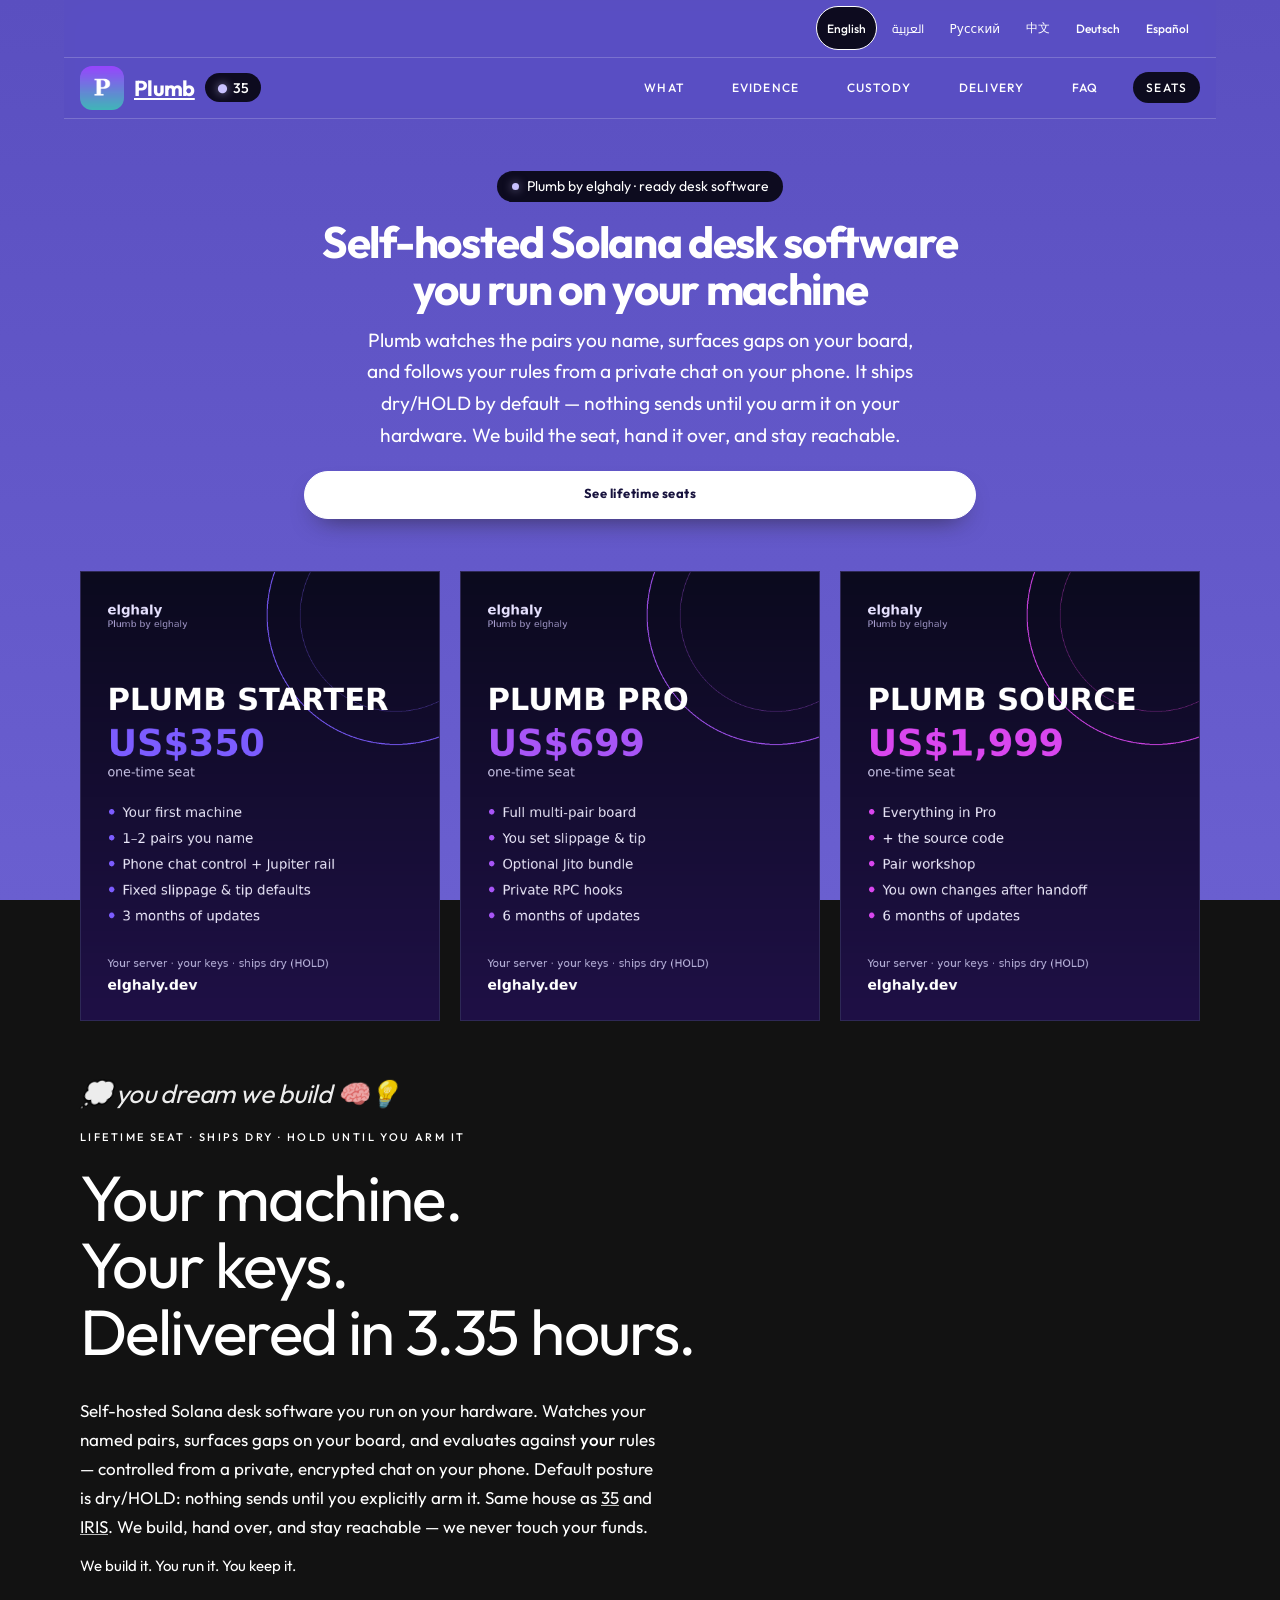
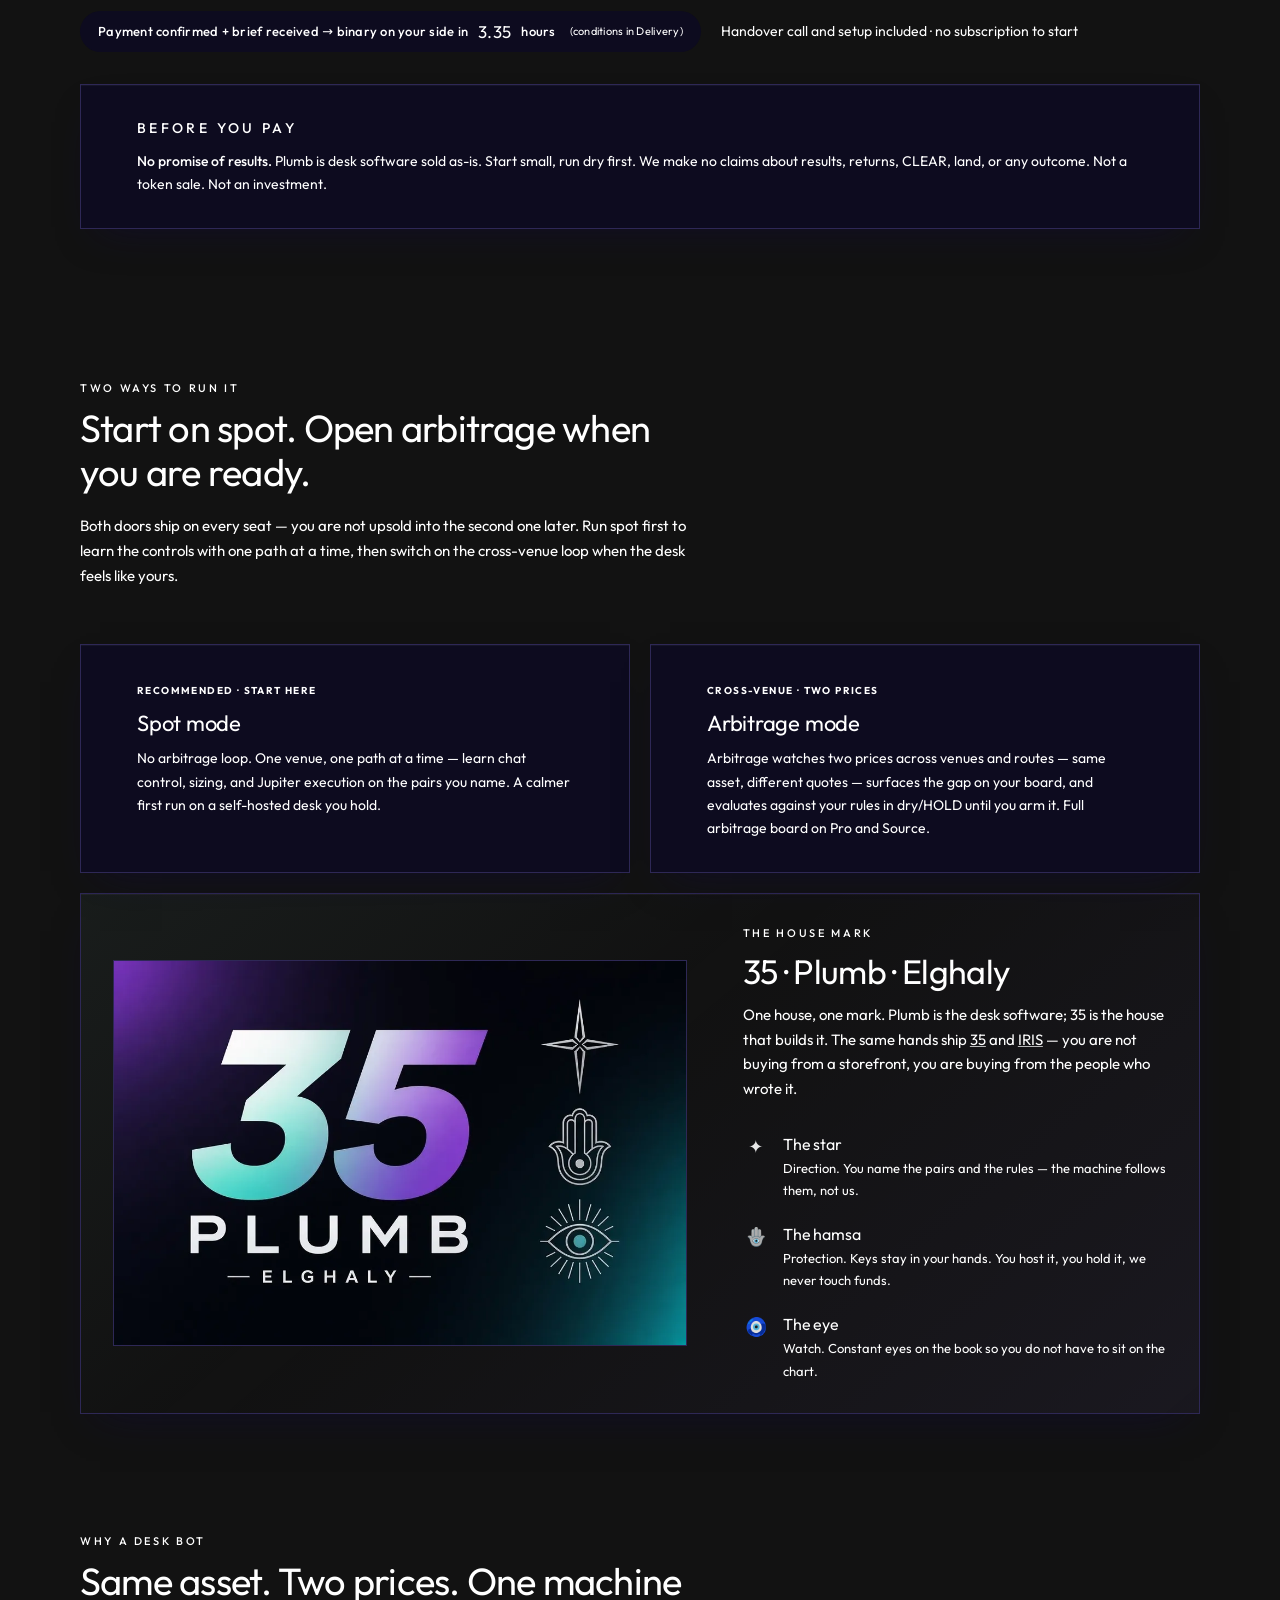
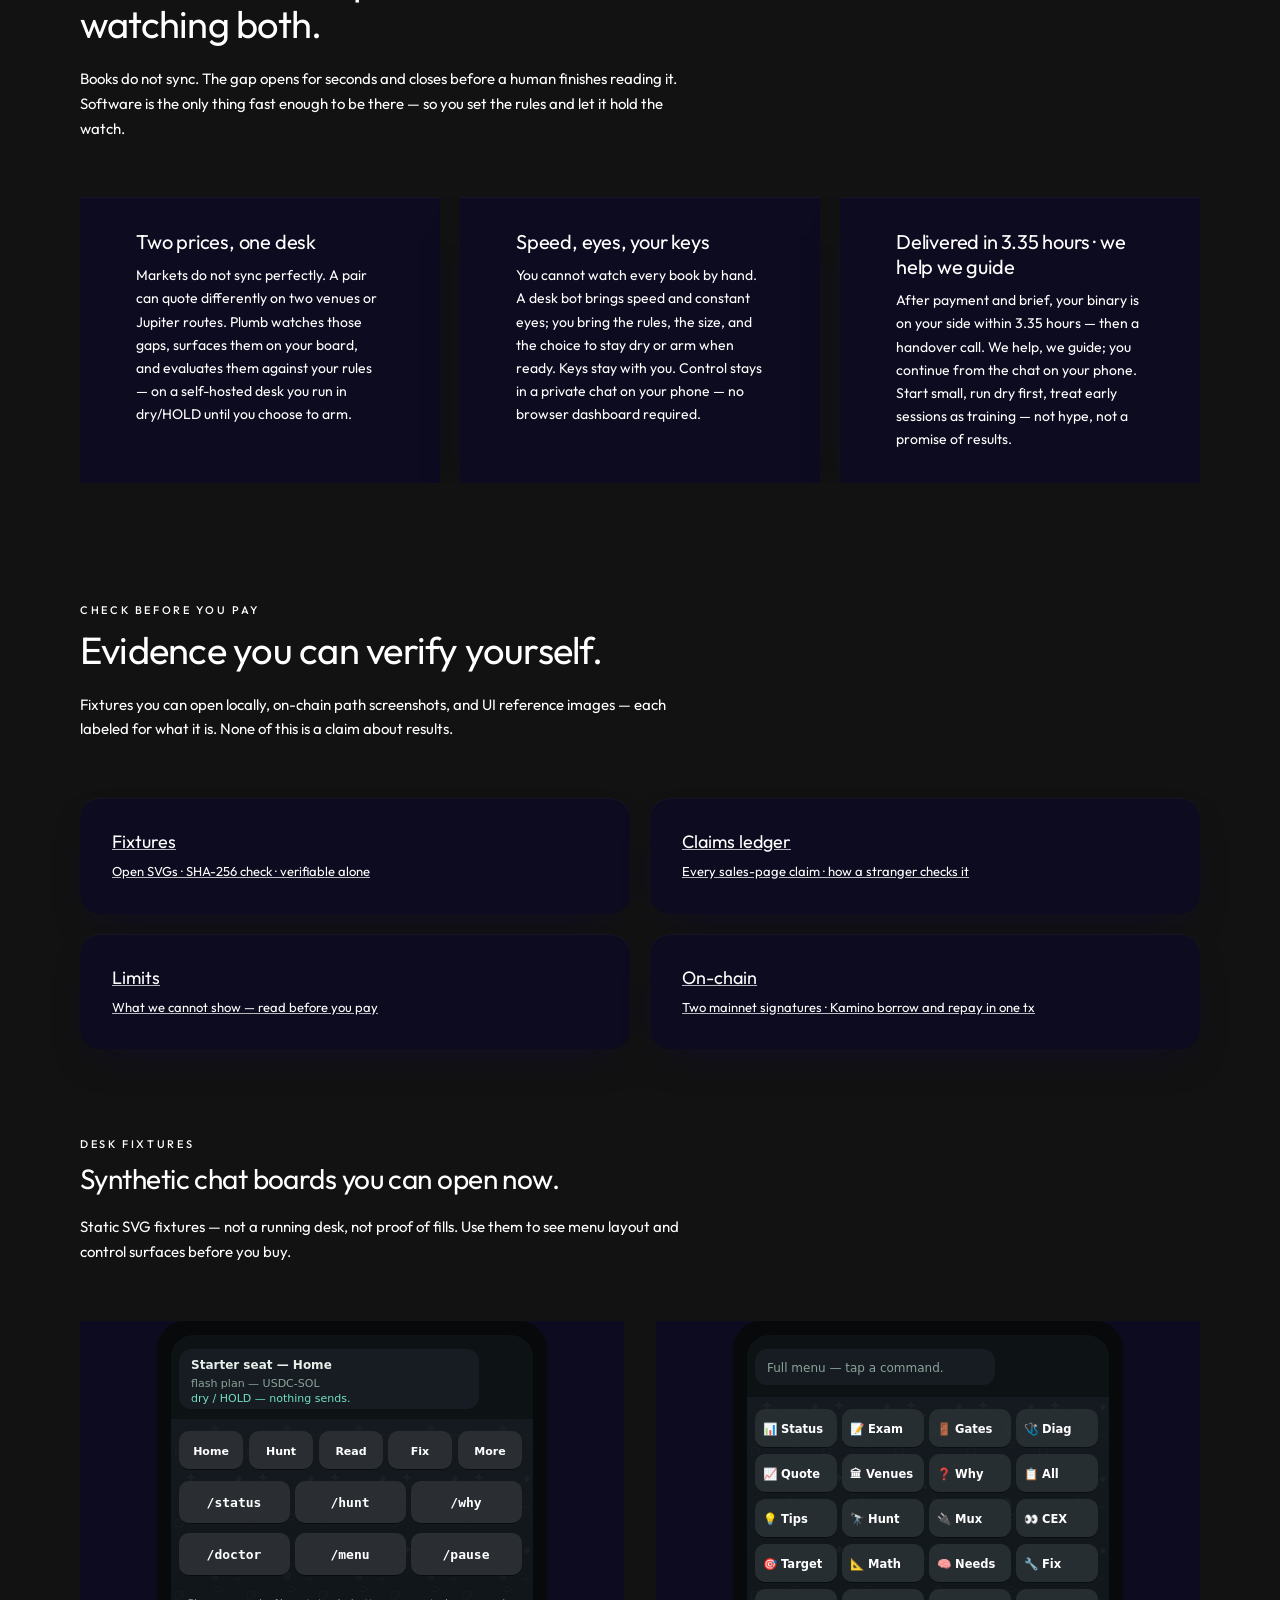
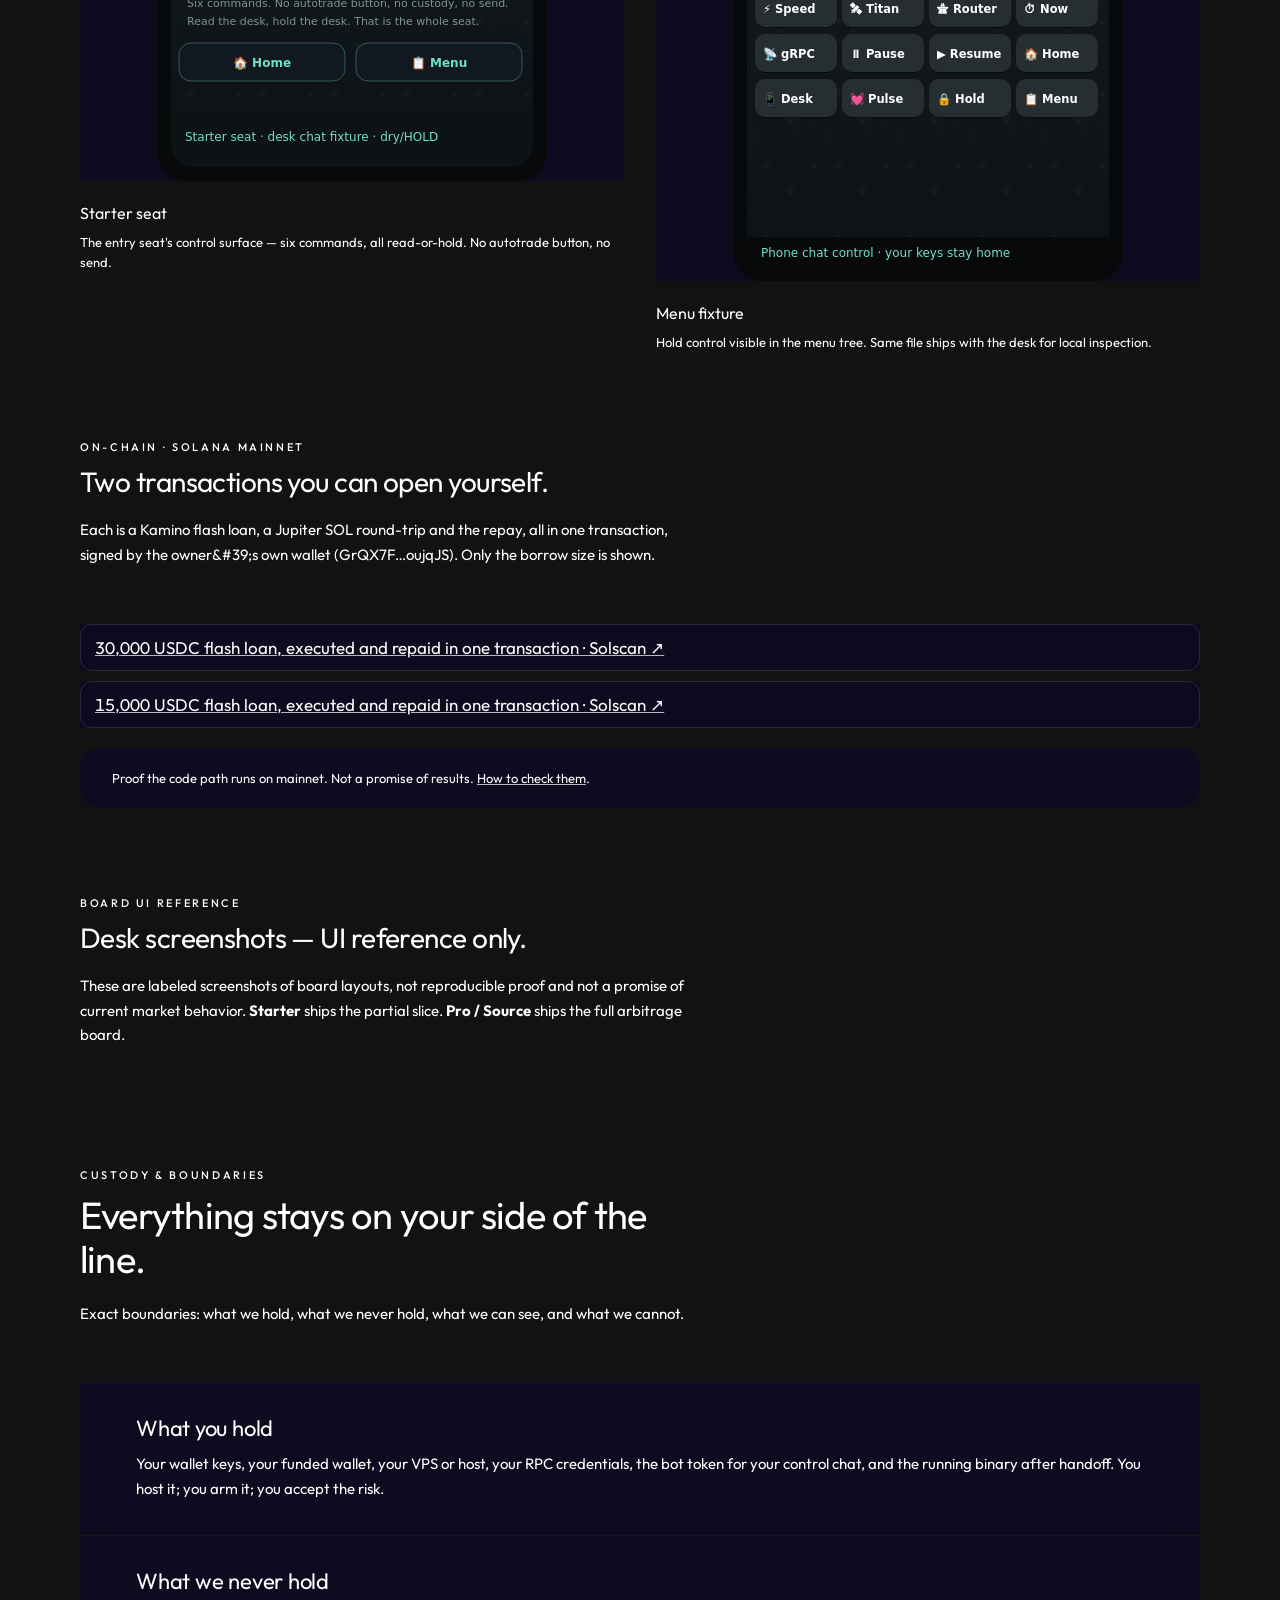
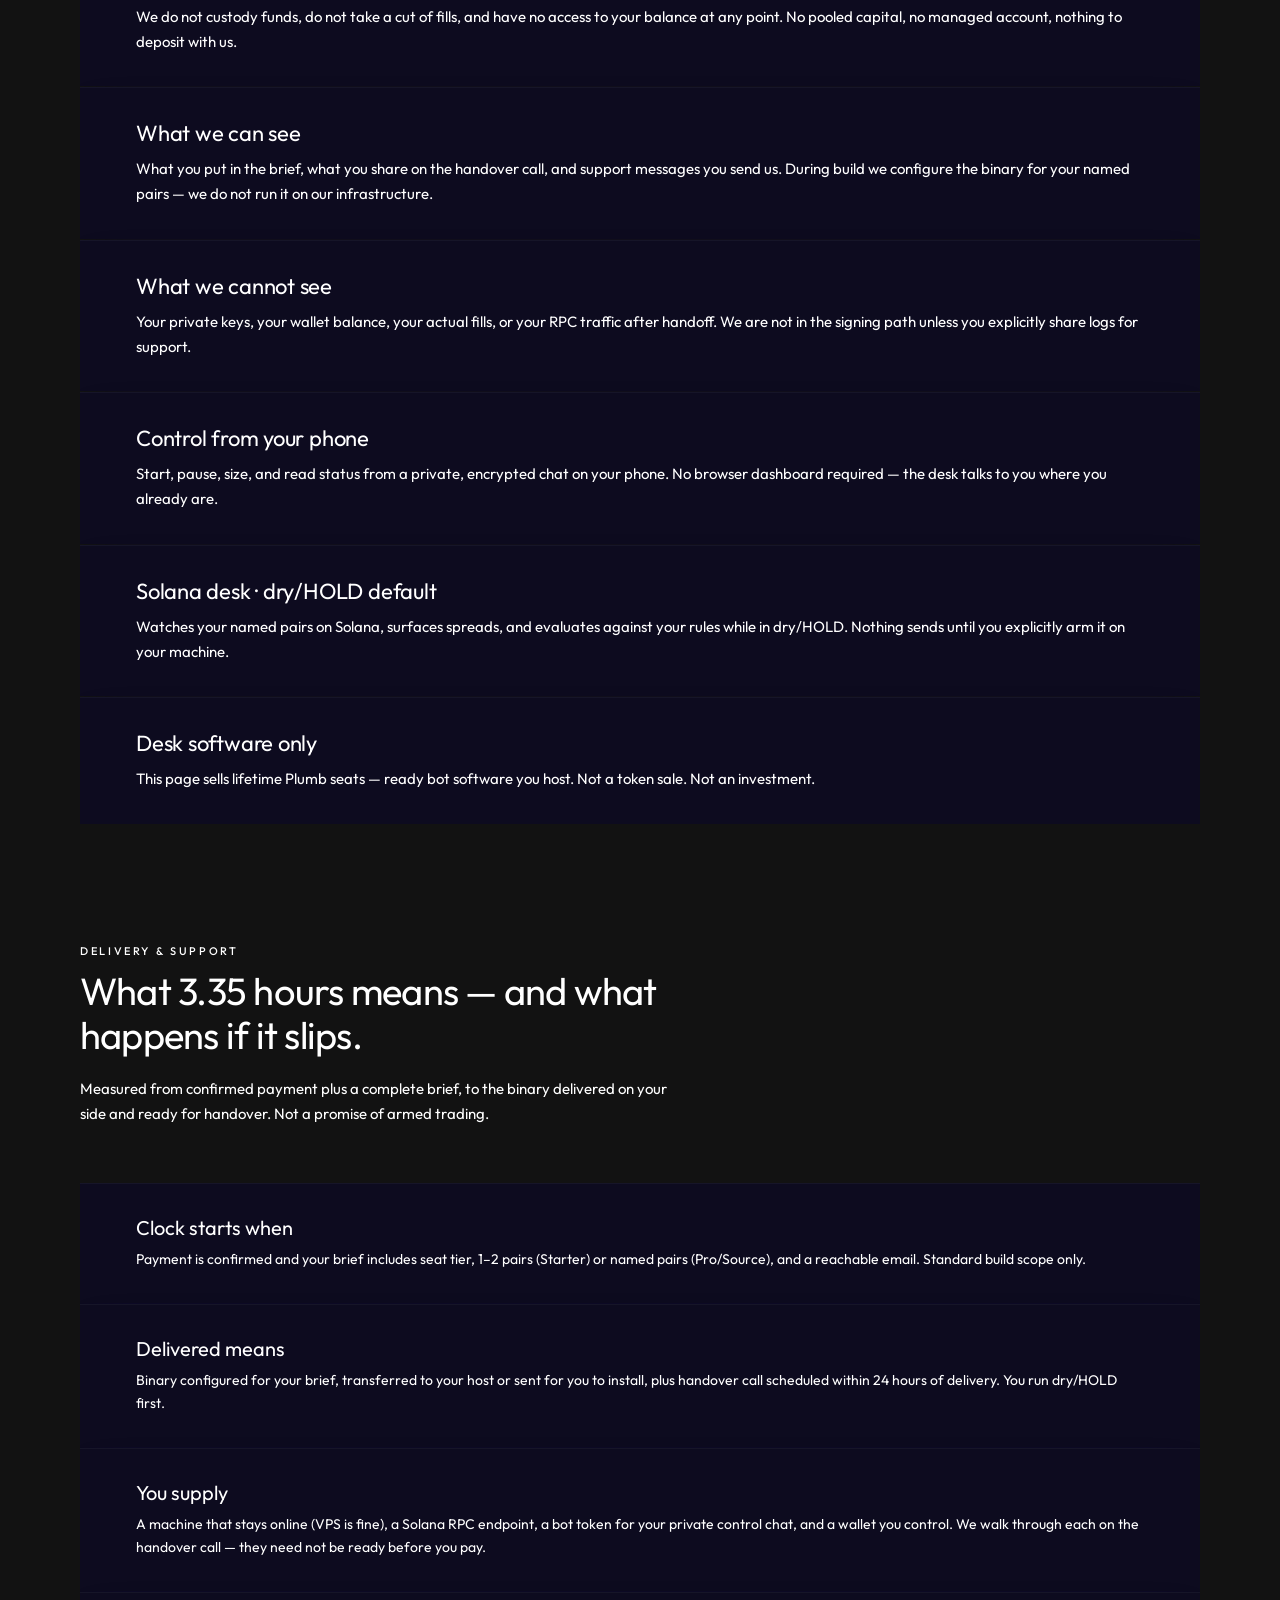
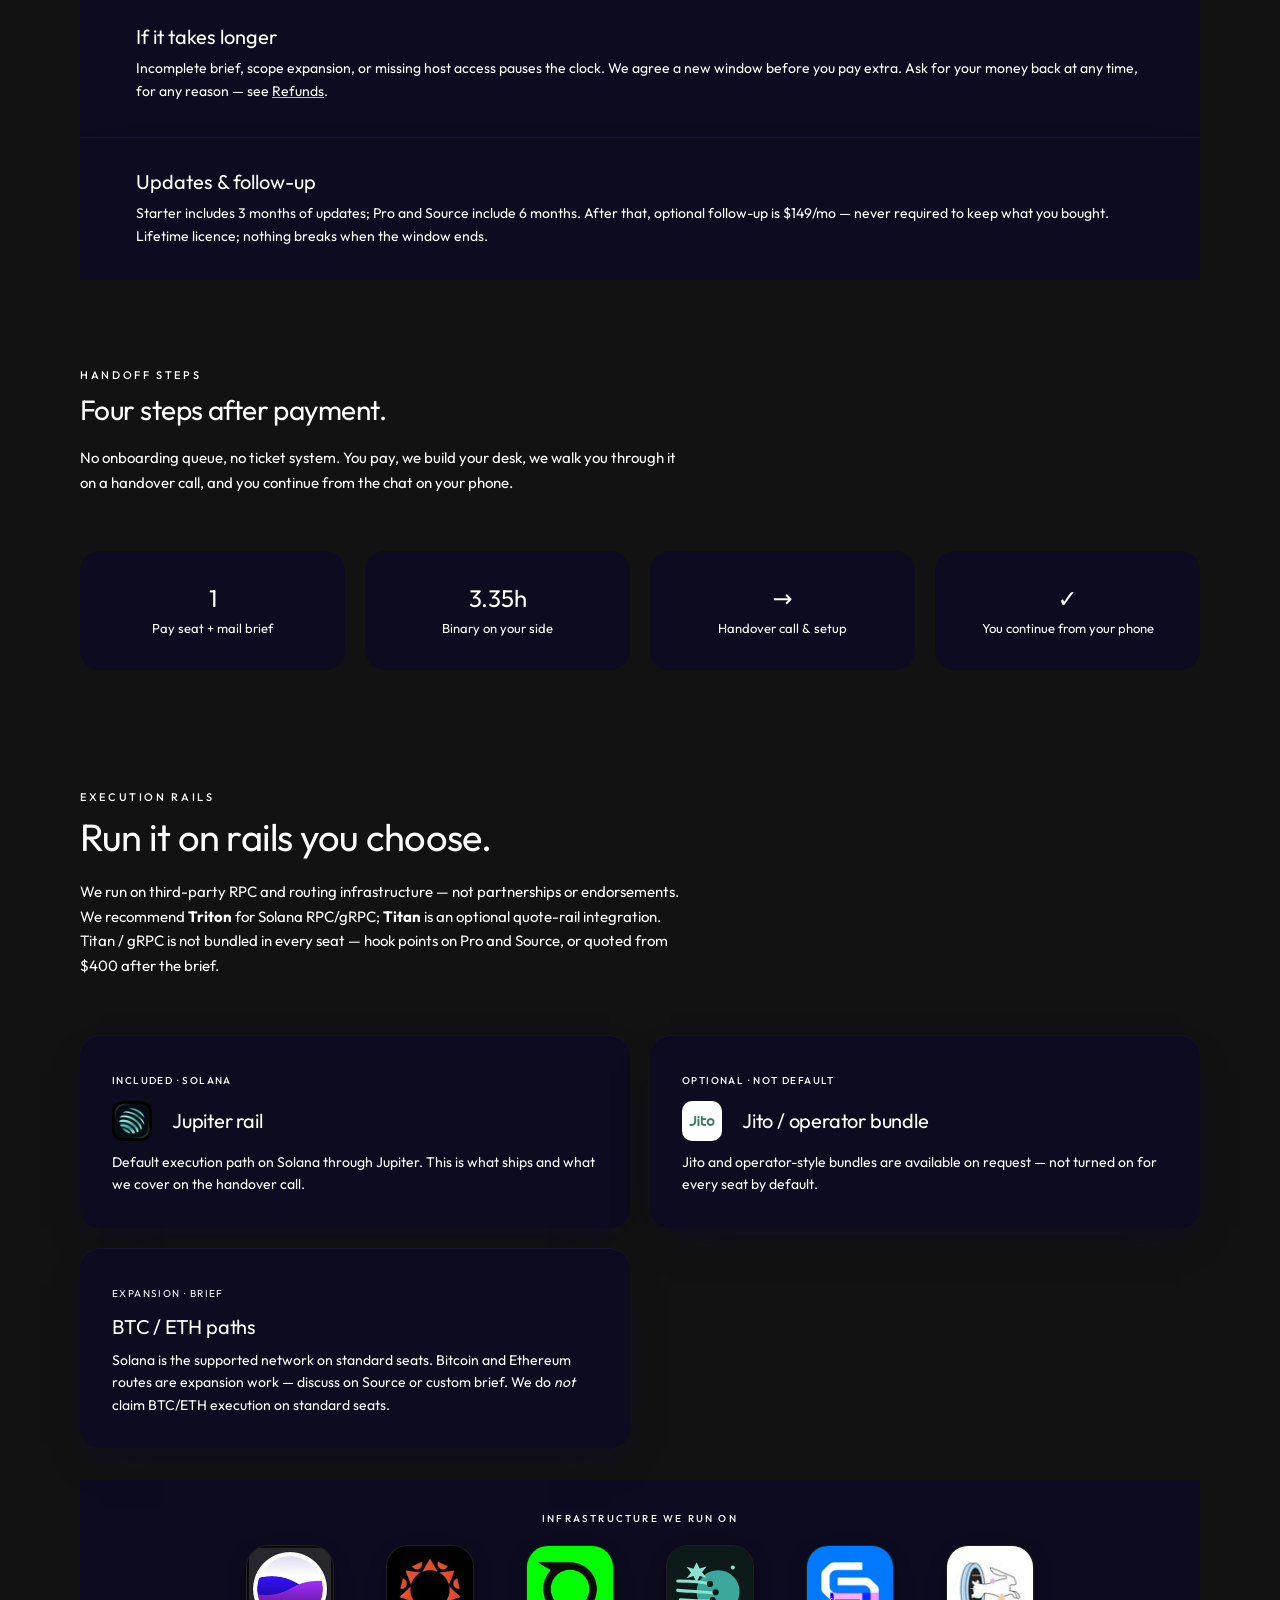
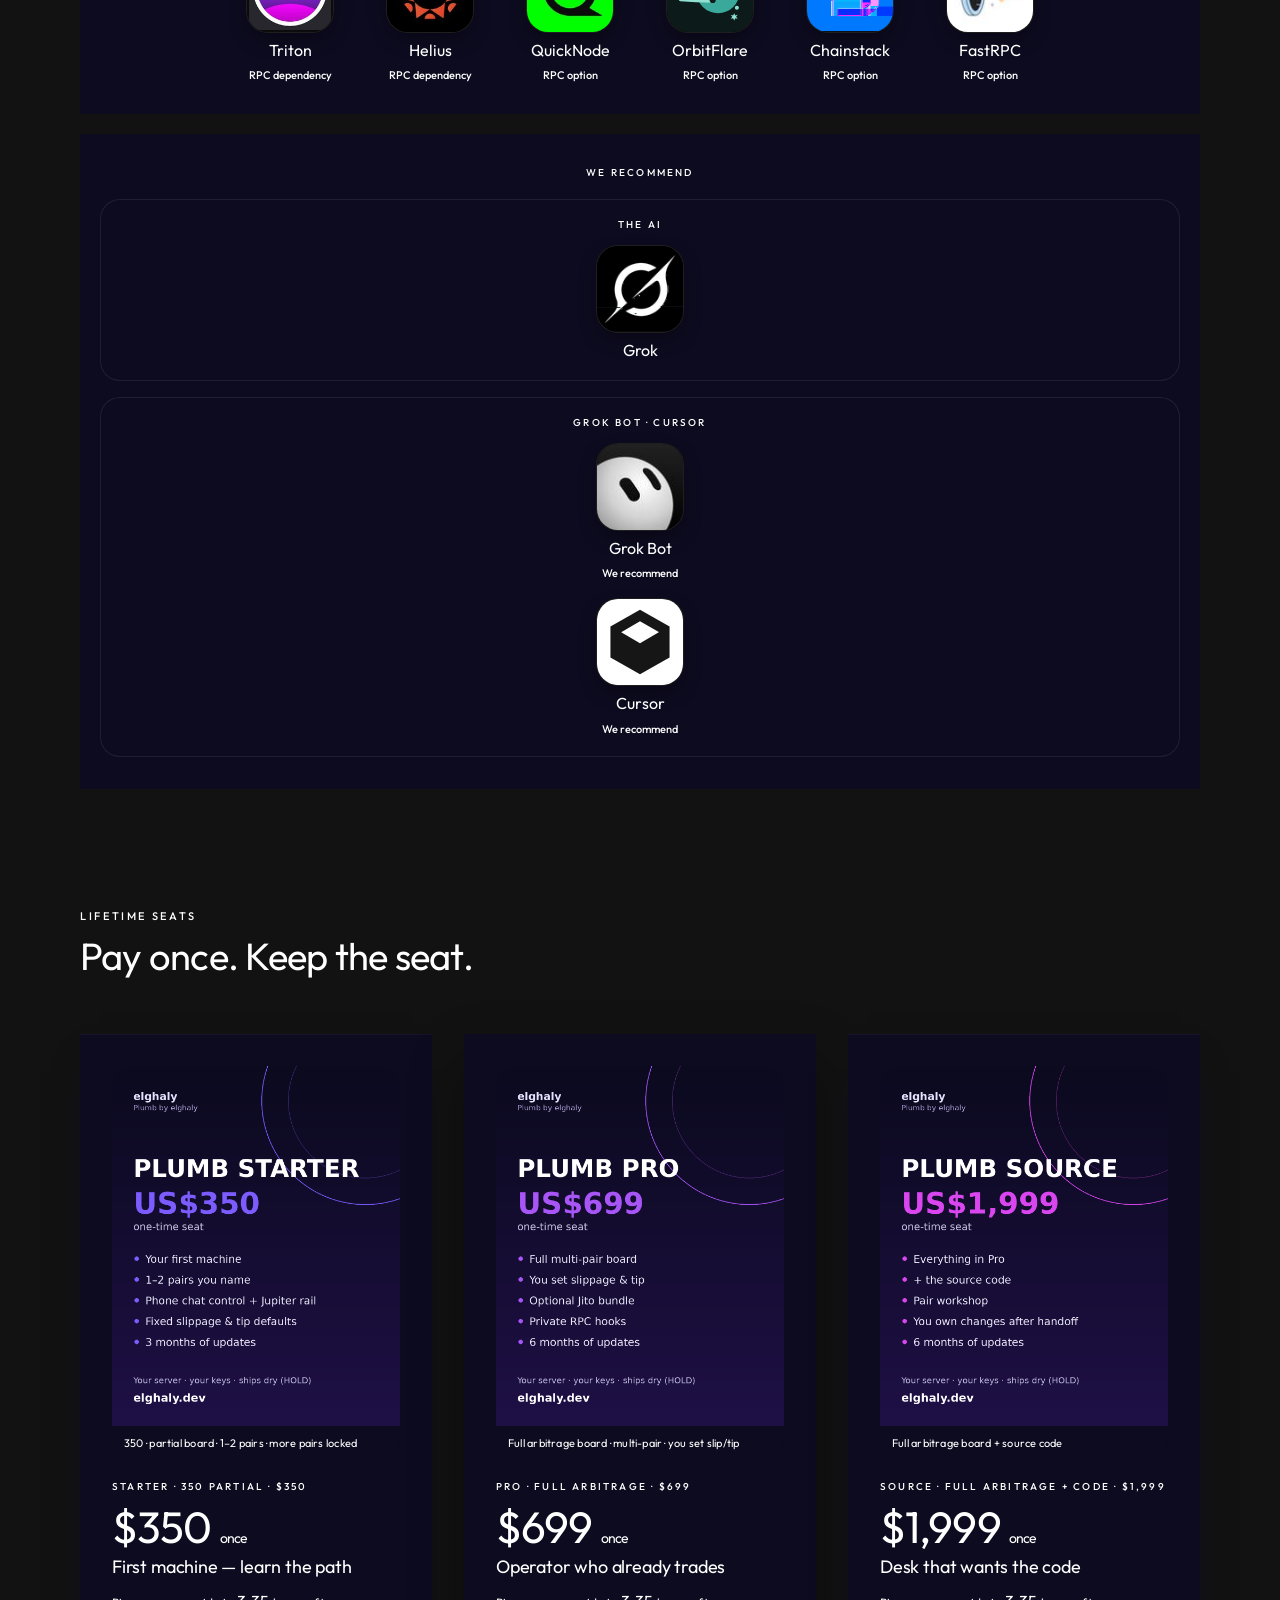
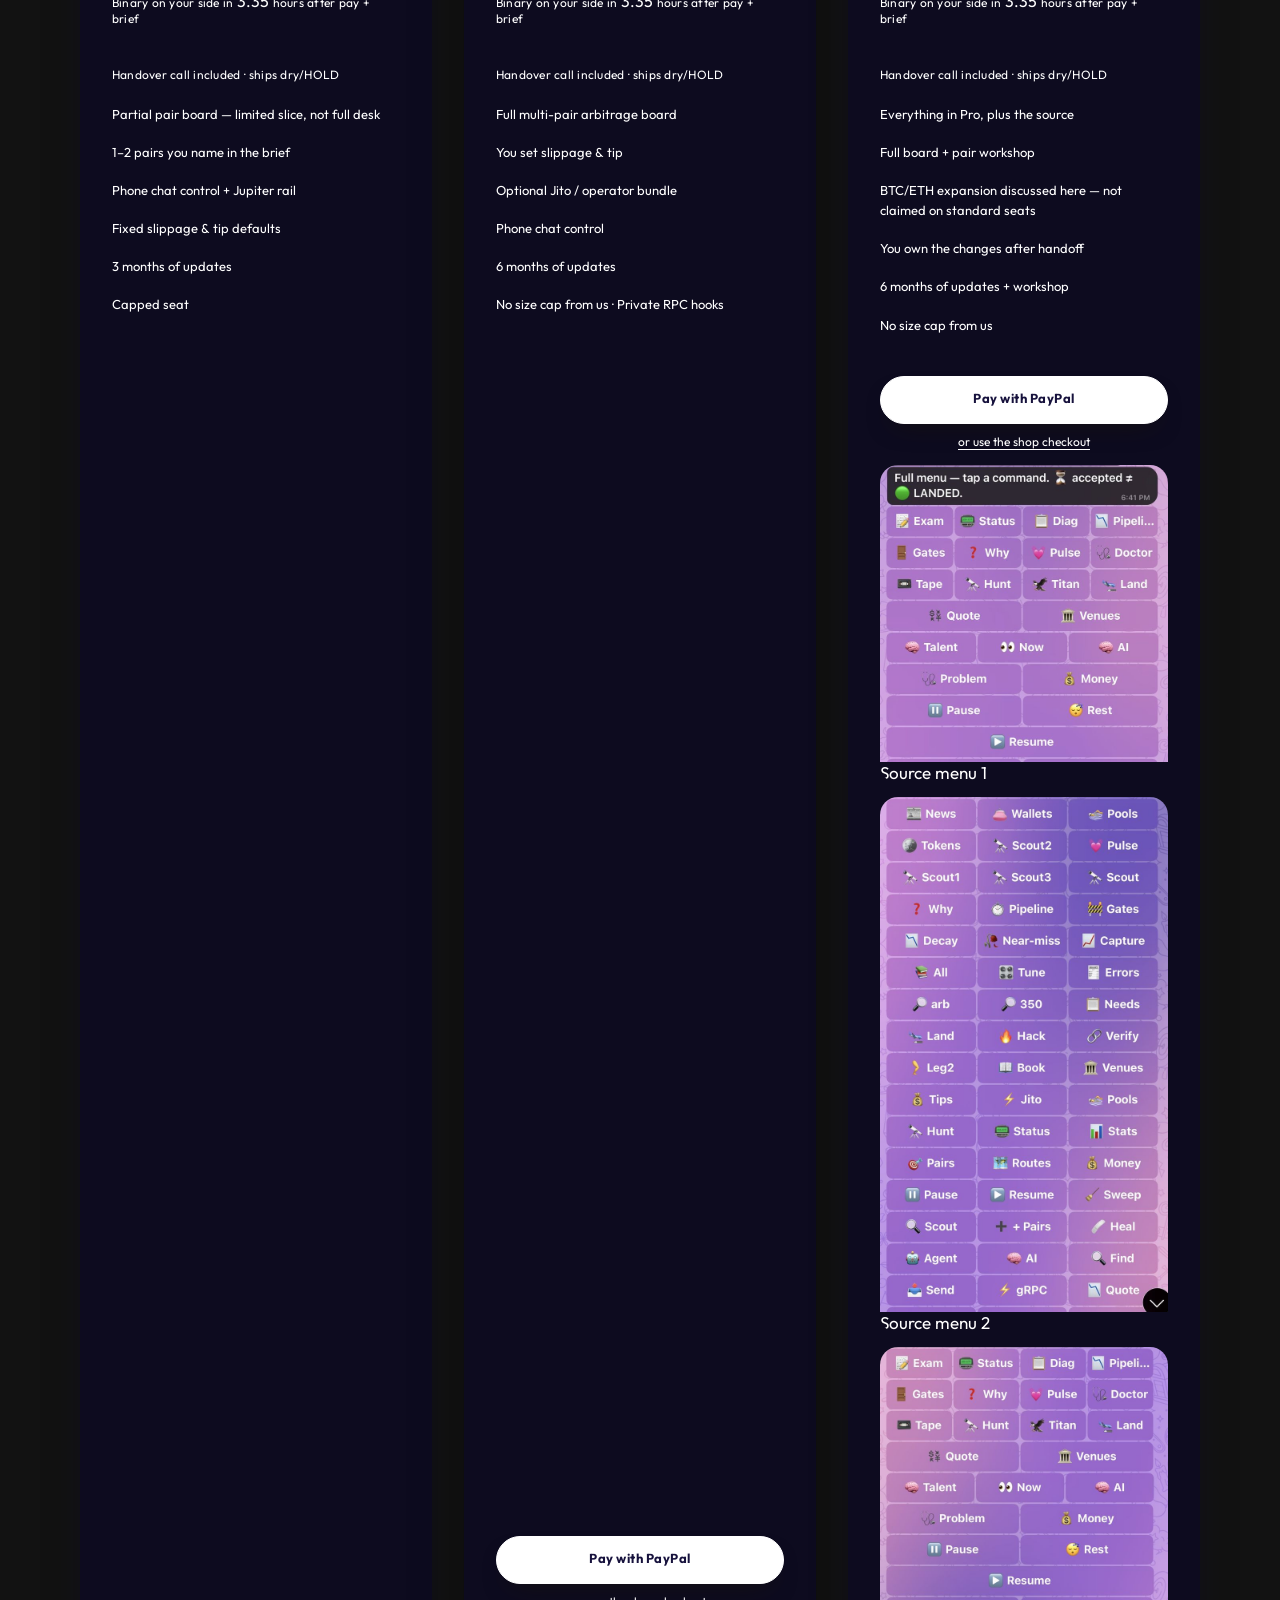
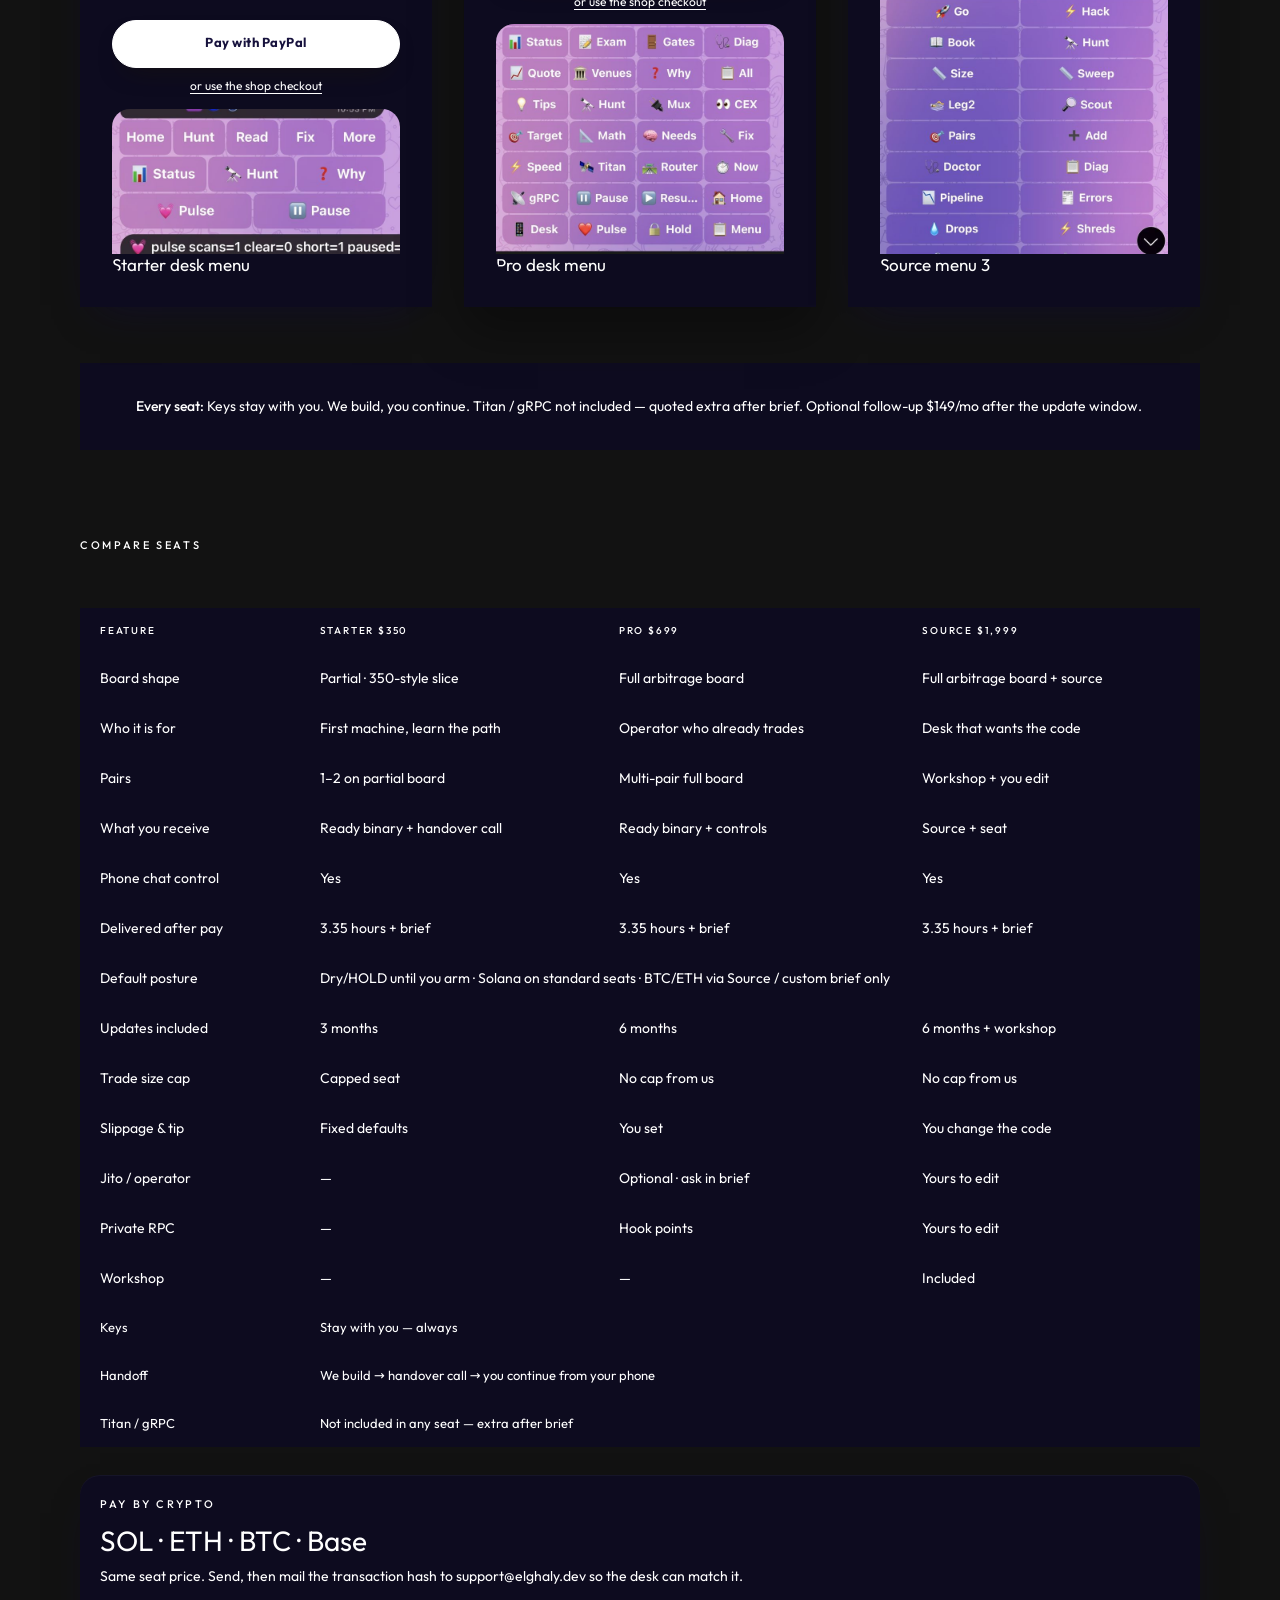
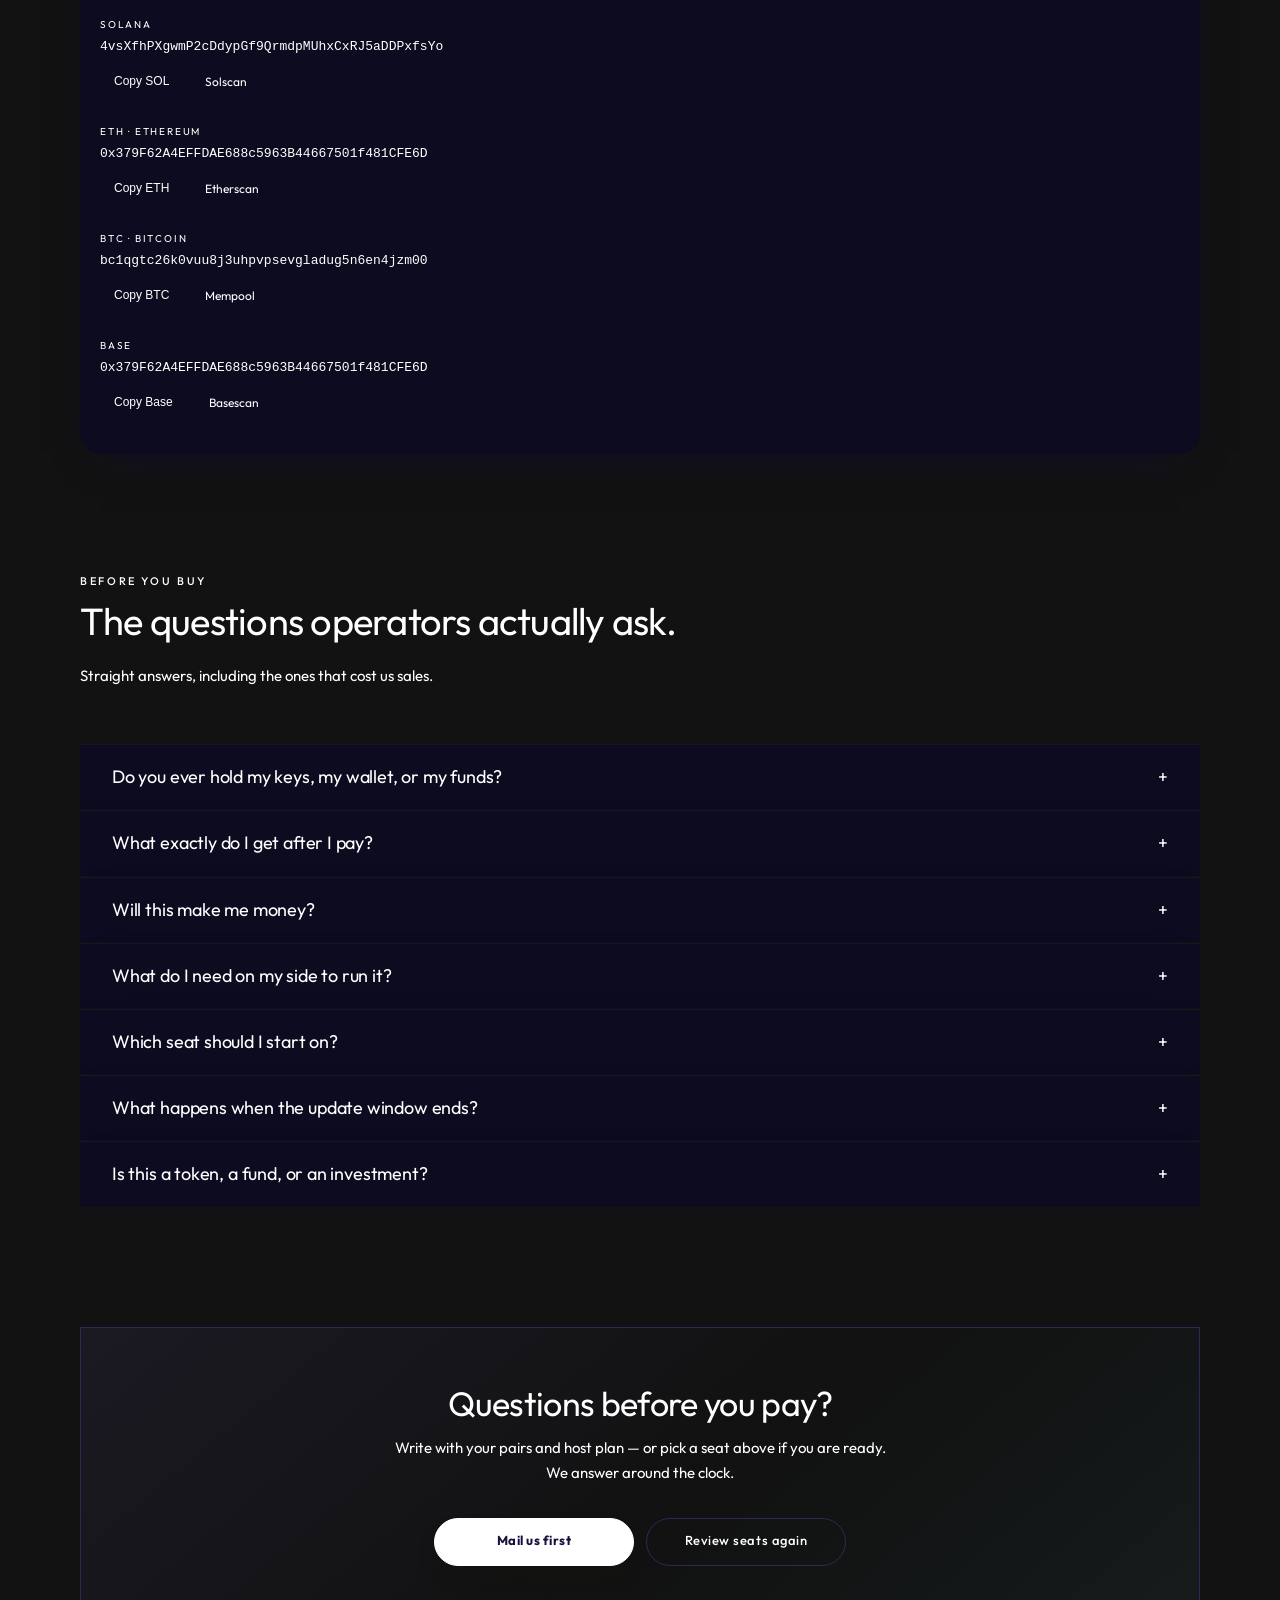
==== index.html @ de475267 "On-chain proof without dates House rule: no dates on the site. The two Kamino flash-loan transaction" ====
<!DOCTYPE html>
<html lang="en">
<head>
<meta charset="utf-8"/>
<meta name="viewport" content="width=device-width,initial-scale=1"/>
<title>Plumb — Ready Desk Software</title>
<meta name="description" content="Self-hosted Solana desk software. Ships dry/HOLD. Controlled from a private chat on your phone, Jupiter routes, partial or full pair board. Delivered in 3.35 hours after payment and brief. Lifetime seats."/>
<meta name="theme-color" content="#352373"/>
<meta name="color-scheme" content="dark"/>
<meta name="robots" content="index,follow,max-image-preview:large,max-snippet:-1"/>
<meta name="author" content="Elghaly"/>
<link rel="canonical" href="https://plumb-35.elghaly.dev/"/>
<meta property="og:site_name" content="Plumb — Elghaly"/>
<meta property="og:title" content="Plumb — Ready Desk Software"/>
<meta property="og:description" content="Self-hosted Solana desk. Ships dry/HOLD. Partial or full pair board. Delivered in 3.35 hours after payment and brief."/>
<meta property="og:url" content="https://plumb-35.elghaly.dev/"/>
<meta property="og:type" content="website"/>
<meta property="og:locale" content="en_US"/>
<meta property="og:image" content="https://plumb-35.elghaly.dev/brand-35-plumb.jpg"/>
<meta property="og:image:width" content="1046"/>
<meta property="og:image:height" content="702"/>
<meta property="og:image:alt" content="35 Plumb Elghaly — house mark"/>
<meta name="twitter:card" content="summary_large_image"/>
<meta name="twitter:title" content="Plumb — Ready Desk Software"/>
<meta name="twitter:description" content="Self-hosted Solana desk. Ships dry/HOLD. Partial or full pair board. Delivered in 3.35 hours after payment and brief."/>
<meta name="twitter:image" content="https://plumb-35.elghaly.dev/brand-35-plumb.jpg"/>
<link rel="icon" href="/favicon.ico" sizes="any"/>
<link rel="icon" href="/favicon.png" type="image/png"/>
<link rel="icon" href="/favicon.svg" type="image/svg+xml"/>
<link rel="apple-touch-icon" href="/apple-touch-icon.png"/>
<link rel="manifest" href="site.webmanifest"/>
<link rel="preload" as="image" href="plumb-starter-1080x1350.png" type="image/png" fetchpriority="high"/>
<link rel="stylesheet" href="/css/house-glass.css"/>
<script>
/* Set the js flag and the saved language direction before first paint, so a
   returning Arabic reader never sees an English LTR frame flip to RTL. */
(function(){var d=document.documentElement;d.className+=' js';
try{var l=localStorage.getItem('plumb-lang');
if(l&&/^(en|ar|ru|zh|de|es)$/.test(l)){d.lang=l;d.dir=l==='ar'?'rtl':'ltr';}
else if(typeof window.PLUMB_PAGE_LANG==='string'&&/^(en|ar|ru|zh)$/.test(window.PLUMB_PAGE_LANG)){d.lang=window.PLUMB_PAGE_LANG;d.dir=window.PLUMB_PAGE_LANG==='ar'?'rtl':'ltr';}}catch(e){}})();
</script>
<script type="application/ld+json">
{
 "@context": "https://schema.org",
 "@graph": [
  {
   "@type": "Organization",
   "@id": "https://plumb-35.elghaly.dev/#org",
   "name": "Elghaly",
   "url": "https://plumb-35.elghaly.dev/",
   "logo": "https://plumb-35.elghaly.dev/brand-35-plumb.jpg",
   "email": "support@elghaly.dev",
   "sameAs": [
    "https://35.elghaly.dev",
    "https://iris-35.elghaly.dev"
   ]
  },
  {
   "@type": "WebSite",
   "@id": "https://plumb-35.elghaly.dev/#site",
   "url": "https://plumb-35.elghaly.dev/",
   "name": "Plumb — Ready Desk Software",
   "publisher": {
    "@id": "https://plumb-35.elghaly.dev/#org"
   },
   "inLanguage": [
    "en",
    "ar",
    "ru",
    "zh",
    "de",
    "es"
   ]
  },
  {
   "@type": "SoftwareApplication",
   "@id": "https://plumb-35.elghaly.dev/#app",
   "name": "Plumb",
   "applicationCategory": "FinanceApplication",
   "operatingSystem": "Linux",
   "description": "Self-hosted Solana desk software. Ships dry/HOLD. Controlled from a private chat on your phone, Jupiter routes, partial or full arbitrage pair board. Delivered within 3.35 hours of confirmed payment and brief. You host it and hold your own keys.",
   "url": "https://plumb-35.elghaly.dev/",
   "image": "https://plumb-35.elghaly.dev/brand-35-plumb.jpg",
   "publisher": {
    "@id": "https://plumb-35.elghaly.dev/#org"
   },
   "offers": [
    {
     "@type": "Offer",
     "name": "Starter seat",
     "price": "350",
     "priceCurrency": "USD",
     "description": "Partial pair board, 1–2 pairs, phone chat control and Jupiter rail, fixed slippage and tip defaults, 3 months of updates.",
     "url": "https://plumb-shop.elghaly.dev/products/plumb-starter",
     "availability": "https://schema.org/InStock"
    },
    {
     "@type": "Offer",
     "name": "Pro seat",
     "price": "699",
     "priceCurrency": "USD",
     "description": "Full multi-pair arbitrage board, you set slippage and tip, optional Jito bundle, private RPC hooks, 6 months of updates.",
     "url": "https://plumb-shop.elghaly.dev/products/plumb-pro",
     "availability": "https://schema.org/InStock"
    },
    {
     "@type": "Offer",
     "name": "Source seat",
     "price": "1999",
     "priceCurrency": "USD",
     "description": "Everything in Pro plus the source code, pair workshop and 6 months of updates.",
     "url": "https://plumb-shop.elghaly.dev/products/plumb-source",
     "availability": "https://schema.org/InStock"
    }
   ]
  },
  {
   "@type": "FAQPage",
   "@id": "https://plumb-35.elghaly.dev/#faq",
   "mainEntity": [
    {
     "@type": "Question",
     "name": "Do you ever hold my keys, my wallet, or my funds?",
     "acceptedAnswer": {
      "@type": "Answer",
      "text": "No. Plumb runs on your machine with your keys and your wallet. We do not custody funds, do not take a cut of fills, and have no access to your balance at any point."
     }
    },
    {
     "@type": "Question",
     "name": "What exactly do I get after I pay?",
     "acceptedAnswer": {
      "@type": "Answer",
      "text": "A ready bot built for the pairs you name in the brief, delivered within 3.35 hours of confirmed payment and brief, plus a handover call to get it running on your host. Starter and Pro ship the running binary; Source ships the source code as well. Every seat is controlled from a private chat on your phone. Ships dry/HOLD by default."
     }
    },
    {
     "@type": "Question",
     "name": "Will this make me money?",
     "acceptedAnswer": {
      "@type": "Answer",
      "text": "We make no promise of results. Plumb is a tool that gives you speed and constant eyes on the book, but the rules, the size and the risk are yours. Markets can move against you and you can lose money."
     }
    },
    {
     "@type": "Question",
     "name": "What do I need on my side to run it?",
     "acceptedAnswer": {
      "@type": "Answer",
      "text": "A machine that stays online such as a small VPS, a Solana RPC endpoint, a bot token for your private control chat, and a funded wallet you control. We walk through each of these on the handover call."
     }
    },
    {
     "@type": "Question",
     "name": "Which seat should I start on?",
     "acceptedAnswer": {
      "@type": "Answer",
      "text": "Starter if this is your first desk bot. Pro if you already trade actively and want the multi-pair arbitrage board with your own slippage and tip settings. Source only if you intend to edit the code yourself."
     }
    },
    {
     "@type": "Question",
     "name": "What happens when the update window ends?",
     "acceptedAnswer": {
      "@type": "Answer",
      "text": "Nothing breaks. The seat is a lifetime licence and the desk keeps running. Updates are included for 3 months on Starter and 6 months on Pro and Source; continued updates afterwards are an optional $149/mo."
     }
    },
    {
     "@type": "Question",
     "name": "Is this a token, a fund, or an investment?",
     "acceptedAnswer": {
      "@type": "Answer",
      "text": "No. You are buying software once and running it yourself. There is no token, no pooled capital, no managed account and nothing to deposit with us."
     }
    }
   ]
  }
 ]
}
</script>

<link rel="alternate" hreflang="en" href="https://plumb-35.elghaly.dev/"/>
<link rel="alternate" hreflang="ar" href="https://plumb-35.elghaly.dev/ar/"/>
<link rel="alternate" hreflang="ru" href="https://plumb-35.elghaly.dev/ru/"/>
<link rel="alternate" hreflang="zh" href="https://plumb-35.elghaly.dev/zh/"/>
<link rel="alternate" hreflang="x-default" href="https://plumb-35.elghaly.dev/"/>
</head>
<body>
<a class="skip-link" href="#main" id="skipLink">Skip to content</a>
<div class="wrap">
  <header class="nav">
    <div class="nav__langbar">
      <div class="nav__langbar-in">
        <nav class="lang-switch" aria-label="Language">
          <a class="lang-btn active" href="/" data-lang="en" hreflang="en" lang="en">English</a>
          <a class="lang-btn" href="/ar/" data-lang="ar" hreflang="ar" lang="ar">العربية</a>
          <a class="lang-btn" href="/ru/" data-lang="ru" hreflang="ru" lang="ru">Русский</a>
          <a class="lang-btn" href="/zh/" data-lang="zh" hreflang="zh" lang="zh">中文</a>
          <button type="button" class="lang-btn" data-lang="de">Deutsch</button>
          <button type="button" class="lang-btn" data-lang="es">Español</button>
        </nav>
      </div>
    </div>
    <div class="nav__in">
      <div class="nav__start">
        <div class="brand">
          <img class="brand-p" src="/logo.png" width="56" height="56" alt="" aria-hidden="true"/>
          <a href="#top" class="brand-logo" aria-label="Plumb 35 — Elghaly, back to top">
            <span class="bl-35" aria-hidden="true">Plumb</span>
          </a>
        </div>
        <span class="house-badge" title="35 house mark"><span class="house-badge__dot" aria-hidden="true">●</span> 35</span>
      </div>
      <nav class="site-nav" aria-label="Sections">
        <a href="#what" id="navWhat">What</a>
        <a href="#evidence" id="navEvidence">Evidence</a>
        <a href="#custody" id="navCustody">Custody</a>
        <a href="#delivery" id="navDelivery">Delivery</a>
        <a href="#faq" id="navFaq">FAQ</a>
        <a href="#seats" class="nav-cta" id="navSeats">Seats</a>
      </nav>
    </div>
  </header>

  <main id="main">
  <p class="locale-notice" id="homeLocaleNote" hidden></p>
  <section class="intro-hero" aria-labelledby="introTitle">
    <p class="intro-hero__eyebrow" id="introEyebrow">Plumb by elghaly · ready desk software</p>
    <h1 class="intro-hero__title" id="introTitle">Self-hosted Solana desk software you run on your machine</h1>
    <p class="intro-hero__lede" id="introLede">Plumb watches the pairs you name, surfaces gaps on your board, and follows your rules from a private chat on your phone. It ships dry/HOLD by default — nothing sends until you arm it on your hardware. We build the seat, hand it over, and stay reachable.</p>
    <p class="intro-hero__cta"><a class="btn btn-primary" id="introCta" href="#seats">See lifetime seats</a></p>
  </section>
  <section class="hero" id="top">
    <div class="hero-products" aria-label="Lifetime seats">
      <a href="#seats"><img src="plumb-starter-1080x1350.png" width="1080" height="1350" alt="Plumb Starter — US$350 one-time seat" fetchpriority="high" decoding="async"/></a>
      <a href="#seats"><img src="plumb-pro-1080x1350.png" width="1080" height="1350" alt="Plumb Pro — US$699 one-time seat" loading="lazy" decoding="async"/></a>
      <a href="#seats"><img src="plumb-source-1080x1350.png" width="1080" height="1350" alt="Plumb Source — US$1,999 one-time seat" loading="lazy" decoding="async"/></a>
    </div>
    <p class="flagship brand-lock">💭 you dream we build 🧠💡</p>
    <div class="hero-copy">
      <p class="eyebrow" id="heroEyebrow">Lifetime seat · ships dry · HOLD until you arm it</p>
      <h1 id="heroH1">Your machine.<br/>Your keys.<br/>Delivered in 3.35 hours.</h1>
      <p class="lede" id="heroLede">Self-hosted Solana desk software you run on your hardware. Watches your named pairs, surfaces gaps on your board, and evaluates against <strong>your</strong> rules — controlled from a private, encrypted chat on your phone. Default posture is dry/HOLD: nothing sends until you explicitly arm it. Same house as <a href="https://35.elghaly.dev">35</a> and <a href="https://iris-35.elghaly.dev">IRIS</a>. We build, hand over, and stay reachable — we never touch your funds.</p>
      <p class="pitch-line" id="heroPitch">We build it. You run it. You keep it.</p>
    </div>
    <div class="hero-meta">
      <p class="delivery" id="heroDelivery">Payment confirmed + brief received → binary on your side in <time>3.35</time> hours <span class="delivery-note" id="heroDeliveryNote">(conditions in Delivery)</span></p>
      <p class="hero-help" id="heroHelp">Handover call and setup included · no subscription to start</p>
    </div>
    <aside class="trust-band reveal" aria-labelledby="trustTitle">
      <p class="section-label" id="trustLabel">Before you pay</p>
      <p id="trustTitle"><strong id="trustStrong">No promise of results.</strong> <span id="trustNote">Plumb is desk software sold as-is. Start small, run dry first. We make no claims about results, returns, CLEAR, land, or any outcome. Not a token sale. Not an investment.</span></p>
    </aside>
  </section>

  <section id="what" class="reveal" aria-labelledby="modesTitle">
    <div class="section-head">
      <p class="section-label" id="modesLabel">Two ways to run it</p>
      <h2 class="section-title" id="modesTitle">Start on spot. Open arbitrage when you are ready.</h2>
      <p class="section-note" id="modesNote">Both doors ship on every seat — you are not upsold into the second one later. Run spot first to learn the controls with one path at a time, then switch on the cross-venue loop when the desk feels like yours.</p>
    </div>
    <div class="modes-grid">
      <article class="mode-card">
        <span class="mode-tag" id="m1t">Recommended · start here</span>
        <h3 id="m1h">Spot mode</h3>
        <p id="m1">No arbitrage loop. One venue, one path at a time — learn chat control, sizing, and Jupiter execution on the pairs you name. A calmer first run on a self-hosted desk you hold.</p>
      </article>
      <article class="mode-card">
        <span class="mode-tag" id="m2t">Cross-venue · two prices</span>
        <h3 id="m2h">Arbitrage mode</h3>
        <p id="m2">Arbitrage watches two prices across venues and routes — same asset, different quotes — surfaces the gap on your board, and evaluates against your rules in dry/HOLD until you arm it. Full arbitrage board on Pro and Source.</p>
      </article>
    </div>
  </section>

  <section class="brand-plate reveal" id="brand" aria-labelledby="bpTitle">
    <div class="brand-plate-inner">
      <figure class="brand-plate-figure">
        <picture><source srcset="brand-35-plumb.webp" type="image/webp"/><img src="brand-35-plumb.jpg" width="1046" height="702" loading="lazy" decoding="async"
             alt="35 Plumb Elghaly house mark — the numerals 35 in a teal-to-violet gradient over PLUMB and ELGHALY, beside the star, hamsa and eye marks"/></picture>
      </figure>
      <div class="brand-plate-copy">
        <p class="section-label" id="bpLabel">The house mark</p>
        <h2 class="section-title" id="bpTitle">35 · Plumb · Elghaly</h2>
        <p class="section-note" id="bpNote">One house, one mark. Plumb is the desk software; 35 is the house that builds it. The same hands ship <a href="https://35.elghaly.dev">35</a> and <a href="https://iris-35.elghaly.dev">IRIS</a> — you are not buying from a storefront, you are buying from the people who wrote it.</p>
        <ul class="brand-glyphs">
          <li>
            <span class="glyph" aria-hidden="true">✦</span>
            <div><strong id="bg1h">The star</strong><span class="glyph-note" id="bg1">Direction. You name the pairs and the rules — the machine follows them, not us.</span></div>
          </li>
          <li>
            <span class="glyph" aria-hidden="true">🪬</span>
            <div><strong id="bg2h">The hamsa</strong><span class="glyph-note" id="bg2">Protection. Keys stay in your hands. You host it, you hold it, we never touch funds.</span></div>
          </li>
          <li>
            <span class="glyph" aria-hidden="true">🧿</span>
            <div><strong id="bg3h">The eye</strong><span class="glyph-note" id="bg3">Watch. Constant eyes on the book so you do not have to sit on the chart.</span></div>
          </li>
        </ul>
      </div>
    </div>
  </section>

  <section id="why-arbitrage" class="reveal">
    <div class="section-head">
      <p class="section-label" id="whyLabel">Why a desk bot</p>
      <h2 class="section-title" id="whyTitle">Same asset. Two prices. One machine watching both.</h2>
      <p class="section-note" id="whyNote">Books do not sync. The gap opens for seconds and closes before a human finishes reading it. Software is the only thing fast enough to be there — so you set the rules and let it hold the watch.</p>
    </div>
    <div class="why-grid">
      <article class="why-card">
        <h3 id="why1h">Two prices, one desk</h3>
        <p id="why1">Markets do not sync perfectly. A pair can quote differently on two venues or Jupiter routes. Plumb watches those gaps, surfaces them on your board, and evaluates them against your rules — on a self-hosted desk you run in dry/HOLD until you choose to arm.</p>
      </article>
      <article class="why-card">
        <h3 id="why2h">Speed, eyes, your keys</h3>
        <p id="why2">You cannot watch every book by hand. A desk bot brings speed and constant eyes; you bring the rules, the size, and the choice to stay dry or arm when ready. Keys stay with you. Control stays in a private chat on your phone — no browser dashboard required.</p>
      </article>
      <article class="why-card">
        <h3 id="why3h">Delivered in 3.35 hours · we help we guide</h3>
        <p id="why3">After payment and brief, your binary is on your side within 3.35 hours — then a handover call. We help, we guide; you continue from the chat on your phone. Start small, run dry first, treat early sessions as training — not hype, not a promise of results.</p>
      </article>
    </div>
  </section>

  <section id="evidence" class="reveal" aria-labelledby="evTitle">
    <div class="section-head">
      <p class="section-label" id="evLabel">Check before you pay</p>
      <h2 class="section-title" id="evTitle">Evidence you can verify yourself.</h2>
      <p class="section-note" id="evNote">Fixtures you can open locally, on-chain path screenshots, and UI reference images — each labeled for what it is. None of this is a claim about results.</p>
    </div>
    <nav class="proof-links" aria-label="Proof pages">
      <a class="proof-link" href="proof/fixtures/">
        <strong id="proofFixturesT">Fixtures</strong>
        <span id="proofFixturesD">Open SVGs · SHA-256 check · verifiable alone</span>
      </a>
      <a class="proof-link" href="proof/claims/">
        <strong id="proofClaimsT">Claims ledger</strong>
        <span id="proofClaimsD">Every sales-page claim · how a stranger checks it</span>
      </a>
      <a class="proof-link" href="proof/limits/">
        <strong id="proofLimitsT">Limits</strong>
        <span id="proofLimitsD">What we cannot show — read before you pay</span>
      </a>
      <a class="proof-link" href="proof/onchain/">
        <strong id="proofOnchainT">On-chain</strong>
        <span id="proofOnchainD">Transaction path · signature or illustrations only</span>
      </a>
    </nav>
    <div class="section-head" style="margin-top:var(--space-lg)">
      <p class="section-label" id="glanceLabel">Desk fixtures</p>
      <h3 class="section-title" id="glanceTitle" style="font-size:clamp(22px,3vw,28px)">Synthetic chat boards you can open now.</h3>
      <p class="section-note" id="glanceNote">Static SVG fixtures — not a running desk, not proof of fills. Use them to see menu layout and control surfaces before you buy.</p>
    </div>
    <div class="fixture-grid">
      <figure>
        <a href="desk-first-seat.svg" target="_blank" rel="noopener"><img src="desk-first-seat.svg" alt="Starter seat fixture — Home nav and the six commands the entry seat ships with" width="390" height="460" loading="lazy" decoding="async"/></a>
        <figcaption>
          <strong id="gf1h">Starter seat</strong>
          <span id="gf1">The entry seat's control surface — six commands, all read-or-hold. No autotrade button, no send.</span>
        </figcaption>
      </figure>
      <figure>
        <a href="desk-menu.svg" target="_blank" rel="noopener"><img src="desk-menu.svg" alt="Menu fixture — desk chat menu with Hold control" width="390" height="560" loading="lazy" decoding="async"/></a>
        <figcaption>
          <strong id="gf2h">Menu fixture</strong>
          <span id="gf2">Hold control visible in the menu tree. Same file ships with the desk for local inspection.</span>
        </figcaption>
      </figure>
    </div>
    <div class="section-head" style="margin-top:var(--space-xl)">
      <p class="section-label" id="onchainLabel">On-chain · Solana mainnet</p>
      <h3 class="section-title" id="onchainTitle" style="font-size:clamp(22px,3vw,28px)">Two transactions you can open yourself.</h3>
      <p class="section-note" id="onchainNote">Each is a Kamino flash loan, a Jupiter SOL round-trip and the repay, all in one transaction, signed by the owner&#39;s own wallet (GrQX7F…oujqJS). Only the borrow size is shown.</p>
    </div>
    <ul class="onchain-list">
      <li id="onchainRow1"><a href="https://solscan.io/tx/UBDrxUXdSe2hYgaLMLPoVzbczgKexvH4fvvMrFDfZ4aCjQS148dsb5V1CCx2E4Cii4Sk7kngnERQoJT7KiPqUQC" rel="noopener" target="_blank">30,000 USDC flash loan, executed and repaid in one transaction · Solscan ↗</a></li>
      <li id="onchainRow2"><a href="https://solscan.io/tx/4VaChnq4qMnfRL221CAKqDmpC4Jqe3Agte9ga2Ehqdcfcyn21eHZHVTkFBcR7NMjY7e3EaxXmZcN8nv1bMuyxG2U" rel="noopener" target="_blank">15,000 USDC flash loan, executed and repaid in one transaction · Solscan ↗</a></li>
    </ul>
    <p class="proof-flash-note" id="onchainLine">Proof the code path runs on mainnet. Not a promise of results. <a href="proof/onchain/">How to check them</a>.</p>
    <div class="section-head" style="margin-top:var(--space-xl)">
      <p class="section-label" id="galLabel">Board UI reference</p>
      <h3 class="section-title" id="galTitle" style="font-size:clamp(22px,3vw,28px)">Desk screenshots — UI reference only.</h3>
      <p class="section-note" id="galNote">These are labeled screenshots of board layouts, not reproducible proof and not a promise of current market behavior. <strong>Starter</strong> ships the partial slice. <strong>Pro / Source</strong> ships the full arbitrage board.</p>
    </div>
    <div class="gallery">
      <figure>
        <picture><source srcset="board-partial-350.webp" type="image/webp"/><img class="board-shot" src="board-partial-350.png" alt="Starter partial pair board — UI reference, limited pairs" width="800" height="520" loading="lazy" decoding="async"/></picture>
        <figcaption>
          <span class="tag" id="g2t">Starter $350 · UI reference</span>
          <strong id="g2h">350 · partial board</strong>
          <span id="g2">Pair slice — 1–2 pairs, capped, fixed defaults. A limited slice, not the full desk.</span>
        </figcaption>
      </figure>
      <figure>
        <picture><source srcset="board-full-arb.webp" type="image/webp"/><img class="board-shot" src="board-full-arb.png" alt="Pro Source full multi-pair board — UI reference" width="1000" height="560" loading="lazy" decoding="async"/></picture>
        <figcaption>
          <span class="tag" id="g3t">Pro $699 · Source $1,999 · UI reference</span>
          <strong id="g3h">Full arbitrage board</strong>
          <span id="g3">Multi-pair desk layout — you set slip/tip, no size cap from us.</span>
        </figcaption>
      </figure>
    </div>
  </section>

  <section id="custody" class="reveal">
    <div class="section-head">
      <p class="section-label" id="howLabel">Custody &amp; boundaries</p>
      <h2 class="section-title" id="howTitle">Everything stays on your side of the line.</h2>
      <p class="section-note" id="howNote">Exact boundaries: what we hold, what we never hold, what we can see, and what we cannot.</p>
    </div>
    <div class="principles">
      <article class="principle">
        <h3 id="c1h">What you hold</h3>
        <p id="c1">Your wallet keys, your funded wallet, your VPS or host, your RPC credentials, the bot token for your control chat, and the running binary after handoff. You host it; you arm it; you accept the risk.</p>
      </article>
      <article class="principle">
        <h3 id="c2h">What we never hold</h3>
        <p id="c2">We do not custody funds, do not take a cut of fills, and have no access to your balance at any point. No pooled capital, no managed account, nothing to deposit with us.</p>
      </article>
      <article class="principle">
        <h3 id="c3h">What we can see</h3>
        <p id="c3">What you put in the brief, what you share on the handover call, and support messages you send us. During build we configure the binary for your named pairs — we do not run it on our infrastructure.</p>
      </article>
      <article class="principle">
        <h3 id="c4h">What we cannot see</h3>
        <p id="c4">Your private keys, your wallet balance, your actual fills, or your RPC traffic after handoff. We are not in the signing path unless you explicitly share logs for support.</p>
      </article>
      <article class="principle">
        <h3 id="p2h">Control from your phone</h3>
        <p id="p2">Start, pause, size, and read status from a private, encrypted chat on your phone. No browser dashboard required — the desk talks to you where you already are.</p>
      </article>
      <article class="principle">
        <h3 id="p3h">Solana desk · dry/HOLD default</h3>
        <p id="p3">Watches your named pairs on Solana, surfaces spreads, and evaluates against your rules while in dry/HOLD. Nothing sends until you explicitly arm it on your machine.</p>
      </article>
      <article class="principle">
        <h3 id="p7h">Desk software only</h3>
        <p id="p7">This page sells lifetime Plumb seats — ready bot software you host. Not a token sale. Not an investment.</p>
      </article>
    </div>
  </section>

  <section id="delivery" class="reveal">
    <div class="section-head">
      <p class="section-label" id="delLabel">Delivery &amp; support</p>
      <h2 class="section-title" id="delTitle">What 3.35 hours means — and what happens if it slips.</h2>
      <p class="section-note" id="delNote">Measured from confirmed payment plus a complete brief, to the binary delivered on your side and ready for handover. Not a promise of armed trading.</p>
    </div>
    <div class="delivery-terms">
      <article class="delivery-term">
        <h3 id="dt1h">Clock starts when</h3>
        <p id="dt1">Payment is confirmed and your brief includes seat tier, 1–2 pairs (Starter) or named pairs (Pro/Source), and a reachable email. Standard build scope only.</p>
      </article>
      <article class="delivery-term">
        <h3 id="dt2h">Delivered means</h3>
        <p id="dt2">Binary configured for your brief, transferred to your host or sent for you to install, plus handover call scheduled within 24 hours of delivery. You run dry/HOLD first.</p>
      </article>
      <article class="delivery-term">
        <h3 id="dt3h">You supply</h3>
        <p id="dt3">A machine that stays online (VPS is fine), a Solana RPC endpoint, a bot token for your private control chat, and a wallet you control. We walk through each on the handover call — they need not be ready before you pay.</p>
      </article>
      <article class="delivery-term">
        <h3 id="dt4h">If it takes longer</h3>
        <p id="dt4">Incomplete brief, scope expansion, or missing host access pauses the clock. We agree a new window before you pay extra. Ask for your money back at any time, for any reason — see <a href="refunds/">Refunds</a>.</p>
      </article>
      <article class="delivery-term">
        <h3 id="dt5h">Updates &amp; follow-up</h3>
        <p id="dt5">Starter includes 3 months of updates; Pro and Source include 6 months. After that, optional follow-up is $149/mo — never required to keep what you bought. Lifetime licence; nothing breaks when the window ends.</p>
      </article>
    </div>
    <div class="section-head" style="margin-top:var(--space-xl)">
      <p class="section-label" id="tlLabel">Handoff steps</p>
      <h3 class="section-title" id="tlTitle" style="font-size:clamp(22px,3vw,28px)">Four steps after payment.</h3>
      <p class="section-note" id="tlNote">No onboarding queue, no ticket system. You pay, we build your desk, we walk you through it on a handover call, and you continue from the chat on your phone.</p>
    </div>
    <div class="timeline">
      <div class="timeline-step"><div class="num">1</div><p id="tl1">Pay seat + mail brief</p></div>
      <div class="timeline-step"><div class="num">3.35h</div><p id="tl2">Binary on your side</p></div>
      <div class="timeline-step"><div class="num">→</div><p id="tl3">Handover call &amp; setup</p></div>
      <div class="timeline-step"><div class="num">✓</div><p id="tl4">You continue from your phone</p></div>
    </div>
  </section>

  <section id="rails" class="reveal">
    <div class="section-head">
      <p class="section-label" id="railsLabel">Execution rails</p>
      <h2 class="section-title" id="railsTitle">Run it on rails you choose.</h2>
      <p class="section-note" id="railsNote">We run on third-party RPC and routing infrastructure — not partnerships or endorsements. We recommend <strong>Triton</strong> for Solana RPC/gRPC; <strong>Titan</strong> is an optional quote-rail integration. Titan / gRPC is not bundled in every seat — hook points on Pro and Source, or quoted from $400 after the brief.</p>
    </div>
    <div class="rails">
      <article class="rail">
        <span class="rail-tag" id="r1t">Included · Solana</span>
        <h3 id="r1h">Jupiter rail</h3>
        <p id="r1">Default execution path on Solana through Jupiter. This is what ships and what we cover on the handover call.</p>
      </article>
      <article class="rail">
        <span class="rail-tag" id="r2t">Optional · not default</span>
        <h3 id="r2h">Jito / operator bundle</h3>
        <p id="r2">Jito and operator-style bundles are available on request — not turned on for every seat by default.</p>
      </article>
      <article class="rail">
        <span class="rail-tag muted" id="r3t">Quote rail · not default</span>
        <h3 id="r3h">Titan · quote &amp; routing eye</h3>
        <p id="r3">Titan is an optional quote-rail integration — routing visibility and path checks in dry/HOLD before you arm. Not turned on for Starter by default. Pro and Source include hook points; full Titan / gRPC pipe quoted from $400 after the brief.</p>
      </article>
      <article class="rail">
        <span class="rail-tag muted" id="r4t">Expansion · brief</span>
        <h3 id="r4h">BTC / ETH paths</h3>
        <p id="r4">Solana is the supported network on standard seats. Bitcoin and Ethereum routes are expansion work — discuss on Source or custom brief. We do <em>not</em> claim BTC/ETH execution on standard seats.</p>
      </article>
    </div>
    <div class="rail-partners" aria-label="RPC and routing dependencies">
      <p class="rail-partners-label" id="partnersLabel">Infrastructure we run on</p>
      <div class="rail-partners-row">
        <a class="partner partner-rec" href="https://triton.one/" target="_blank" rel="noopener noreferrer" title="Triton One — Solana RPC / gRPC">
          <svg viewBox="0 0 64 64" fill="none" aria-hidden="true"><circle cx="32" cy="32" r="30" stroke="currentColor" stroke-width="1.5" opacity="0.35"/><path d="M32 8c12 0 22 10 22 22 0 4.2-1.2 8.1-3.2 11.4-8.4-5.2-18.6-4.8-26.4 1.2C22.4 16.8 26.6 8 32 8z" fill="currentColor" opacity="0.22"/><path d="M32 14c8.8 0 16 7.2 16 16 0 3.1-.9 6-2.4 8.5-6.1-3.8-13.5-3.5-19.2.9C28.6 22.2 30 14 32 14z" fill="currentColor" opacity="0.38"/><path d="M32 20c5.5 0 10 4.5 10 10 0 1.9-.5 3.7-1.5 5.3-3.8-2.4-8.5-2.2-12.1.6C30.4 27.6 31 20 32 20z" fill="currentColor" opacity="0.55"/><circle cx="32" cy="32" r="27" stroke="currentColor" stroke-width="1" opacity="0.5"/></svg>
          <span class="partner-name">Triton</span>
          <span class="partner-note" id="pTriton">RPC dependency · we run on</span>
        </a>
        <span class="partner partner-quote" title="Titan — fast quote rail for the desk">
          <svg viewBox="0 0 64 64" fill="none" aria-hidden="true"><circle cx="32" cy="32" r="26" stroke="currentColor" stroke-width="1.5" opacity="0.45"/><path d="M32 14v36M20 32h24" stroke="currentColor" stroke-width="1.2" opacity="0.35"/><circle cx="32" cy="32" r="6" fill="currentColor" opacity="0.5"/></svg>
          <span class="partner-name">Titan</span>
          <span class="partner-note" id="pTitan">Optional integration · not bundled</span>
        </span>
        <a class="partner" href="https://www.helius.dev/" target="_blank" rel="noopener noreferrer" title="Helius — Solana RPC / API">
          <svg viewBox="0 0 400 400" fill="none" aria-hidden="true"><path d="M200 40l46 81-92-15 46-66z" fill="currentColor" opacity="0.55"/><path d="M200 360c-20 0-36-16-36-36h72c0 20-16 36-36 36z" fill="currentColor" opacity="0.35"/><path d="M200 80c-72 0-130 58-130 130s58 130 130 130 130-58 130-130-58-130-130-130z" stroke="currentColor" stroke-width="12" opacity="0.25"/></svg>
          <span class="partner-name">Helius</span>
          <span class="partner-note" id="pHelius">RPC dependency · we run on</span>
        </a>
        <span class="partner" title="CoinStuck — routing reference">
          <svg viewBox="0 0 64 64" fill="none" aria-hidden="true"><circle cx="32" cy="22" r="14" stroke="currentColor" stroke-width="1.5" opacity="0.55"/><circle cx="32" cy="32" r="14" stroke="currentColor" stroke-width="1.5" opacity="0.4"/><circle cx="32" cy="42" r="14" stroke="currentColor" stroke-width="1.5" opacity="0.28"/></svg>
          <span class="partner-name">CoinStuck</span>
          <span class="partner-note" id="pCoinStuck">Named reference · no partnership</span>
        </span>
      </div>
    </div>
    <div class="rail-partners recommend-tools" aria-label="Tools we recommend">
      <p class="rail-partners-label" id="toolsRecLabel">We recommend</p>
      <div class="rail-partners-row">
        <a class="partner partner-rec partner-lead" href="https://grok.com/" target="_blank" rel="noopener noreferrer" title="Grok — xAI assistant">
          <img class="partner-logo" src="assets/grok-logomark.svg" width="28" height="28" alt="" loading="lazy" decoding="async"/>
          <span class="partner-name">Grok Bot</span>
          <span class="partner-note" id="pGrok">We recommend</span>
        </a>
        <a class="partner partner-rec" href="https://solana.org/grants-funding" target="_blank" rel="noopener noreferrer" title="Solana Foundation — builder grants">
          <img class="partner-logo" src="assets/grants-logomark.svg" width="28" height="28" alt="" loading="lazy" decoding="async"/>
          <span class="partner-name">Grants</span>
          <span class="partner-note" id="pGrants">Builder grants · we recommend</span>
        </a>
        <a class="partner partner-rec partner-cursor" href="https://cursor.com/" target="_blank" rel="noopener noreferrer" title="Cursor — AI code editor">
          <img class="partner-logo" src="assets/cursor-logomark.svg" width="28" height="28" alt="" loading="lazy" decoding="async"/>
          <span class="partner-name">Cursor</span>
          <span class="partner-note" id="pCursor">We recommend · very hard worker</span>
        </a>
      </div>
    </div>
  </section>

  <section id="seats" class="reveal">
    <div class="section-head">
      <p class="section-label" id="seatsLabel">Lifetime seats</p>
      <h2 class="section-title" id="seatsTitle">Pay once. Keep the seat.</h2>
    </div>
    <div class="seats">
      <article class="seat">
        <figure class="seat-preview">
          <img src="plumb-starter-1080x1350.png" alt="Plumb Starter — US$350 one-time seat" width="1080" height="1350" loading="lazy" decoding="async"/>
          <figcaption id="s1cap">350 · partial board · 1–2 pairs · more pairs locked</figcaption>
        </figure>
        <p class="seat-tier" id="s1tier">Starter · 350 partial · $350</p>
        <p class="seat-price">$350 <span>once</span></p>
        <p class="seat-for" id="s1for">First machine — learn the path</p>
        <p class="seat-delivery" id="s1del">Binary on your side in <time>3.35</time> hours after pay + brief</p>
        <p class="seat-help" id="s1help">Handover call included · ships dry/HOLD</p>
        <ul id="s1f">
          <li>Partial pair board — limited slice, not full desk</li>
          <li>1–2 pairs you name in the brief</li>
          <li>Phone chat control + Jupiter rail</li>
          <li>Fixed slippage &amp; tip defaults</li>
          <li>3 months of updates</li>
          <li>Capped seat</li>
        </ul>
        <a class="btn btn-primary" id="s1btn" href="https://www.paypal.com/ncp/payment/JXKHLJSXT2C54">Pay with PayPal</a>
        <a class="seat-alt" id="s1alt" href="https://plumb-shop.elghaly.dev/products/plumb-starter">or use the shop checkout</a>
      </article>
      <article class="seat featured">
        <figure class="seat-preview">
          <img src="plumb-pro-1080x1350.png" alt="Plumb Pro — US$699 one-time seat" width="1080" height="1350" loading="lazy" decoding="async"/>
          <figcaption id="s2cap">Full arbitrage board · multi-pair · you set slip/tip</figcaption>
        </figure>
        <p class="seat-tier" id="s2tier">Pro · full arbitrage · $699</p>
        <p class="seat-price">$699 <span>once</span></p>
        <p class="seat-for" id="s2for">Operator who already trades</p>
        <p class="seat-delivery" id="s2del">Binary on your side in <time>3.35</time> hours after pay + brief</p>
        <p class="seat-help" id="s2help">Handover call included · ships dry/HOLD</p>
        <ul id="s2f">
          <li>Full multi-pair arbitrage board</li>
          <li>You set slippage &amp; tip</li>
          <li>Optional Jito / operator bundle</li>
          <li>Phone chat control</li>
          <li>6 months of updates</li>
          <li>No size cap from us · Private RPC hooks</li>
        </ul>
        <a class="btn btn-primary" id="s2btn" href="https://www.paypal.com/ncp/payment/JJH7ESJLLNWQW">Pay with PayPal</a>
        <a class="seat-alt" id="s2alt" href="https://plumb-shop.elghaly.dev/products/plumb-pro">or use the shop checkout</a>
      </article>
      <article class="seat">
        <figure class="seat-preview">
          <img src="plumb-source-1080x1350.png" alt="Plumb Source — US$1,999 one-time seat" width="1080" height="1350" loading="lazy" decoding="async"/>
          <figcaption id="s3cap">Full arbitrage board + source code</figcaption>
        </figure>
        <p class="seat-tier" id="s3tier">Source · full arbitrage + code · $1,999</p>
        <p class="seat-price">$1,999 <span>once</span></p>
        <p class="seat-for" id="s3for">Desk that wants the code</p>
        <p class="seat-delivery" id="s3del">Binary on your side in <time>3.35</time> hours after pay + brief</p>
        <p class="seat-help" id="s3help">Handover call included · ships dry/HOLD</p>
        <ul id="s3f">
          <li>Everything in Pro, plus the source</li>
          <li>Full board + pair workshop</li>
          <li>BTC/ETH expansion discussed here — not claimed on standard seats</li>
          <li>You own the changes after handoff</li>
          <li>6 months of updates + workshop</li>
          <li>No size cap from us</li>
        </ul>
        <a class="btn btn-primary" id="s3btn" href="https://www.paypal.com/ncp/payment/LL669USVKY3T6">Pay with PayPal</a>
        <a class="seat-alt" id="s3alt" href="https://plumb-shop.elghaly.dev/products/plumb-source">or use the shop checkout</a>
      </article>
    </div>

    <p class="seat-all" id="seatAll"><strong>Every seat:</strong> Keys stay with you. We build, you continue. Titan / gRPC not included — quoted extra after brief. Optional follow-up $149/mo after the update window.</p>

    <div class="section-head" style="margin-top:var(--space-xl)">
      <p class="section-label" id="cmpLabel">Compare seats</p>
    </div>
    <div class="compare" tabindex="0" role="region" aria-labelledby="cmpLabel">
      <table>
        <thead>
          <tr><th id="cmpFeature">Feature</th><th id="cmpS">Starter $350</th><th id="cmpP">Pro $699</th><th id="cmpSo">Source $1,999</th></tr>
        </thead>
        <tbody id="cmpBody">
          <tr><td>Board shape</td><td class="yes">Partial · 350-style slice</td><td class="yes">Full arbitrage board</td><td class="yes">Full arbitrage board + source</td></tr>
          <tr><td>Who it is for</td><td>First machine, learn the path</td><td>Operator who already trades</td><td>Desk that wants the code</td></tr>
          <tr><td>Pairs</td><td>1–2 on partial board</td><td class="yes">Multi-pair full board</td><td class="yes">Workshop + you edit</td></tr>
          <tr><td>What you receive</td><td>Ready binary + handover call</td><td>Ready binary + controls</td><td class="yes">Source + seat</td></tr>
          <tr><td>Phone chat control</td><td class="yes">Yes</td><td class="yes">Yes</td><td class="yes">Yes</td></tr>
          <tr><td>Delivered after pay</td><td class="yes">3.35 hours + brief</td><td class="yes">3.35 hours + brief</td><td class="yes">3.35 hours + brief</td></tr>
          <tr><td>Default posture</td><td colspan="3">Dry/HOLD until you arm · Solana on standard seats · BTC/ETH via Source / custom brief only</td></tr>
          <tr><td>Updates included</td><td>3 months</td><td class="yes">6 months</td><td class="yes">6 months + workshop</td></tr>
          <tr><td>Trade size cap</td><td>Capped seat</td><td class="yes">No cap from us</td><td class="yes">No cap from us</td></tr>
          <tr><td>Slippage &amp; tip</td><td>Fixed defaults</td><td class="yes">You set</td><td class="yes">You change the code</td></tr>
          <tr><td>Jito / operator</td><td class="no">—</td><td>Optional · ask in brief</td><td class="yes">Yours to edit</td></tr>
          <tr><td>Private RPC</td><td class="no">—</td><td class="yes">Hook points</td><td class="yes">Yours to edit</td></tr>
          <tr><td>Workshop</td><td class="no">—</td><td class="no">—</td><td class="yes">Included</td></tr>
          <tr class="row-all"><td>Keys</td><td colspan="3">Stay with you — always</td></tr>
          <tr class="row-all"><td>Handoff</td><td colspan="3">We build → handover call → you continue from your phone</td></tr>
          <tr class="row-all"><td>Titan / gRPC</td><td colspan="3">Not included in any seat — extra after brief</td></tr>
        </tbody>
      </table>
    </div>
  </section>


  <section id="faq" class="reveal">
    <div class="section-head">
      <p class="section-label" id="faqLabel">Before you buy</p>
      <h2 class="section-title" id="faqTitle">The questions operators actually ask.</h2>
      <p class="section-note" id="faqNote">Straight answers, including the ones that cost us sales.</p>
    </div>
    <div class="faq">
      <details>
        <summary id="q1">Do you ever hold my keys, my wallet, or my funds?</summary>
        <div class="faq-body" id="a1">No — never, on any seat. Plumb runs on your machine with your keys and your wallet. We do not custody funds, we do not take a cut of fills, and we have no access to your balance at any point. If anyone selling desk software asks you to deposit with them, walk away.</div>
      </details>
      <details>
        <summary id="q2">What exactly do I get after I pay?</summary>
        <div class="faq-body" id="a2">A ready bot built for the pairs you name in the brief, delivered within 3.35 hours of confirmed payment and brief, plus a handover call to get it running on your host. Starter and Pro ship the running binary; Source ships the source code as well. Every seat is controlled from a private chat on your phone — no browser dashboard to keep open. Ships dry/HOLD by default.</div>
      </details>
      <details>
        <summary id="q3">Will this make me money?</summary>
        <div class="faq-body" id="a3">We will not promise that, and you should distrust anyone who does. Plumb is a tool: it gives you speed and constant eyes on the book, but the rules, the size, and the risk are yours. Markets can move against you and you can lose money. Start small, run dry first, and treat early sessions as training.</div>
      </details>
      <details>
        <summary id="q4">What do I need on my side to run it?</summary>
        <div class="faq-body" id="a4">A machine that stays online (a small VPS is plenty), a Solana RPC endpoint, a bot token for your private control chat, and a funded wallet you control. We walk through every one of these on the handover call — you do not need to have them ready before you pay.</div>
      </details>
      <details>
        <summary id="q5">Which seat should I start on?</summary>
        <div class="faq-body" id="a5">If this is your first desk bot, take Starter and learn the surfaces on a partial board. If you already trade actively and want the multi-pair arbitrage board with your own slippage and tip settings, take Pro — that is the seat most operators end up on. Take Source only if you intend to edit the code yourself.</div>
      </details>
      <details>
        <summary id="q6">What happens when the update window ends?</summary>
        <div class="faq-body" id="a6">Nothing breaks. Your seat is a lifetime licence and your desk keeps running exactly as it is. Updates are included for 3 months on Starter and 6 months on Pro and Source; after that, continued updates and support are an optional $149/mo. You are never forced onto a subscription to keep what you bought.</div>
      </details>
      <details>
        <summary id="q7">Is this a token, a fund, or an investment?</summary>
        <div class="faq-body" id="a7">None of those. You are buying a piece of software, once, and running it yourself. There is no token, no pooled capital, no managed account, and nothing to deposit with us.</div>
      </details>
    </div>
  </section>

  <section class="cta-band reveal" aria-labelledby="ctaTitle">
    <h2 id="ctaTitle">Questions before you pay?</h2>
    <p id="ctaNote">Write with your pairs and host plan — or pick a seat above if you are ready. We answer around the clock.</p>
    <div class="cta-actions">
      <a class="btn btn-primary" href="mailto:support@elghaly.dev?subject=Plumb%20seat%20%E2%80%94%20brief" id="ctaBtn">Mail us first</a>
      <a class="btn btn-ghost" href="#seats" id="ctaAlt">Review seats again</a>
    </div>
    <div class="cta-brief">
      <p class="cta-brief-label" id="briefLabel">Put this in your brief</p>
      <ul>
        <li id="bi1">Which seat you took</li>
        <li id="bi2">The pairs you want watched</li>
        <li id="bi3">Where it will run: VPS or your own box</li>
        <li id="bi4">Your timezone, for the handover call</li>
      </ul>
    </div>
  </section>

  </main>

  <footer>
    <div class="marks marks-desk" aria-hidden="true">3️⃣🧿5️⃣</div>
    <p id="footContact">Email first: <a href="mailto:support@elghaly.dev">support@elghaly.dev</a>. Calls only by appointment.</p>
    <div class="networks-block" aria-label="Network family">
      <p class="networks-label" id="netLabel">Networks</p>
      <div class="networks-row">
        <span class="net net-live" id="netSolTitle" title="Solana — supported network">
          <svg viewBox="0 0 24 24" fill="none" aria-hidden="true"><path d="M4 16.5l7.5-4.3c.4-.2.8-.2 1.2 0L20 16.5c.6.3.6 1.2 0 1.5l-7.5 4.3c-.4.2-.8.2-1.2 0L4 18c-.6-.3-.6-1.2 0-1.5z" fill="#14f195" opacity=".85"/><path d="M4 12l7.5-4.3c.4-.2.8-.2 1.2 0L20 12c.6.3.6 1.2 0 1.5l-7.5 4.3c-.4.2-.8.2-1.2 0L4 13.5c-.6-.3-.6-1.2 0-1.5z" fill="#9945ff" opacity=".75"/><path d="M4 7.5l7.5-4.3c.4-.2.8-.2 1.2 0L20 7.5c.6.3.6 1.2 0 1.5l-7.5 4.3c-.4.2-.8.2-1.2 0L4 9c-.6-.3-.6-1.2 0-1.5z" fill="#9945ff" opacity=".55"/></svg>
          <span>SOL</span>
        </span>
        <span class="net" id="netEthTitle" title="Ethereum — expansion path">
          <svg viewBox="0 0 24 24" fill="none" aria-hidden="true"><path d="M12 3l-6.5 10.8L12 14l6.5-1.2L12 3z" fill="#627eea" opacity=".55"/><path d="M12 14.5l-6.5 3.5L12 21l6.5-3L12 14.5z" fill="#627eea" opacity=".85"/></svg>
          <span>ETH</span>
        </span>
        <span class="net" id="netBtcTitle" title="Bitcoin — expansion path">
          <svg viewBox="0 0 24 24" fill="none" aria-hidden="true"><circle cx="12" cy="12" r="9" stroke="#f7931a" stroke-width="1.5" opacity=".7"/><path d="M10.5 7.5h2.8c1.4 0 2.4.7 2.4 2 0 .8-.4 1.4-1.1 1.7 1 .3 1.6 1 1.6 2.1 0 1.5-1.2 2.2-2.9 2.2H10.5V7.5zm1.2 3.4h1.3c.7 0 1.1-.3 1.1-.9s-.4-.8-1.1-.8h-1.3v1.7zm0 3.5h1.5c.8 0 1.3-.4 1.3-1.1 0-.7-.5-1-1.3-1h-1.5v2.1z" fill="#f7931a" opacity=".85"/></svg>
          <span>BTC</span>
        </span>
        <span class="net" id="netArbTitle" title="Arbitrum — expansion path">
          <svg viewBox="0 0 24 24" fill="none" aria-hidden="true"><path d="M12 3l8.5 5v8L12 21l-8.5-5V8L12 3z" stroke="#28a0f0" stroke-width="1.4" opacity=".65"/><path d="M12 8.5l4.2 2.5v5L12 18.5l-4.2-2.5v-5L12 8.5z" fill="#28a0f0" opacity=".75"/><path d="M9 12.5l3-1.8 3 1.8-3 1.8-3-1.8z" fill="#28a0f0" opacity=".45"/></svg>
          <span>ARB</span>
        </span>
        <span class="net monad" id="netMonadTitle" title="Monad — expansion path">
          <svg viewBox="0 0 24 24" fill="none" aria-hidden="true"><circle cx="12" cy="12" r="9" stroke="#836ef9" stroke-width="1.4" opacity=".7"/><path d="M8 12h8M12 8v8" stroke="#836ef9" stroke-width="1.2" opacity=".55"/><circle cx="12" cy="12" r="2.5" fill="#836ef9" opacity=".75"/></svg>
          <span>MONAD</span>
        </span>
      </div>
      <p class="networks-note" id="netNote">Solana is the supported network on standard seats · ETH · BTC · ARB · MONAD shown as expansion paths only</p>
    </div>
    <p class="love brand-lock">made by love ❤️</p>
    <p>elghaly, LLC</p>
    <p class="addr" id="footAddr">Email first: <a href="mailto:support@elghaly.dev">support@elghaly.dev</a>. Calls only by appointment.</p>
    <p class="addr legal-links"><a href="https://elghaly.dev/about.html">About</a> · <a href="https://elghaly.dev/contact.html">Contact</a> · <a href="https://chatting.elghaly.dev">Chatting</a> · <a href="/refunds/">Refunds</a> · <a href="https://elghaly.dev/delivery.html">Delivery</a> · <a href="https://elghaly.dev/terms.html">Terms</a> · <a href="https://elghaly.dev/privacy.html">Privacy</a></p>
    <p class="fine" id="fine">Plumb is desk software sold as-is, without warranty. We make no claims about results, returns, CLEAR, land, or any outcome. You host it, you hold the keys, you accept the risk. Not a token sale. Not an investment. <a href="refunds/">Refunds</a>.</p>
  <p class="lic-badges"><a href="https://creativecommons.org/licenses/by/4.0/" rel="license">© elghaly · CC BY 4.0</a> <a href="https://github.com/Alarm2024">Open source</a></p>
  </footer>
</div>

<aside class="mobile-cta" id="mobileCta" aria-labelledby="barTitle" hidden>
  <span><strong id="barTitle">Lifetime seat · from $350</strong><span id="barNote">Delivered in 3.35 hours · dry/HOLD</span></span>
  <a class="btn btn-primary" href="#seats" id="barBtn">See seats</a>
</aside>

<button type="button" class="to-top" id="toTop" aria-label="Back to top">
  <svg viewBox="0 0 24 24" fill="none" aria-hidden="true"><path d="M12 19V5M5 12l7-7 7 7" stroke="currentColor" stroke-width="1.8" stroke-linecap="round" stroke-linejoin="round"/></svg>
</button>

<script src="i18n.js"></script>
<script src="app.js" defer></script>
</body>
</html>
---- css/house-glass.css ----
/* Plumb — elghaly house glass (palette 5b, matches chatting.elghaly.dev) */

@font-face {
  font-family: "Outfit";
  font-style: normal;
  font-weight: 400;
  font-display: swap;
  src: url("/fonts/outfit-latin-400-normal.woff2") format("woff2");
}
@font-face {
  font-family: "Outfit";
  font-style: normal;
  font-weight: 500;
  font-display: swap;
  src: url("/fonts/outfit-latin-500-normal.woff2") format("woff2");
}
@font-face {
  font-family: "Outfit";
  font-style: normal;
  font-weight: 700;
  font-display: swap;
  src: url("/fonts/outfit-latin-700-normal.woff2") format("woff2");
}
@font-face {
  font-family: "Cairo";
  font-style: normal;
  font-weight: 200 1000;
  font-display: swap;
  src: url("/fonts/cairo-arabic-wght.woff2") format("woff2");
  unicode-range: U+0600-06FF, U+0750-077F, U+0870-088E, U+0890-0891, U+0897-08E1,
    U+08E3-08FF, U+200C-200E, U+2010-2011, U+204F, U+2E41, U+FB50-FDFF, U+FE70-FE74,
    U+FE76-FEFC;
}

:root {
  color-scheme: dark;
  /* Design spec tokens (chatting.elghaly.dev) */
  --bg: #5a4fc0;
  --bg-2: #6a5fd0;
  --card: #0d0b1f;
  --card-2: #17142f;
  --line: #1c1838;
  --line-2: #2e2856;
  --text: #ffffff;
  --muted: #eeecff;
  --muted-soft: #ffffff;
  --gold: #c9c2ff;
  --gold-2: #e2deff;
  --gold-ink: #17123d;
  --pos: #7be3b0;
  --radius: 22px;
  --radius-sm: 20px;
  --max: 72rem;
  --gutter: 1rem;
  --font: "Outfit", "Cairo", system-ui, sans-serif;
  --ease: cubic-bezier(0.2, 0.7, 0.2, 1);
  --space-xs: 12px;
  --space-sm: 20px;
  --space-md: 32px;
  --space-lg: 56px;
  --space-xl: 88px;
  --space-2xl: 120px;

  --house-bg: var(--bg);
  --house-bg-2: var(--bg-2);
  --house-card: var(--card);
  --house-card-2: var(--card-2);
  --house-line: var(--line);
  --house-line-2: var(--line-2);
  --house-text: var(--text);
  --house-muted: var(--muted);
  --house-gold: var(--gold);
  --house-gold-2: var(--gold-2);
  --house-gold-ink: var(--gold-ink);
  --house-on-bg-line: rgba(255, 255, 255, 0.2);
  --house-shadow: inset 0 1px 0 rgba(255, 255, 255, 0.04),
    0 18px 40px -20px rgba(16, 10, 58, 0.6);
  --house-radius: var(--radius);
  --house-font: var(--font);
  --house-max: var(--max);
  --house-gutter: var(--gutter);
  --house-pos: var(--pos);
  --house-ease: var(--ease);

  --bg-soft: var(--house-card);
  --surface: var(--house-card);
  --surface-hover: var(--house-card-2);
  --ink: var(--house-text);
  --muted: var(--house-muted);
  --muted-soft: #ffffff;
  --line: var(--house-line);
  --line-strong: var(--house-line-2);
  --accent: var(--house-text);
  --accent-warm: var(--house-gold);
  --accent-warm-soft: rgba(201, 194, 255, 0.12);
  --serif: var(--house-font);
  --sans: var(--house-font);
  --radius: var(--house-radius);
  --radius-sm: 20px;
}

body {
  font-family: var(--house-font);
  font-size: 1.0625rem;
  background: transparent;
  color: var(--house-text);
}

body::before {
  content: "";
  position: fixed;
  inset: 0;
  z-index: -1;
  pointer-events: none;
  background: linear-gradient(180deg, var(--house-bg), var(--house-bg-2));
}

.wrap {
  max-width: var(--house-max);
  padding: 0 var(--house-gutter) var(--space-xl);
}

a {
  color: var(--house-text);
}

a:hover {
  opacity: 0.92;
}

p a:not(.btn):not(.lang-btn) {
  color: var(--house-gold);
  text-decoration-color: color-mix(in srgb, var(--house-gold) 55%, transparent);
}

/* ── Top bar ── */
header.nav {
  position: sticky;
  top: 0;
  z-index: 50;
  margin: 0 calc(-1 * var(--house-gutter)) var(--space-sm);
  padding: 0;
  background: rgba(90, 79, 192, 0.94);
  border-bottom: 1px solid var(--house-on-bg-line);
  backdrop-filter: saturate(160%) blur(16px);
  -webkit-backdrop-filter: saturate(160%) blur(16px);
}

.nav__langbar {
  border-bottom: 1px solid var(--house-on-bg-line);
}

.nav__langbar-in {
  max-width: var(--house-max);
  margin: 0 auto;
  padding: 0.4rem var(--house-gutter);
  display: flex;
  justify-content: flex-end;
  min-width: 0;
}

.nav__langbar .lang-switch {
  margin-inline-start: 0;
  width: 100%;
  justify-content: flex-end;
  flex-wrap: wrap;
  gap: 4px;
}

@media (max-width: 420px) {
  .nav__langbar .lang-switch {
    flex-wrap: nowrap;
    overflow-x: auto;
    justify-content: flex-start;
  }

  .nav__langbar-in {
    justify-content: flex-start;
  }
}

header.nav.is-stuck {
  background: rgba(90, 79, 192, 0.94);
  border-bottom-color: var(--house-on-bg-line);
}

.nav__in {
  max-width: var(--house-max);
  min-height: 60px;
  margin: 0 auto;
  padding: 0.5rem var(--house-gutter);
  display: flex;
  align-items: center;
  gap: 0.75rem;
  flex-wrap: wrap;
}

.nav__start {
  display: flex;
  align-items: center;
  gap: 0.65rem;
  min-width: 0;
}

.house-badge {
  display: inline-flex;
  align-items: center;
  gap: 0.35rem;
  padding: 0.35rem 0.75rem;
  border: 1px solid var(--house-line);
  border-radius: 999px;
  background: var(--house-card);
  color: var(--house-text);
  font-size: 0.875rem;
  font-weight: 500;
  white-space: nowrap;
  flex-shrink: 0;
}

.house-badge__dot {
  color: var(--house-gold);
  text-shadow: 0 0 10px rgba(201, 194, 255, 0.65);
  font-size: 0.75rem;
  line-height: 1;
}

.brand-p {
  height: 40px;
  width: 40px;
  border-radius: 12px;
}

.bl-35 {
  font-family: var(--house-font);
  font-weight: 700;
  font-size: 1.35rem;
  background: none;
  -webkit-text-fill-color: var(--house-text);
  color: var(--house-text);
  letter-spacing: -0.03em;
}

.site-nav {
  display: flex !important;
  align-items: center;
  gap: 0.25rem;
  margin-inline-start: auto;
  flex-wrap: wrap;
}

.site-nav a {
  padding: 0.5rem 0.8rem;
  border-radius: 999px;
  color: var(--house-text);
  font-size: 0.9rem;
  font-weight: 500;
  letter-spacing: 0.02em;
  text-transform: none;
  text-decoration: none;
  transition: background-color 0.2s, color 0.2s;
}

.site-nav a:hover {
  background: var(--house-card);
  opacity: 1;
}

.site-nav a.nav-cta {
  background: var(--house-card);
  border: 1px solid var(--house-line);
}

.header-right {
  display: flex;
  align-items: center;
  gap: 0.5rem;
  flex-wrap: nowrap;
  margin-inline-start: auto;
}

.chat-btn {
  border-color: var(--house-line);
  background: var(--house-card);
  color: var(--house-text);
  font-size: 0.8rem;
  min-height: 36px;
}

.chat-btn:hover {
  border-color: var(--house-line-2);
  background: var(--house-card-2);
  opacity: 1;
}

.lang-switch {
  display: flex;
  gap: 4px;
  max-width: none;
  overflow-x: auto;
  scrollbar-width: none;
}

.lang-switch::-webkit-scrollbar {
  display: none;
}

.lang-btn {
  flex: none;
  min-height: 44px;
  padding: 4px 10px;
  border: 1px solid transparent;
  border-radius: 999px;
  background: transparent;
  color: var(--house-text);
  font: 500 12px var(--house-font);
  cursor: pointer;
  text-decoration: none;
  display: inline-flex;
  align-items: center;
}

.lang-btn:hover,
.lang-btn.active,
.lang-btn[aria-current="page"] {
  border-color: var(--house-line);
  background: var(--house-card);
  opacity: 1;
}

.marks-owner {
  display: none !important;
}

/* ── Intro hero + stats ── */
.intro-hero {
  text-align: center;
  padding: 2rem 0 1.25rem;
  max-width: 42rem;
  margin: 0 auto;
}

.intro-hero__eyebrow {
  display: inline-flex;
  align-items: center;
  gap: 0.5rem;
  margin: 0;
  padding: 0.4rem 0.9rem;
  border: 1px solid var(--house-line);
  border-radius: 999px;
  background: var(--house-card);
  color: var(--house-muted);
  font-size: 0.875rem;
}

.intro-hero__eyebrow::before {
  content: "";
  width: 7px;
  height: 7px;
  border-radius: 50%;
  background: var(--house-gold);
  box-shadow: 0 0 10px rgba(201, 194, 255, 0.6);
}

.intro-hero__title {
  margin: 1rem 0 0.75rem;
  font-size: clamp(1.85rem, 5.5vw, 2.75rem);
  font-weight: 700;
  line-height: 1.08;
  letter-spacing: -0.03em;
  color: var(--house-text);
}

.intro-hero__lede {
  margin: 0 auto;
  max-width: 36rem;
  color: var(--house-text);
  font-size: clamp(1.05rem, 3.2vw, 1.2rem);
  line-height: 1.65;
  font-weight: 400;
}

.intro-hero__cta {
  margin-top: 1.25rem;
}

.stats-strip {
  max-width: var(--house-max);
  margin: 0 auto 1.5rem;
  padding: 1rem 1.1rem;
  border: 1px solid var(--house-line);
  border-radius: var(--house-radius);
  background: var(--house-card);
  box-shadow: var(--house-shadow);
}

.stats-note {
  margin: 0 0 0.85rem;
  font-size: 0.8rem;
  letter-spacing: 0.06em;
  text-transform: uppercase;
  color: var(--house-muted);
  text-align: center;
}

.stats-grid {
  display: grid;
  grid-template-columns: repeat(4, 1fr);
  gap: 0.75rem;
  margin: 0;
}

.stats-grid > div {
  text-align: center;
  padding: 0.65rem 0.4rem;
  border-radius: 14px;
  background: var(--house-card-2);
  border: 1px solid var(--house-line);
}

.stats-grid dt {
  margin: 0;
  font-size: 0.72rem;
  letter-spacing: 0.08em;
  text-transform: uppercase;
  color: var(--house-muted);
  font-weight: 500;
}

.stats-grid dd {
  margin: 0.35rem 0 0;
  font-size: 1.35rem;
  font-weight: 700;
  color: var(--house-muted);
  letter-spacing: 0.02em;
}

/* ── Cards & sections ── */
.section-title,
.hero h1,
.intro-hero__title {
  font-family: var(--house-font);
  font-weight: 700;
}

.hero h1 {
  font-size: clamp(2rem, 5vw, 3rem);
}

.trust-band,
.mode-card,
.why-card,
.seat,
.principle,
.rail,
.proof-link,
.delivery-term,
.faq details,
.brand-plate-inner,
.flash-caption,
#cryptoPay {
  background: var(--house-card);
  border-color: var(--house-line);
  box-shadow: var(--house-shadow);
}

.seat.featured {
  background: linear-gradient(180deg, var(--house-card-2), var(--house-card));
  border-color: var(--house-line-2);
}

.section-label,
.eyebrow {
  color: var(--text);
}

.hero .lede,
.section-note,
.pitch-line {
  color: var(--muted);
}

.hero .lede strong {
  color: var(--house-text);
}

.delivery {
  background: var(--house-card-2);
  border-color: var(--house-line);
  color: var(--house-muted);
}

.delivery time {
  font-family: var(--house-font);
  color: var(--house-text);
}

/* Lavender primary buttons */
.btn {
  display: inline-flex;
  align-items: center;
  justify-content: center;
  gap: 0.5rem;
  min-height: 48px;
  padding: 0 1.4rem;
  border: 1px solid transparent;
  border-radius: 999px;
  font: 600 1rem/1.1 var(--house-font);
  text-decoration: none;
  transition: transform 0.2s ease, background-color 0.2s, box-shadow 0.2s;
}

.btn-primary {
  background: #ffffff;
  border-color: #ffffff;
  color: var(--house-gold-ink);
  box-shadow: 0 12px 26px -14px rgba(26, 20, 5, 0.7),
    inset 0 1px 0 rgba(255, 255, 255, 0.45);
}

.btn-primary:hover {
  background: var(--house-gold-2);
  transform: translateY(-1px);
  opacity: 1;
}

.btn-ghost {
  background: var(--house-card);
  border-color: var(--house-line);
  color: var(--house-text);
}

.btn-ghost:hover {
  background: var(--house-card-2);
  opacity: 1;
}

.skip-link {
  background: var(--house-gold);
  color: var(--house-gold-ink);
}

footer {
  border-top-color: var(--house-on-bg-line);
}

footer .fine,
footer .addr,
footer .networks-note {
  color: var(--house-muted);
}

.mobile-cta {
  background: rgba(13, 11, 31, 0.96);
  border-top: 1px solid var(--house-line);
}

.to-top {
  background: var(--house-card);
  border-color: var(--house-line);
  color: var(--house-text);
}

html[dir="rtl"] .section-head,
html[dir="rtl"] .hero-copy,
html[dir="rtl"] .intro-hero {
  text-align: right;
}

html[dir="rtl"] .intro-hero {
  text-align: center;
}

@media (max-width: 720px) {
  .site-nav {
    order: 3;
    width: 100%;
    margin-inline-start: 0;
    justify-content: flex-start;
    overflow-x: auto;
    flex-wrap: nowrap;
    scrollbar-width: none;
  }

  .stats-grid {
    grid-template-columns: repeat(2, 1fr);
  }

  .header-right {
    margin-inline-start: auto;
  }
}

@media (max-width: 420px) {
  .lang-btn {
    padding: 4px 6px;
    font-size: 11px;
  }
}

/* ── Plumb home page layout (moved from index.html) ── */
*,*::before,*::after{box-sizing:border-box;margin:0;padding:0}
html{scroll-behavior:smooth;-webkit-font-smoothing:antialiased}
section[id]{scroll-margin-top:132px}
/* ── Flagship line ── */
.flagship{
  font-family:var(--serif);
  font-size:clamp(20px,3vw,26px);
  font-weight:400;
  font-style:italic;
  color:var(--accent);
  letter-spacing:-.01em;
  margin-bottom:var(--space-sm);
  opacity:.92;
}

/* ── Hero ── */
.hero{padding:0 0 var(--space-md);margin-top:var(--space-md)}
.hero-products{display:grid;grid-template-columns:repeat(3,1fr);gap:var(--space-sm);margin-bottom:var(--space-lg)}
.hero-products a{display:block;border-radius:var(--radius);overflow:hidden;border:1px solid var(--line-strong);transition:border-color .2s,opacity .2s}
.hero-products a:hover{border-color:var(--accent-warm);opacity:.95}
.hero-products img{display:block;width:100%;height:auto;vertical-align:middle}
.chat-btn{
  display:inline-flex;align-items:center;gap:.35rem;flex-shrink:0;
  min-height:32px;padding:0 .85rem;border:1px solid var(--line-strong);border-radius:999px;
  font-size:11px;font-weight:500;color:var(--ink);letter-spacing:.02em;
  white-space:nowrap;text-decoration:none;transition:border-color .2s,opacity .2s;
}
.chat-btn:hover{opacity:.85;border-color:var(--accent-warm)}
.locale-notice{
  font-size:13px;color:var(--muted);background:var(--accent-warm-soft);
  border:1px solid var(--line);border-radius:var(--radius-sm);
  padding:12px 16px;margin-top:var(--space-sm);line-height:1.55;
}
.locale-notice[hidden]{display:none}
.hero-copy{max-width:38em}
.eyebrow{
  font-size:11px;letter-spacing:.22em;text-transform:uppercase;
  color:var(--muted);font-weight:500;margin-bottom:var(--space-sm);
}
.hero h1{
  font-family:var(--serif);
  font-size:clamp(42px,6.5vw,64px);
  font-weight:400;line-height:1.05;letter-spacing:-.025em;
  margin-bottom:var(--space-md);
}
.hero .lede{
  font-size:17px;color:var(--muted);font-weight:400;
  line-height:1.7;max-width:34em;
}
.hero .lede strong{color:var(--ink);font-weight:500}
.hero-meta{
  display:flex;flex-wrap:wrap;align-items:center;gap:var(--space-sm);
  padding-top:var(--space-md);
  border-top:1px solid var(--line);
}
.delivery{
  display:inline-flex;align-items:center;gap:10px;
  padding:10px 18px;border:1px solid var(--line);border-radius:999px;
  background:var(--surface);font-size:13px;color:var(--muted);
  font-weight:500;letter-spacing:.02em;
}
.delivery time{font-family:var(--serif);font-size:17px;color:var(--ink);font-weight:400}
.delivery-note{font-size:11px;color:var(--muted-soft);font-weight:400;margin-left:4px}
.hero-help{font-size:14px;color:var(--muted-soft);font-weight:400}
.trust-band{
  margin-top:var(--space-md);padding:var(--space-md) var(--space-lg);
  border:1px solid var(--line-strong);border-radius:var(--radius);
  background:var(--surface);
}
.trust-band p{font-size:14px;color:var(--muted);line-height:1.65;margin:0}
.trust-band p+p{margin-top:10px}
.trust-band strong{color:var(--ink);font-weight:500}
.fixture-grid{display:grid;grid-template-columns:repeat(2,1fr);gap:var(--space-md);margin-top:var(--space-sm)}
.fixture-grid figure{margin:0}
.fixture-grid img,.fixture-grid object{
  width:100%;border-radius:var(--radius);border:1px solid var(--line);
  display:block;background:var(--surface);
}
.fixture-grid figcaption{padding-top:var(--space-sm);font-size:13px;color:var(--muted);line-height:1.55}
.fixture-grid figcaption strong{
  display:block;font-family:var(--serif);font-size:16px;color:var(--ink);
  font-weight:400;margin-bottom:6px;
}
.proof-links{
  display:grid;grid-template-columns:repeat(2,1fr);gap:var(--space-sm);
  margin-top:var(--space-md);margin-bottom:var(--space-xl);
}
.proof-link{
  display:block;padding:var(--space-md);border:1px solid var(--line);
  border-radius:var(--radius-sm);background:var(--surface);
  transition:border-color .2s,opacity .2s;
}
.proof-link:hover{border-color:var(--line-strong);opacity:1}
.proof-link strong{
  display:block;font-family:var(--serif);font-size:18px;font-weight:400;
  color:var(--ink);margin-bottom:6px;
}
.proof-link span{font-size:13px;color:var(--muted);line-height:1.5}
.onchain-list{list-style:none;margin:var(--space-md) 0 0;padding:0;display:grid;gap:10px}
.onchain-list a{display:block;padding:12px 14px;border:1px solid var(--line,rgba(255,255,255,.12));border-radius:12px;font-variant-numeric:tabular-nums;overflow-wrap:anywhere}
.proof-flash-note{
  font-size:13px;color:var(--muted);margin-top:var(--space-sm);
  padding:var(--space-sm) var(--space-md);border:1px solid var(--line);
  border-radius:var(--radius-sm);background:var(--bg-soft);line-height:1.55;
}
.delivery-terms{
  display:grid;gap:1px;background:var(--line);
  border:1px solid var(--line);border-radius:var(--radius);overflow:hidden;
  margin-top:var(--space-sm);
}
.delivery-term{background:var(--surface);padding:var(--space-md) var(--space-lg)}
.delivery-term h3{
  font-family:var(--serif);font-size:20px;font-weight:400;
  margin-bottom:8px;color:var(--ink);
}
.delivery-term p{color:var(--muted);font-size:14px;line-height:1.65}
.pitch-line{font-size:15px;color:var(--muted);line-height:1.65;margin-top:var(--space-xs);font-weight:400}

/* ── Why arbitrage ── */
.why-grid{
  display:grid;grid-template-columns:repeat(3,1fr);gap:var(--space-sm);
  border:1px solid var(--line);border-radius:var(--radius);overflow:hidden;
  background:var(--line);
}
.why-card{background:var(--surface);padding:var(--space-md) var(--space-lg)}
.why-card h3{
  font-family:var(--serif);font-size:20px;font-weight:400;
  margin-bottom:10px;color:var(--ink);letter-spacing:-.01em;
}
.why-card p{color:var(--muted);font-size:14px;line-height:1.65}

/* ── Desk modes ── */
.modes-grid{display:grid;grid-template-columns:repeat(2,1fr);gap:var(--space-sm)}
.mode-card{
  background:var(--surface);border:1px solid var(--line-strong);
  border-radius:var(--radius);padding:var(--space-md) var(--space-lg);
  min-height:100%;
}
.mode-tag{
  display:inline-block;font-size:10px;letter-spacing:.14em;text-transform:uppercase;
  color:var(--ink);margin-bottom:12px;font-weight:600;
}
.mode-card h3{
  font-family:var(--serif);font-size:22px;font-weight:400;
  margin-bottom:10px;color:var(--ink);letter-spacing:-.01em;
}
.mode-card p{color:var(--muted);font-size:14px;line-height:1.65}

/* ── Sections ── */
section{margin-top:var(--space-2xl)}
.section-head{margin-bottom:var(--space-lg);max-width:36em}
.section-label{
  font-size:11px;letter-spacing:.24em;text-transform:uppercase;
  color:var(--muted);font-weight:500;margin-bottom:var(--space-xs);
}
.section-title{
  font-family:var(--serif);font-size:clamp(28px,4vw,38px);
  font-weight:400;letter-spacing:-.02em;line-height:1.15;
  margin-bottom:var(--space-sm);
}
.section-note{font-size:15px;color:var(--muted);line-height:1.65;font-weight:400}

/* ── Timeline ── */
.timeline{display:grid;grid-template-columns:repeat(4,1fr);gap:var(--space-sm)}
.timeline-step{
  background:var(--surface);border:1px solid var(--line);
  border-radius:var(--radius-sm);padding:var(--space-md) var(--space-sm);
  text-align:center;
}
.timeline-step .num{
  font-family:var(--serif);font-size:24px;font-weight:400;
  color:var(--ink);margin-bottom:6px;
}
.timeline-step p{font-size:13px;color:var(--muted);line-height:1.45}

/* ── Principles ── */
.principles{
  display:grid;gap:1px;background:var(--line);
  border:1px solid var(--line);border-radius:var(--radius);overflow:hidden;
}
.principle{background:var(--surface);padding:var(--space-md) var(--space-lg)}
.principle h3{
  font-family:var(--serif);font-size:22px;font-weight:400;
  margin-bottom:10px;color:var(--ink);letter-spacing:-.01em;
}
.principle p{color:var(--muted);font-size:15px;line-height:1.65;font-weight:400}
.principle .note{margin-top:12px;font-size:13px;color:var(--muted-soft);font-style:italic}

/* ── Rails ── */
.rails{display:grid;grid-template-columns:repeat(2,1fr);gap:var(--space-sm)}
.rail{
  background:var(--surface);border:1px solid var(--line);
  border-radius:var(--radius-sm);padding:var(--space-md) var(--space-md);
}
.rail-tag{
  display:inline-block;font-size:10px;letter-spacing:.14em;text-transform:uppercase;
  color:var(--muted);margin-bottom:14px;font-weight:500;
}
.rail-tag.muted{font-weight:400} /* was opacity:.7 — that took it under 4.5:1 */
.rail h3{
  font-family:var(--serif);font-size:20px;font-weight:400;
  margin-bottom:10px;color:var(--ink);letter-spacing:-.01em;
}
.rail p{color:var(--muted);font-size:14px;line-height:1.6}
.rail-partners{
  margin-top:var(--space-md);padding:var(--space-md) var(--space-sm);
  border:1px solid var(--line);border-radius:var(--radius);background:var(--surface);
}
.rail-partners-label{
  font-size:10px;letter-spacing:.22em;text-transform:uppercase;
  color:var(--muted-soft);text-align:center;margin-bottom:var(--space-sm);font-weight:500;
}
.rail-partners-row{
  display:flex;flex-wrap:wrap;justify-content:center;align-items:flex-start;gap:var(--space-md);
}
.partner{
  display:flex;flex-direction:column;align-items:center;gap:8px;
  min-width:88px;max-width:120px;text-align:center;color:inherit;
}
.partner svg,.partner .partner-logo{width:28px;height:28px;display:block;color:var(--ink);opacity:.78}
.partner.partner-lead .partner-note{font-weight:600}
.partner.partner-cursor .partner-note{max-width:11em;line-height:1.35}
.recommend-tools{margin-top:var(--space-sm)}
.partner-name{
  font-family:var(--serif);font-size:15px;color:var(--ink);letter-spacing:-.01em;
}
.partner-note{font-size:10px;color:var(--muted);line-height:1.4;letter-spacing:.02em}
.partner.partner-rec .partner-note{color:var(--accent-warm);font-weight:500}
.partner.partner-quote .partner-note{color:var(--muted);font-weight:500}

/* ── Gallery ── */
.gallery{display:grid;grid-template-columns:repeat(2,1fr);gap:var(--space-md)}
picture{display:block;line-height:0}
.gallery figure{margin:0}
.gallery img{
  width:100%;border-radius:var(--radius);border:1px solid var(--line);
  display:block;background:var(--surface);
}
.gallery img.brand-shot{aspect-ratio:4/3;object-fit:cover}
.gallery img.board-shot{aspect-ratio:10/7;object-fit:contain;padding:12px;background:var(--bg-soft)}
.gallery figcaption{padding-top:var(--space-sm);line-height:1.55}
.gallery figcaption strong{
  color:var(--ink);display:block;font-size:16px;
  font-family:var(--serif);font-weight:400;margin-bottom:6px;
  letter-spacing:-.01em;
}
.gallery figcaption{color:var(--muted);font-size:13px}
.gallery .tag{
  display:inline-block;font-size:10px;letter-spacing:.12em;text-transform:uppercase;
  color:var(--muted-soft);margin-bottom:8px;font-weight:500;
}

/* ── Flash gallery ── */
.flash-gallery{display:grid;grid-template-columns:repeat(2,1fr);gap:var(--space-lg)}
.flash-gallery figure{margin:0}
.flash-gallery img{
  width:100%;border-radius:var(--radius);border:1px solid var(--line);
  display:block;background:var(--surface);
  aspect-ratio:9/16;object-fit:cover;object-position:top center;
}
.flash-gallery figcaption{padding-top:var(--space-sm);line-height:1.55}
.flash-gallery figcaption strong{
  color:var(--ink);display:block;font-size:16px;
  font-family:var(--serif);font-weight:400;margin-bottom:6px;
}
.flash-gallery figcaption{color:var(--muted);font-size:13px}
.flash-caption{
  margin-top:var(--space-lg);padding:var(--space-md) var(--space-lg);
  border:1px solid var(--line);border-radius:var(--radius);
  background:var(--surface);text-align:center;
}
.flash-caption em{
  font-family:var(--serif);font-size:20px;font-style:italic;
  color:var(--accent);letter-spacing:-.01em;
}
.flash-caption span{
  color:var(--muted);font-size:13px;display:block;
  margin-top:10px;letter-spacing:.04em;font-weight:400;
}

/* ── Seats ── */
.seats{display:grid;grid-template-columns:repeat(3,1fr);gap:var(--space-md);margin-top:var(--space-sm)}
.seat{
  background:var(--surface);border:1px solid var(--line);
  border-radius:var(--radius);padding:var(--space-md);
  display:flex;flex-direction:column;
  transition:border-color .3s,background .3s;
}
.seat:hover{border-color:var(--line-strong);background:var(--surface-hover)}
.seat.featured{
  border-color:var(--line-strong);
  background:var(--card-2);
  box-shadow:0 24px 48px rgba(0,0,0,.35);
}
.seat-preview{
  margin:0 0 var(--space-sm);border-radius:var(--radius-sm);
  border:1px solid var(--line);overflow:hidden;background:var(--bg-soft);
}
.seat-preview img{display:block;width:100%;height:auto}
.seat-preview figcaption{
  font-size:11px;color:var(--muted);padding:10px 12px;
  border-top:1px solid var(--line);letter-spacing:.02em;font-weight:400;
}
.seat-tier{
  font-size:10px;letter-spacing:.22em;text-transform:uppercase;
  color:var(--muted);margin-bottom:var(--space-xs);font-weight:500;
}
.seat.featured .seat-tier{color:var(--accent-warm)}
.seat-price{
  font-family:var(--serif);font-size:44px;font-weight:400;
  line-height:1;margin-bottom:6px;letter-spacing:-.02em;
}
.seat-price span{font-size:14px;color:var(--muted);font-family:var(--sans);font-weight:400}
.seat-for{
  font-family:var(--serif);font-size:18px;font-weight:400;
  color:var(--ink);margin-bottom:var(--space-xs);line-height:1.3;
  letter-spacing:-.01em;
}
.seat-delivery{
  font-size:12px;color:var(--muted);letter-spacing:.02em;
  margin-bottom:var(--space-sm);padding-bottom:var(--space-sm);
  border-bottom:1px solid var(--line);font-weight:400;
}
.seat-delivery time{font-family:var(--serif);font-size:16px;color:var(--ink)}
.seat-help{
  font-size:12px;color:var(--muted-soft);letter-spacing:.02em;
  margin-bottom:var(--space-sm);line-height:1.5;font-weight:400;
}
.seat ul{list-style:none;color:var(--text);font-size:13px;margin-bottom:var(--space-md);flex:1;line-height:1.55}
.seat li{padding:9px 0;border-top:1px solid var(--line);font-weight:400}
.seat li:first-child{border-top:0;padding-top:0}
.seat-all{
  margin-top:var(--space-lg);padding:var(--space-md) var(--space-lg);
  border:1px solid var(--line);border-radius:var(--radius);
  background:var(--bg-soft);font-size:14px;color:var(--muted);line-height:1.65;
}
.seat-all strong{color:var(--ink);font-weight:500}
.btn{
  display:block;text-align:center;padding:14px 24px;border-radius:999px;
  font-size:13px;font-weight:500;letter-spacing:.04em;
  border:1px solid var(--line-strong);background:var(--gold);color:var(--gold-ink);
  transition:opacity .2s,transform .2s;
}
.btn:hover{opacity:.88;transform:translateY(-1px)}
.seat.featured .btn-primary{background:var(--gold);color:var(--gold-ink)}
.seat-alt{display:block;text-align:center;margin-top:10px;font-size:12px;line-height:1.4;color:var(--muted);text-decoration:underline;text-underline-offset:3px}
.seat-alt:hover,.seat-alt:focus-visible{color:var(--ink)}

/* ── Compare table ── */
.compare{
  margin-top:var(--space-lg);overflow-x:auto;
  border:1px solid var(--line);border-radius:var(--radius);background:var(--surface);
}
table{width:100%;border-collapse:collapse;font-size:14px}
th,td{padding:16px 20px;text-align:left;border-bottom:1px solid var(--line)}
th{
  font-size:10px;letter-spacing:.18em;text-transform:uppercase;
  color:var(--muted);font-weight:500;
}
td{color:var(--muted);font-weight:400}
td:first-child{color:var(--ink)}
tr:last-child td{border-bottom:0}
.yes{color:var(--text)}
.no{color:var(--muted);opacity:1}
.row-all td{background:var(--card-2);font-size:13px}
.row-all td:first-child{color:var(--muted)}

/* ── Footer ── */
footer{
  margin-top:var(--space-2xl);padding-top:var(--space-xl);
  border-top:1px solid var(--line);text-align:center;
}
footer .marks-desk{font-size:20px;line-height:1;margin-bottom:var(--space-sm);opacity:.88}
footer p{font-size:14px;color:var(--muted);margin:8px 0;font-weight:400}
footer .fine{
  margin-top:var(--space-lg);padding-top:var(--space-md);
  border-top:1px solid var(--line);
  font-size:11px;line-height:1.7;color:var(--muted-soft);
  max-width:44em;margin-left:auto;margin-right:auto;font-weight:400;
}
footer .addr{direction:ltr;unicode-bidi:isolate}
footer .networks-block{margin:var(--space-md) 0 var(--space-sm)}
footer .networks-label{
  font-size:10px;letter-spacing:.22em;text-transform:uppercase;
  color:var(--muted-soft);margin-bottom:14px;font-weight:500;
}
footer .networks-row{
  display:flex;flex-wrap:wrap;justify-content:center;align-items:center;gap:18px;
}
footer .net{
  display:inline-flex;flex-direction:column;align-items:center;gap:7px;
  opacity:.82;transition:opacity .2s;
}
footer .net:hover{opacity:1}
footer .net svg{width:22px;height:22px;display:block}
footer .net span{
  font-size:10px;letter-spacing:.12em;text-transform:uppercase;
  color:var(--muted-soft);font-weight:500;
}
footer .net-live span{color:var(--muted)}
footer .networks-note{
  font-size:11px;color:var(--muted-soft);margin-top:14px;
  line-height:1.5;max-width:28em;margin-left:auto;margin-right:auto;
}
footer .love{
  font-family:var(--serif);font-size:15px;font-style:italic;
  color:var(--muted);margin:var(--space-md) 0;opacity:.9;
}


/* ── Accessibility ── */
.skip-link{
  /* Parked above the viewport rather than at a negative inline offset:
     off-screen positioning would create a 10,000px scroll area in RTL. */
  position:absolute;top:0;inset-inline-start:0;z-index:100;
  background:var(--ink);color:var(--bg);padding:12px 20px;border-radius:0 0 12px 12px;
  font-size:13px;font-weight:500;letter-spacing:.04em;
  transform:translateY(-130%);transition:transform .2s;
}
.skip-link:focus{transform:translateY(0);opacity:1}
:focus-visible{outline:2px solid var(--accent-warm);outline-offset:3px;border-radius:4px}
.sr-only{
  position:absolute;width:1px;height:1px;padding:0;margin:-1px;
  overflow:hidden;clip:rect(0,0,0,0);white-space:nowrap;border:0;
}

/* ── Site nav ── */
.site-nav{display:flex;align-items:center;gap:22px}
.site-nav a{
  font-size:12px;letter-spacing:.1em;text-transform:uppercase;
  color:var(--muted);font-weight:500;transition:color .2s;
}
.site-nav a:hover{color:var(--ink);opacity:1}
.nav-cta{
  padding:8px 16px;border:1px solid var(--line-strong);border-radius:999px;
  color:var(--ink)!important;background:rgba(255,255,255,.04);
}
.nav-cta:hover{background:rgba(255,255,255,.1)}

/* ── Brand plate ── */
.brand-plate{margin-top:var(--space-lg);scroll-margin-top:96px}
.brand-plate-inner{
  display:grid;grid-template-columns:1.15fr .85fr;gap:var(--space-lg);
  align-items:center;
  border:1px solid var(--line-strong);border-radius:calc(var(--radius) + 6px);
  background:linear-gradient(140deg,rgba(158,232,212,.05),rgba(5,5,5,0) 42%,rgba(155,125,255,.06));
  padding:var(--space-md);
}
.brand-plate-figure{position:relative;margin:0;border-radius:var(--radius);overflow:hidden}
.brand-plate-figure::before{
  content:"";position:absolute;inset:-18%;z-index:0;pointer-events:none;
  background:
    radial-gradient(42% 52% at 16% 22%,rgba(155,125,255,.34),transparent 70%),
    radial-gradient(46% 48% at 88% 82%,rgba(94,200,216,.28),transparent 70%);
  filter:blur(26px);
}
.brand-plate-figure img{
  position:relative;z-index:1;display:block;width:100%;height:auto;
  border-radius:var(--radius);border:1px solid var(--line-strong);
  box-shadow:0 30px 70px rgba(0,0,0,.55);
}
.brand-plate-copy .section-label{margin-bottom:var(--space-xs)}
.brand-plate-copy .section-title{margin-bottom:var(--space-xs);font-size:clamp(26px,3.2vw,34px)}
.brand-plate-copy .section-note{margin-bottom:var(--space-md)}
.brand-glyphs{list-style:none;display:grid;gap:var(--space-xs)}
.brand-glyphs li{
  display:flex;align-items:flex-start;gap:14px;
  padding-top:var(--space-xs);border-top:1px solid var(--line);
}
.brand-glyphs li:first-child{border-top:0;padding-top:0}
.brand-glyphs .glyph{
  font-size:18px;line-height:1.4;flex-shrink:0;width:26px;text-align:center;opacity:.9;
}
.brand-glyphs strong{
  display:block;font-family:var(--serif);font-size:16px;font-weight:400;
  color:var(--ink);letter-spacing:-.01em;margin-bottom:2px;
}
.brand-glyphs span.glyph-note{font-size:13px;color:var(--muted);line-height:1.55}

/* ── FAQ ── */
.faq{
  display:grid;gap:1px;background:var(--line);
  border:1px solid var(--line);border-radius:var(--radius);overflow:hidden;
}
.faq details{background:var(--surface);transition:background .2s}
.faq details[open]{background:var(--surface-hover)}
.faq summary{
  cursor:pointer;list-style:none;padding:var(--space-sm) var(--space-md);
  display:flex;align-items:center;justify-content:space-between;gap:var(--space-sm);
  font-family:var(--serif);font-size:18px;font-weight:400;color:var(--ink);
  letter-spacing:-.01em;line-height:1.4;
}
.faq summary::-webkit-details-marker{display:none}
.faq summary::after{
  content:"+";font-family:var(--sans);font-size:18px;color:var(--muted);
  flex-shrink:0;transition:transform .25s,color .2s;
}
.faq details[open] summary::after{transform:rotate(45deg);color:var(--ink)}
.faq summary:hover{color:var(--accent)}
.faq .faq-body{
  padding:0 var(--space-md) var(--space-sm);
  color:var(--muted);font-size:14px;line-height:1.7;max-width:56em;
}

/* ── Closing CTA ── */
.cta-band{
  margin-top:var(--space-2xl);padding:var(--space-lg) var(--space-md);
  border:1px solid var(--line-strong);border-radius:calc(var(--radius) + 6px);
  background:linear-gradient(140deg,rgba(155,125,255,.07),rgba(5,5,5,0) 48%,rgba(94,200,216,.07));
  text-align:center;
}
.cta-band h2{
  font-family:var(--serif);font-size:clamp(26px,3.6vw,34px);font-weight:400;
  letter-spacing:-.02em;line-height:1.2;margin-bottom:var(--space-xs);
}
.cta-band p{color:var(--muted);font-size:15px;line-height:1.65;max-width:34em;margin:0 auto var(--space-md)}
.cta-actions{display:flex;flex-wrap:wrap;gap:var(--space-xs);justify-content:center}
.cta-actions .btn{display:inline-block;min-width:200px}
.btn-ghost{background:transparent;color:var(--ink);border-color:var(--line-strong)}
.btn-ghost:hover{background:rgba(255,255,255,.06)}

.cta-brief{
  margin:var(--space-lg) auto 0;max-width:40em;
  padding-top:var(--space-md);border-top:1px solid var(--line);
}
.cta-brief-label{
  font-size:10px;letter-spacing:.22em;text-transform:uppercase;
  color:var(--muted-soft);font-weight:500;margin-bottom:var(--space-xs);
}
.cta-brief ul{
  list-style:none;display:flex;flex-wrap:wrap;justify-content:center;
  gap:10px var(--space-sm);
}
.cta-brief li{
  font-size:13px;color:var(--muted);line-height:1.5;
  display:flex;align-items:baseline;gap:8px;
}
.cta-brief li::before{content:"\2014";color:var(--accent-warm);opacity:.75}

/* ── Sticky mobile CTA ── */
.mobile-cta{
  display:none;position:fixed;left:0;right:0;bottom:0;z-index:60;
  padding:10px 16px calc(10px + env(safe-area-inset-bottom,0px));
  background:rgba(5,5,5,.92);backdrop-filter:blur(14px);
  border-top:1px solid var(--line);
  align-items:center;justify-content:space-between;gap:12px;
  transform:translateY(110%);transition:transform .3s ease;
}
.mobile-cta.is-visible{transform:translateY(0)}
.mobile-cta span{font-size:12px;color:var(--muted);line-height:1.4}
.mobile-cta strong{display:block;color:var(--ink);font-size:13px;font-weight:500}
.mobile-cta .btn{padding:11px 20px;font-size:12px;flex-shrink:0}

/* ── Back to top ── */
.to-top{
  position:fixed;right:20px;bottom:20px;z-index:55;
  width:42px;height:42px;border-radius:50%;
  border:1px solid var(--line-strong);background:rgba(17,17,19,.9);
  backdrop-filter:blur(10px);color:var(--ink);cursor:pointer;
  display:flex;align-items:center;justify-content:center;
  opacity:0;visibility:hidden;transform:translateY(8px);
  transition:opacity .25s,transform .25s,visibility .25s,border-color .2s;
}
.to-top.is-visible{opacity:1;visibility:visible;transform:translateY(0)}
.to-top:hover{border-color:var(--accent-warm)}
.to-top svg{width:16px;height:16px}

/* ── Scroll reveal ── */
.js .reveal{opacity:0;transform:translateY(18px);transition:opacity .7s ease,transform .7s ease}
.js .reveal.is-in{opacity:1;transform:none}

@media(max-width:900px){
  .why-grid,.modes-grid,.seats,.gallery,.flash-gallery,.fixture-grid,.proof-links,.rails,.timeline{grid-template-columns:1fr}
  .wrap{padding:0 20px var(--space-xl)}
  header{flex-direction:row;align-items:center;margin:0 -20px;padding:12px 20px}
  .site-nav{display:none}
  .brand-plate-inner{grid-template-columns:1fr;gap:var(--space-md);padding:var(--space-sm)}
  .mobile-cta{display:flex}
  body{padding-bottom:72px}
  .to-top{display:none}
}
@media(max-width:600px){
  .hero h1{font-size:38px}
  .hero-products{grid-template-columns:1fr}
  section{margin-top:var(--space-xl)}
  .marks-owner{display:none}
  .brand-p{height:38px;width:38px;border-radius:10px}
  .bl-35{font-size:25px}
  .bl-name{font-size:11px;letter-spacing:.2em}
  .bl-sub{font-size:7px}
  .why-card,.mode-card,.principle{padding:var(--space-md) var(--space-sm)}
  .faq summary{font-size:16px;padding:var(--space-sm)}
  .faq .faq-body{padding:0 var(--space-sm) var(--space-sm)}
  .cta-actions .btn{min-width:100%}
  th,td{padding:12px 14px}
}

/* ── Motion & print ── */
@media(prefers-reduced-motion:reduce){
  html{scroll-behavior:auto}
  *,*::before,*::after{
    animation-duration:.01ms!important;animation-iteration-count:1!important;
    transition-duration:.01ms!important;scroll-behavior:auto!important;
  }
  .js .reveal{opacity:1;transform:none}
}
@media print{
  .skip-link,.site-nav,.lang-switch,.mobile-cta,.to-top{display:none!important}
  header{position:static;background:none;border:0}
  body{background:#fff;color:#000}
  .js .reveal{opacity:1;transform:none}
  a[href^="http"]::after{content:" (" attr(href) ")";font-size:10px;color:#555}
}


/* ── App-injected UI (crypto, partners, seats) ── */
/* Header and page rules app.js used to add after first paint (the 0.08
   layout shift). Kept last in <head> so they win the same rules they did. */
.brand{display:flex;align-items:center;gap:10px;min-width:0}
.brand-35-letter,.brand-p-letter{display:none !important}
.brand-p{display:block !important;height:44px;width:44px;border-radius:12px;object-fit:cover;flex-shrink:0}
.bl-35{display:block !important}
.bl-stack,.bl-name,.bl-sub{display:none !important}
.brand-logo{display:flex !important;align-items:center;gap:11px}
.marks-owner{display:none !important}
.board-shot,.gallery,.gallery img,.hero-art,.desk-live,.hero figure{display:none !important;height:0 !important;margin:0 !important;padding:0 !important;overflow:hidden !important}
.rail-partners-row{display:flex!important;flex-wrap:wrap!important;justify-content:center!important;gap:22px 28px!important}
.ai-wrap{display:flex;flex-direction:column;align-items:center;gap:8px;width:112px;text-align:center;text-decoration:none;color:inherit}
.ai-tile{width:88px;height:88px;border-radius:22px;overflow:hidden;background:#0b0c0b;border:1px solid rgba(255,255,255,.08);display:flex;align-items:center;justify-content:center;box-shadow:0 8px 18px rgba(0,0,0,.28)}
.ai-tile img{width:100%;height:100%;object-fit:cover;display:block}
.ai-name{font-family:var(--font),Georgia,serif;font-size:16px;line-height:1.2;color:var(--text)}
.ai-note{font-size:11px;color:var(--pos);font-weight:500}
.partner svg,.partner .partner-logo{display:none !important}
.rec-frames{display:grid;grid-template-columns:1fr;gap:16px;margin-top:10px}
.rec-frame{border:1px solid rgba(255,255,255,.08);border-radius:20px;padding:18px 14px 20px;background:rgba(255,255,255,.02)}
.rec-frame .rail-partners-label{margin:0 0 14px;text-align:center}
.rec-stack{display:flex;flex-direction:column;align-items:center;gap:18px}
.rail-brand{width:40px;height:40px;object-fit:contain;display:inline-block;vertical-align:middle;margin-right:10px;border-radius:10px;background:transparent}
.principle h3,.rail h3{display:flex;align-items:center;gap:10px}
.tg-menu{margin:14px 0 0;border-radius:18px;overflow:hidden;border:1px solid var(--line)}
.tg-menu img{width:100%;height:auto;object-fit:contain !important;display:block}
.hero-products img{width:100% !important;height:auto !important;max-height:none !important;object-fit:contain !important;display:block !important}
.seat-preview img,.gallery img:not(.board-shot),.desk-live img{width:100% !important;height:auto !important;max-height:420px !important;object-fit:contain !important;object-position:center top !important;display:block}
.brand-plate{margin-top:20px}
#cryptoPay{margin-top:28px;padding:22px 20px;border:1px solid var(--line);border-radius:20px;background:rgba(255,255,255,.02)}
#cryptoPay h2{font-family:var(--font),Georgia,serif;font-size:28px;font-weight:400;margin:0 0 8px}
#cryptoPay .cp-note{color:var(--muted);font-size:14px;margin:0 0 16px;line-height:1.55}
.cp-row{display:flex;flex-direction:column;gap:8px;padding:14px 0;border-top:1px solid var(--line)}
.cp-chain{font-size:10px;letter-spacing:.18em;text-transform:uppercase;color:var(--pos)}
.cp-addr{font-family:ui-monospace,Menlo,Consolas,monospace;font-size:13px;word-break:break-all;color:var(--text)}
.cp-actions{display:flex;flex-wrap:wrap;gap:8px;margin-top:4px}
.cp-actions button,.cp-actions a{background:transparent;border:1px solid var(--line);color:var(--text);border-radius:999px;padding:8px 14px;font-size:12px;cursor:pointer;text-decoration:none}
footer .networks-row{gap:16px 18px!important;align-items:flex-start!important}
footer .net{width:80px!important;opacity:1!important}
footer .net svg{display:none!important}
footer .net-tile{width:72px;height:72px;border-radius:20px;overflow:hidden;background:#0b0c0b;border:1px solid rgba(255,255,255,.1);display:flex;align-items:center;justify-content:center;box-shadow:0 8px 18px rgba(0,0,0,.28)}
footer .net-tile img{width:100%;height:100%;object-fit:cover;display:block}
footer .net > span:last-child{font-size:11px!important;letter-spacing:.14em!important;color:var(--text)!important}
footer .net-live .net-tile{box-shadow:0 0 0 1px rgba(46,230,199,.35),0 8px 18px rgba(0,0,0,.28)}
@media (max-width:720px){.rec-frames{grid-template-columns:1fr}.ai-tile{width:88px;height:88px}.bl-stack{display:none !important}footer .net-tile{width:64px;height:64px}footer .net{width:72px!important}}
   Hold its height, and hold its slot until it arrives, so the language
   pills do not slide left when it does. */

/* ── Contrast fixes (axe / WCAG AA on house palette) ── */
body {
  background: transparent !important;
  color: var(--text) !important;
  font-family: var(--font) !important;
}

.wrap {
  max-width: var(--max) !important;
  margin: 0 auto;
  padding: 0 var(--gutter) var(--space-xl) !important;
}

p a:not(.btn):not(.lang-btn),
.hero .lede a,
.section-note a,
.prose a,
footer .addr a,
footer .legal-links a,
footer .fine a,
.proof-link,
.onchain-list a {
  color: #ffffff !important;
  text-decoration-color: color-mix(in srgb, #ffffff 70%, transparent) !important;
}

p a:not(.btn):not(.lang-btn):hover,
p a:not(.btn):not(.lang-btn):focus-visible {
  text-decoration-color: #ffffff !important;
}

.section-label,
.eyebrow,
.delivery-note,
.hero-help,
.rail-partners-label,
.cp-chain,
.ai-note,
.hero .lede,
.section-note,
.pitch-line,
.delivery,
.hero .lede strong {
  color: #ffffff !important;
}

.lede,
.prose,
footer p,
footer .fine,
footer .networks-note {
  color: var(--muted) !important;
}

.trust-band,
.mode-card,
.why-card,
.principle,
.rail,
.seat,
.delivery-terms,
.faq details,
.compare,
#cryptoPay,
.rec-frame,
.proof-link,
.onchain-list li {
  background: var(--card) !important;
}

.trust-band .section-label,
.trust-band p,
.mode-card p,
.mode-card .section-label,
.why-card p,
.principle p,
.rail p,
.seat li,
.faq .a,
#cryptoPay .cp-note,
.fixture-grid figcaption,
.timeline li,
.delivery-term p {
  color: #ffffff !important;
}

.no {
  color: var(--muted) !important;
  opacity: 1 !important;
}

.compare table,
.compare th,
.compare td {
  background-color: var(--card) !important;
}

td.yes,
.yes {
  color: #ffffff !important;
}

.seat-alt,
.seat-tier,
.locale-notice {
  color: #ffffff !important;
}

.btn.btn-primary,
a.btn.btn-primary {
  background: #ffffff !important;
  border-color: #ffffff !important;
  color: #17123d !important;
  opacity: 1 !important;
  font-weight: 600 !important;
}

.btn.btn-primary:hover,
a.btn.btn-primary:hover,
.btn.btn-primary:focus-visible,
a.btn.btn-primary:focus-visible {
  background: #ffffff !important;
  border-color: #ffffff !important;
  color: #17123d !important;
  opacity: 1 !important;
}

a.btn,
a.btn:hover,
a.btn:focus-visible {
  opacity: 1 !important;
}

.lic-badges {
  margin: 0.75rem 0 0;
  font-size: 0.75rem;
  line-height: 1.2;
}

.lic-badges > a,
.lic-badges > span {
  display: inline-flex;
  align-items: center;
  min-height: 24px;
  margin: 0.2rem 0.15rem;
  padding: 0 0.6rem;
  border: 1px solid currentColor;
  border-radius: 999px;
  color: inherit;
  vertical-align: middle;
}

.lic-badges > a {
  text-decoration: underline;
  text-underline-offset: 2px;
}

.lic-badges > span {
  text-decoration: none;
}
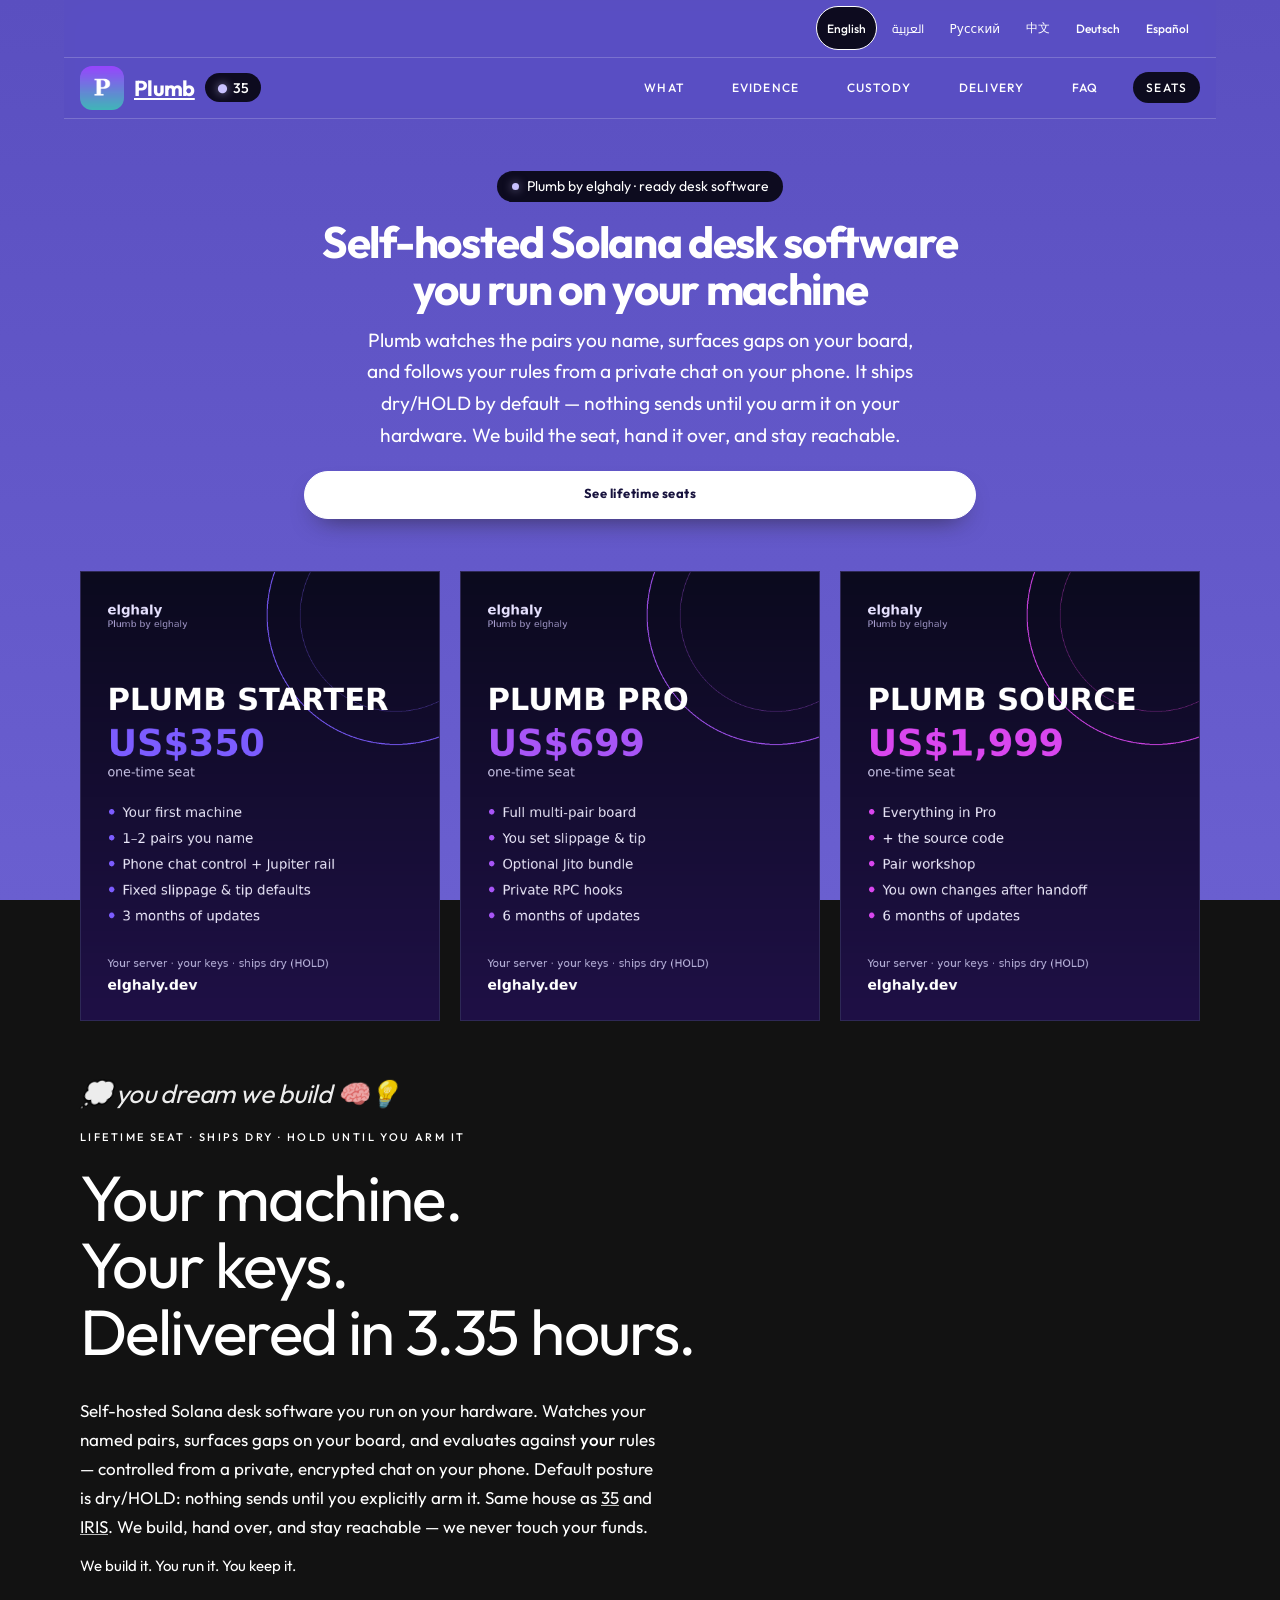
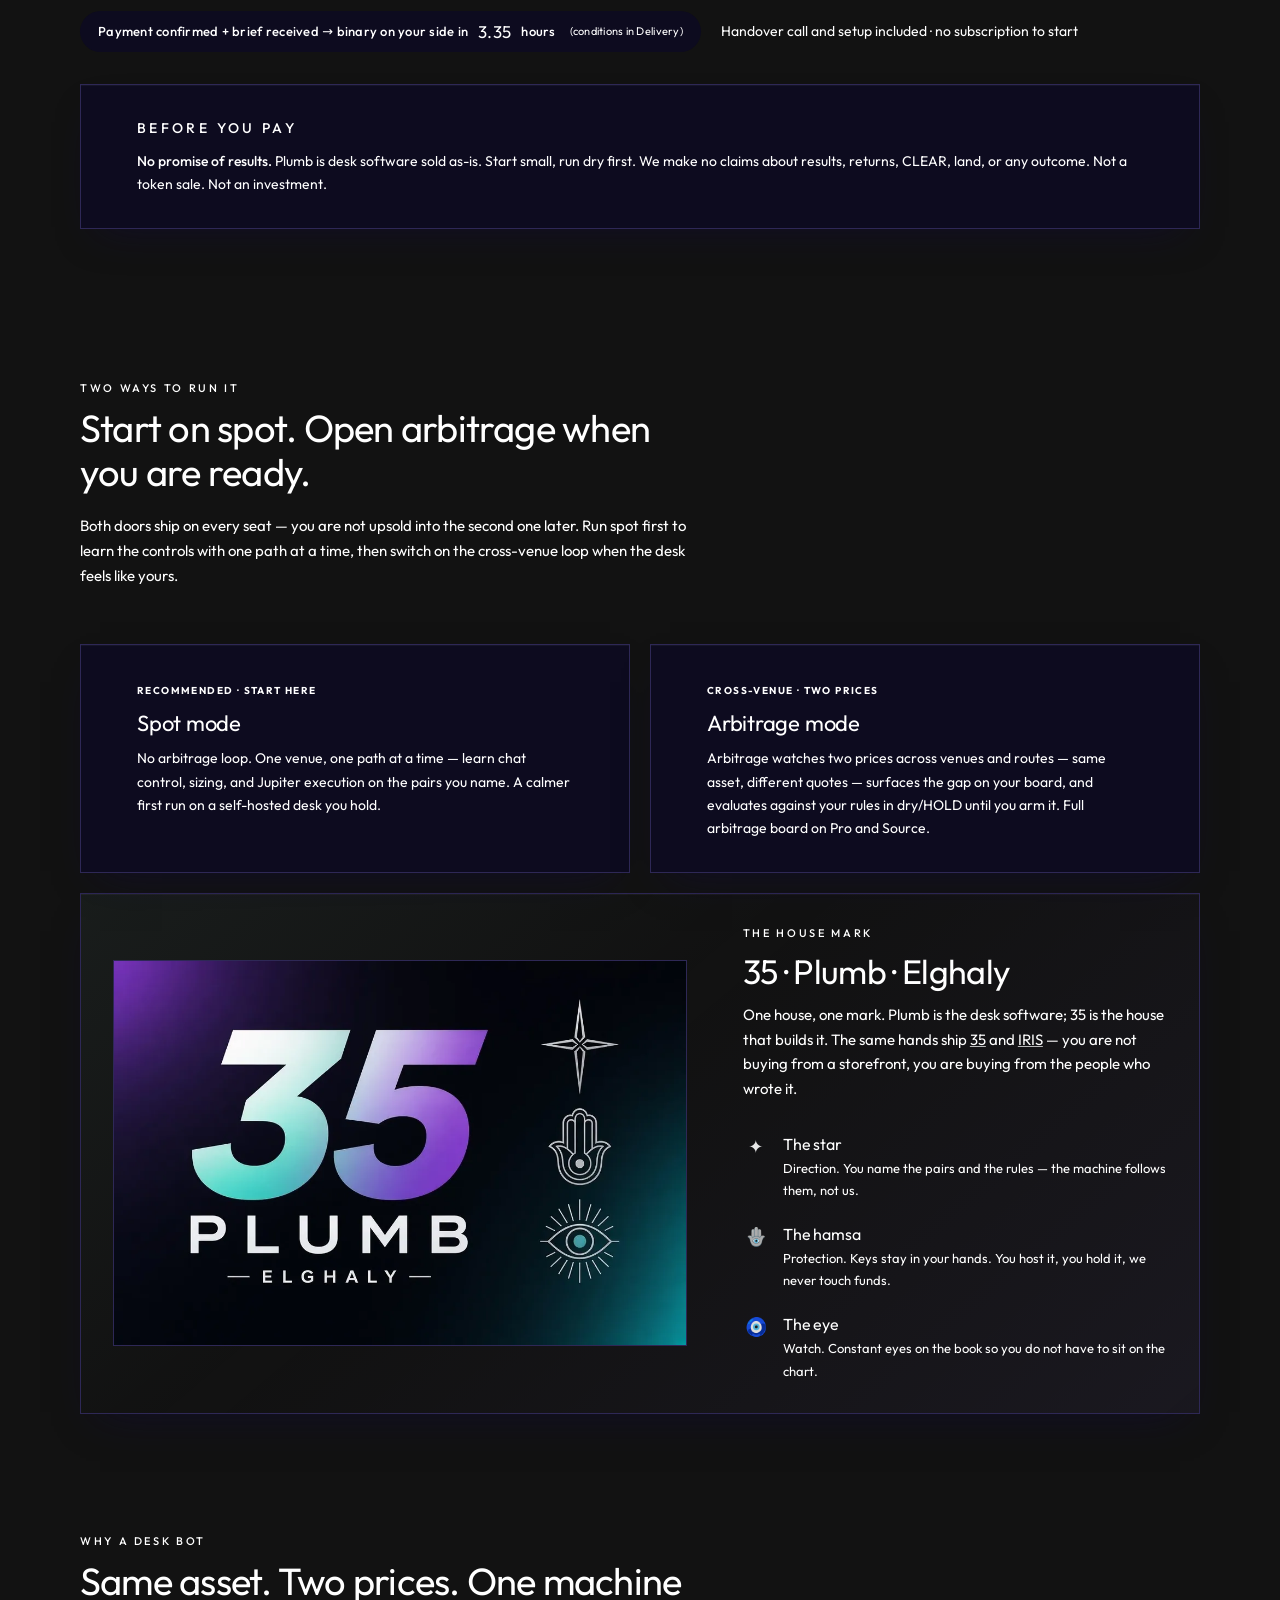
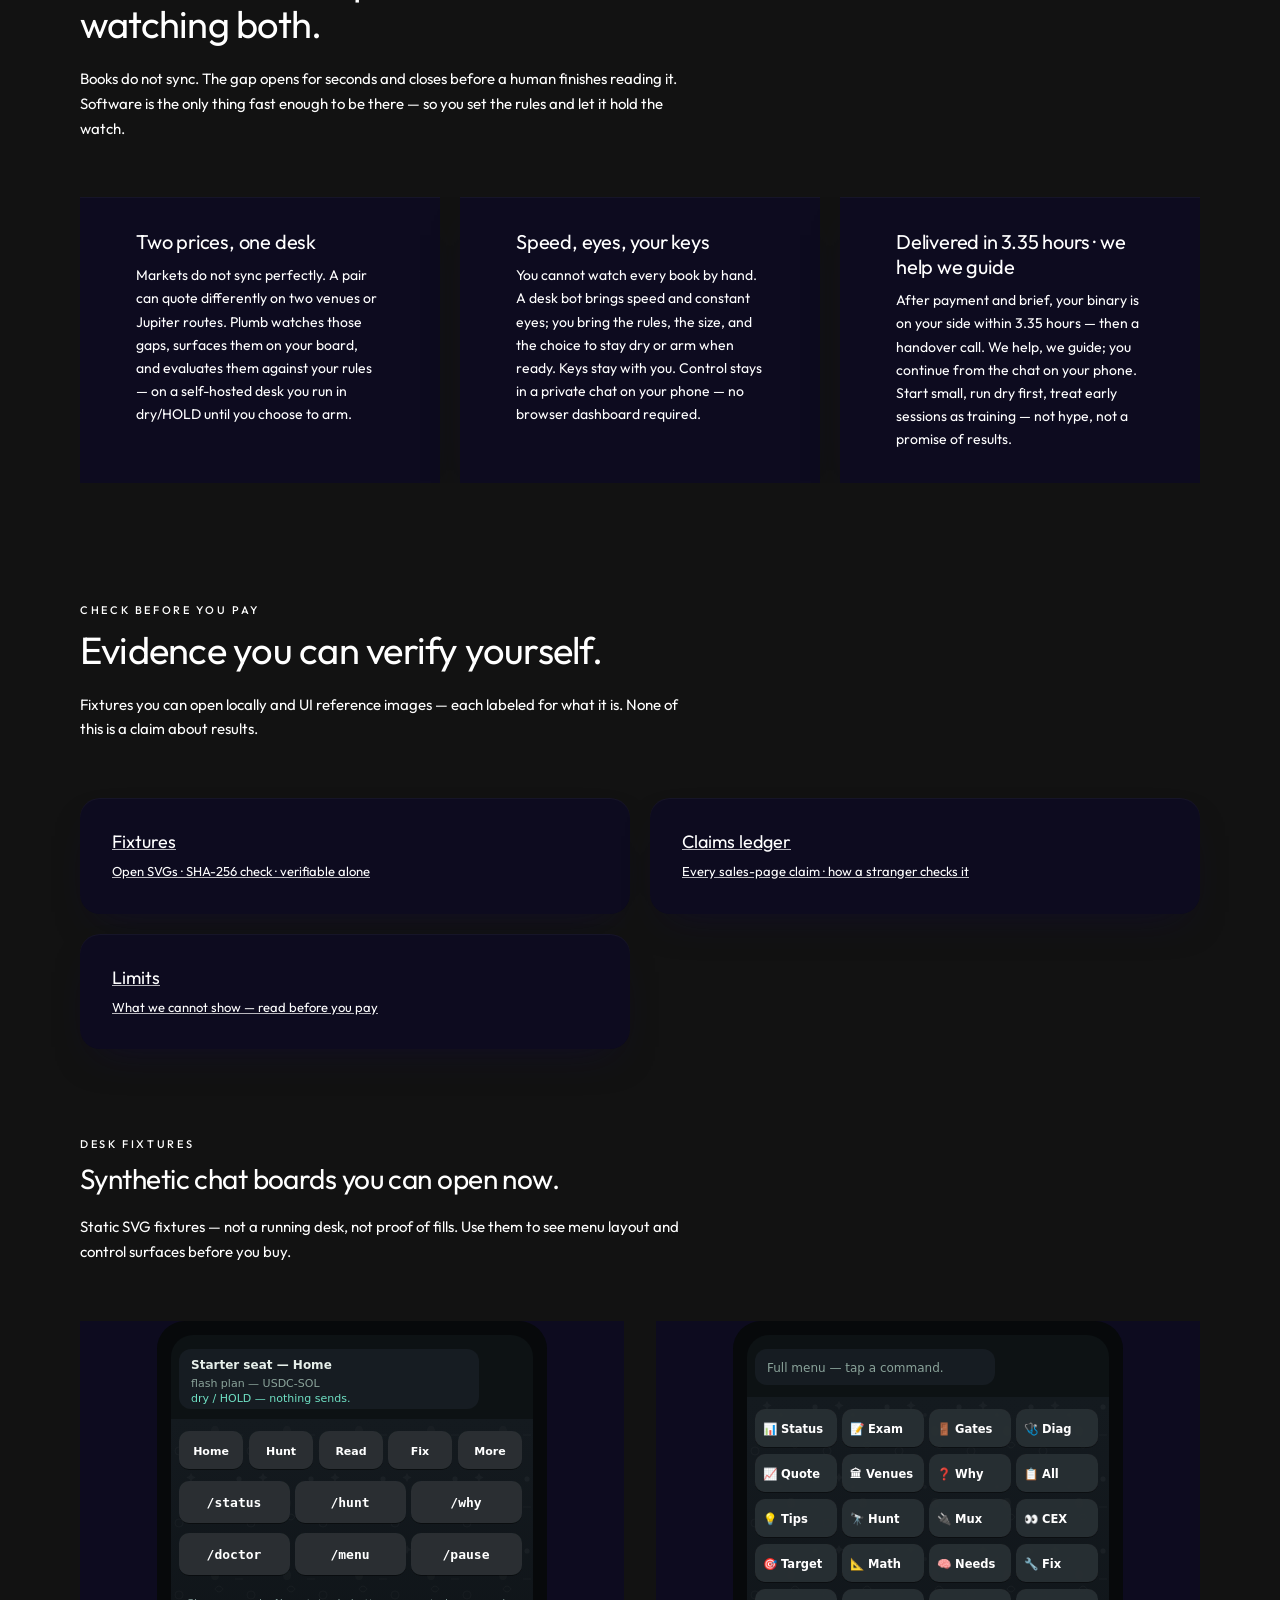
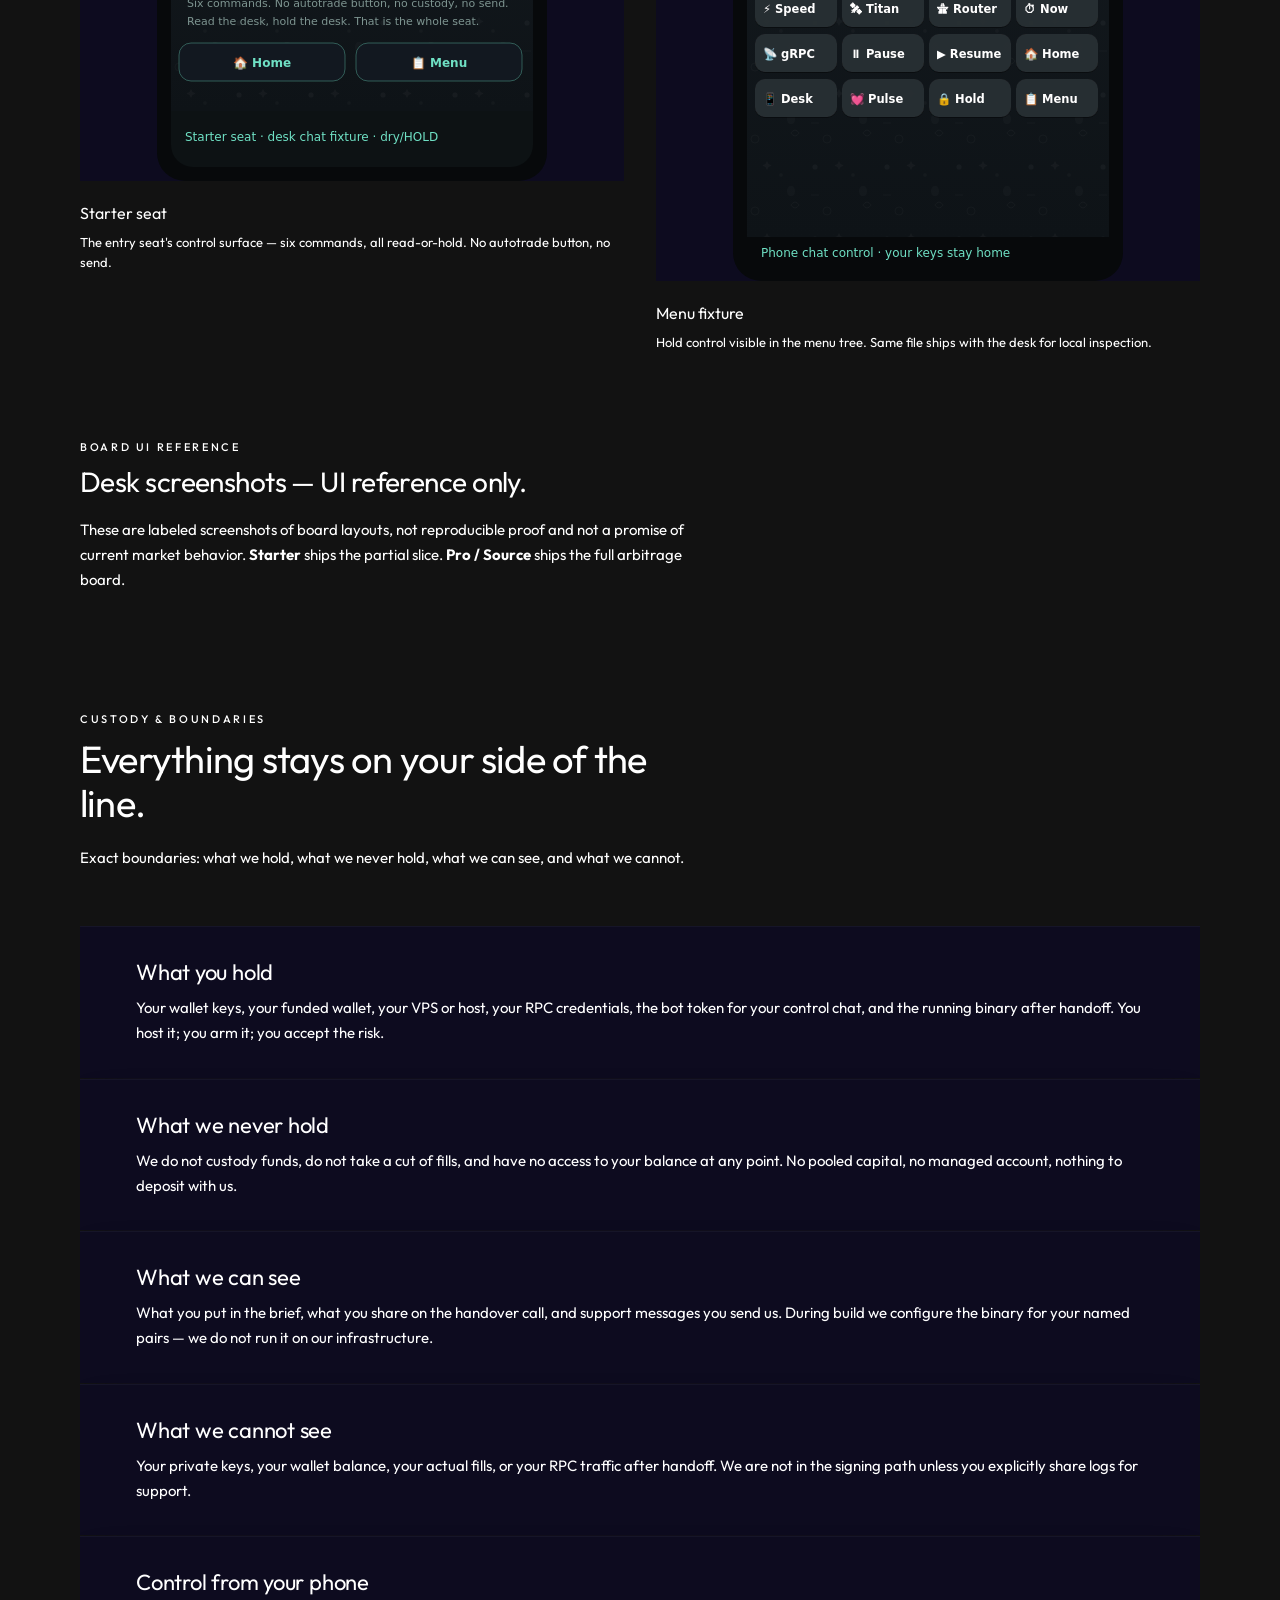
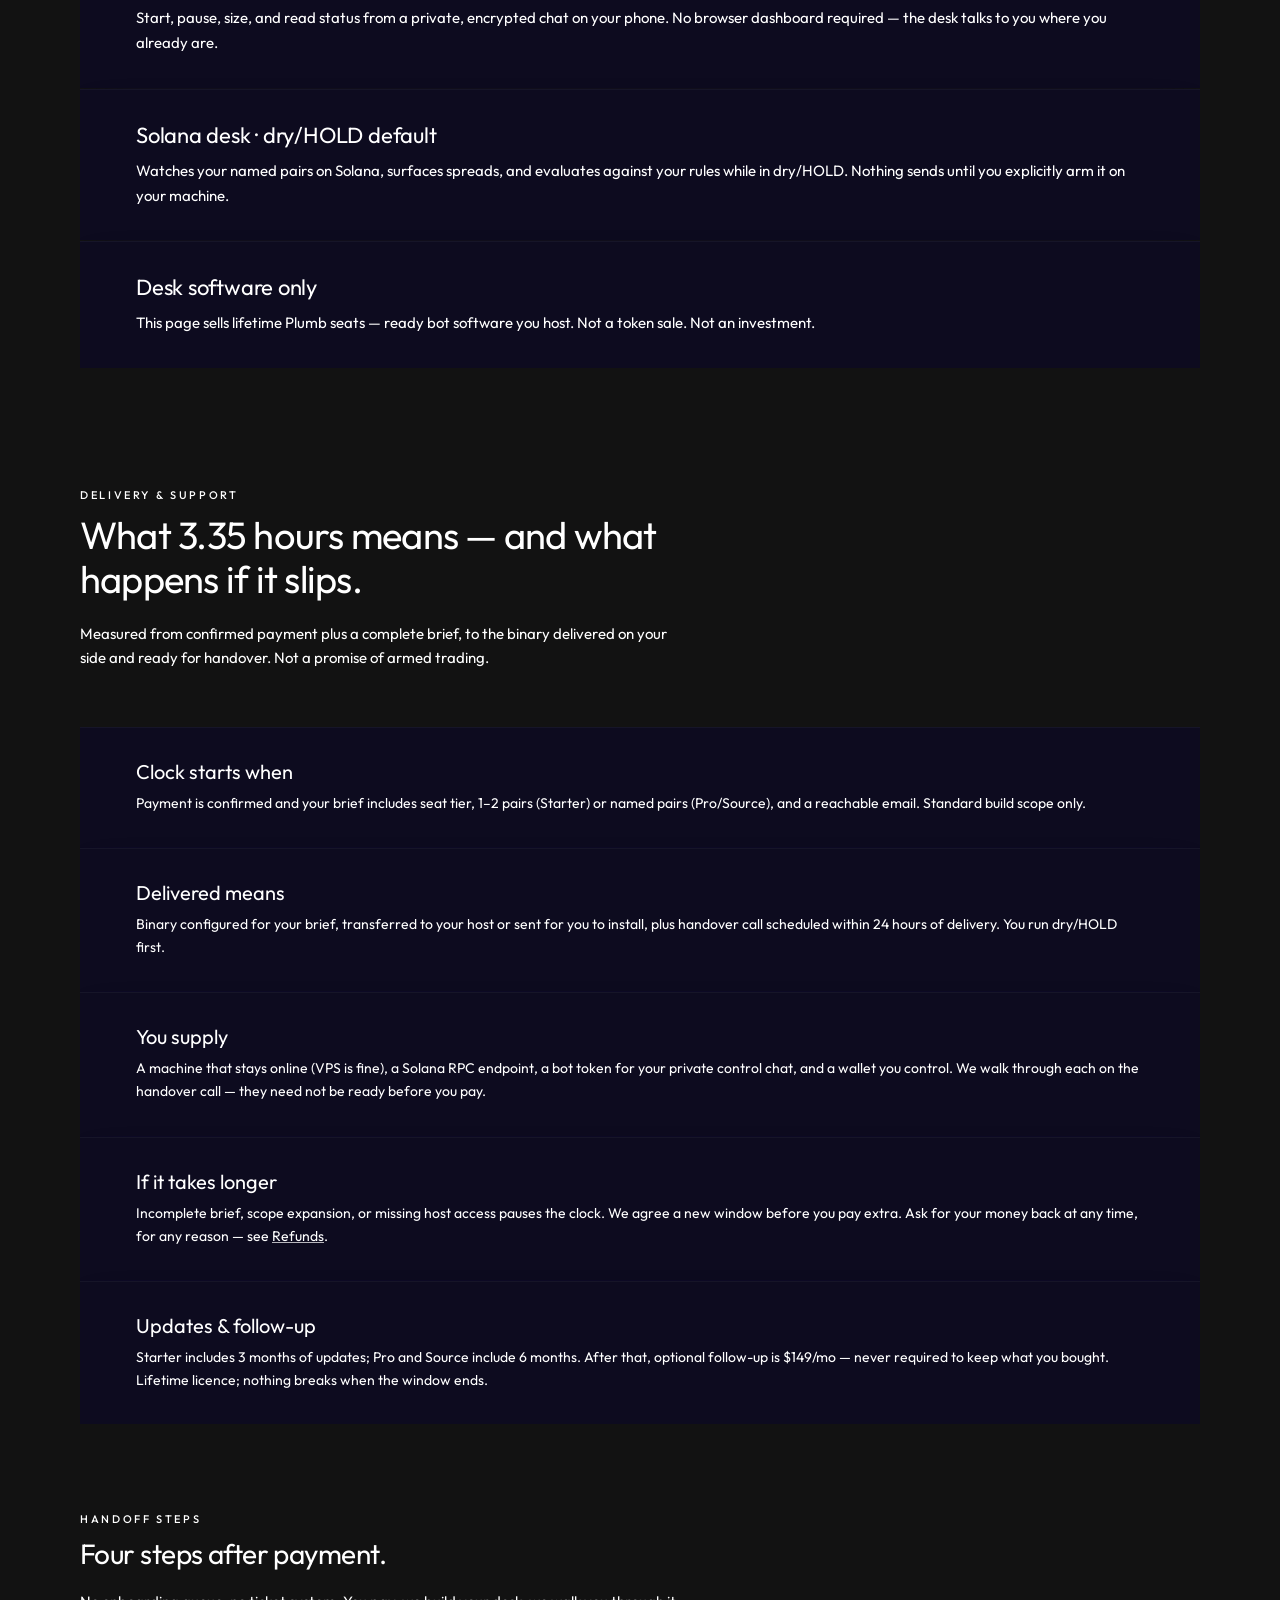
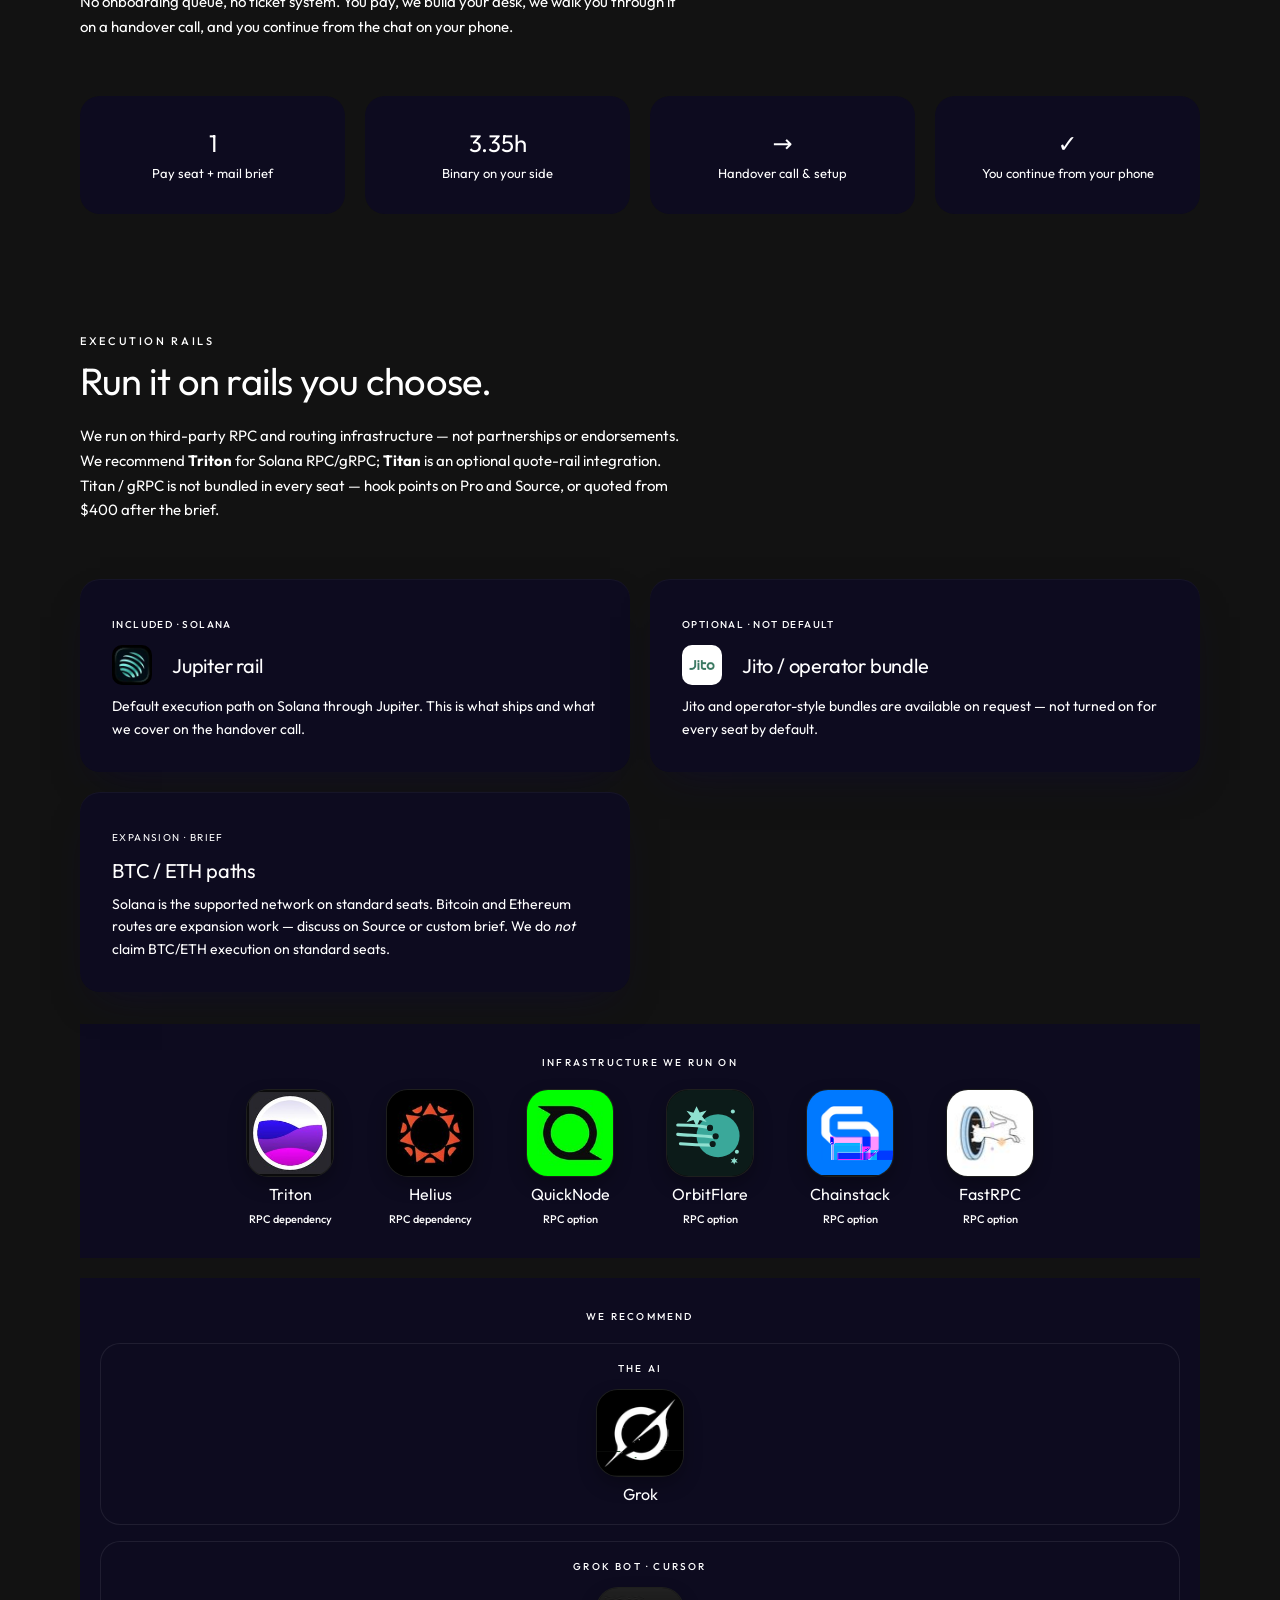
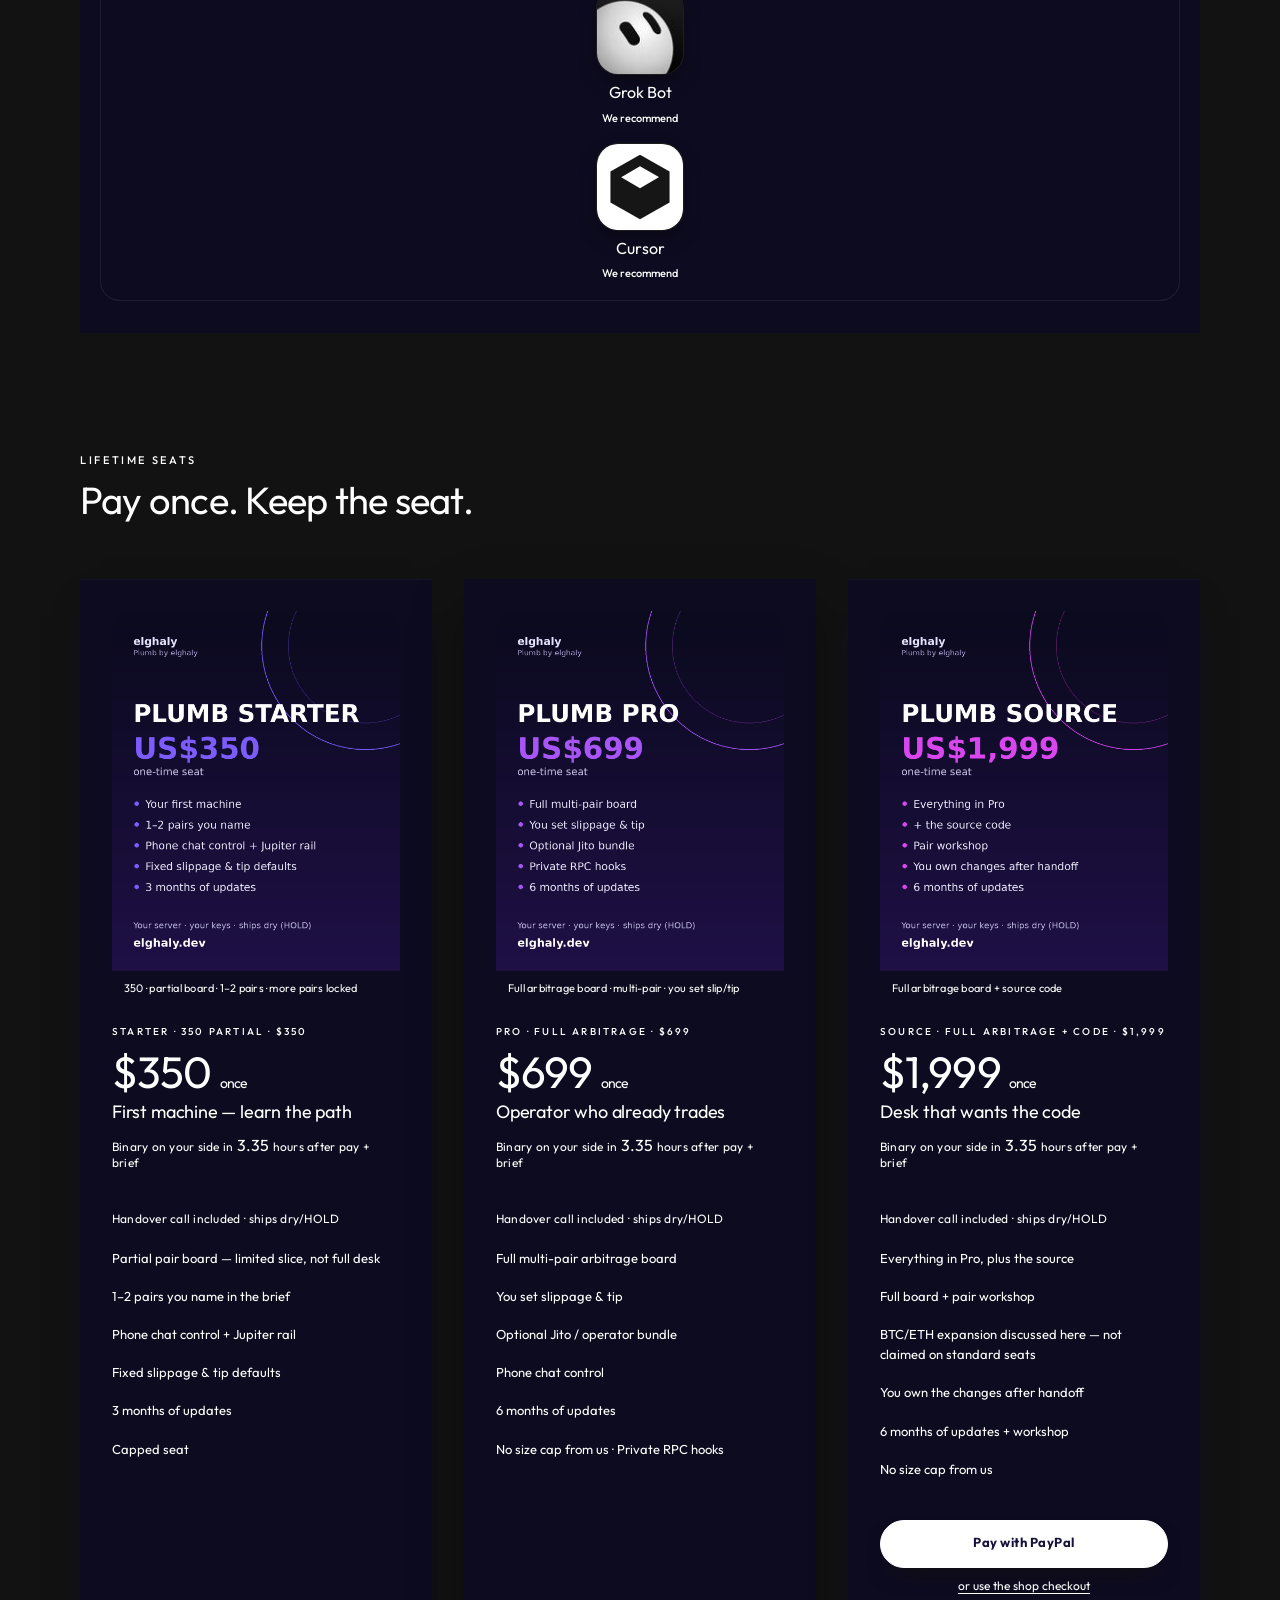
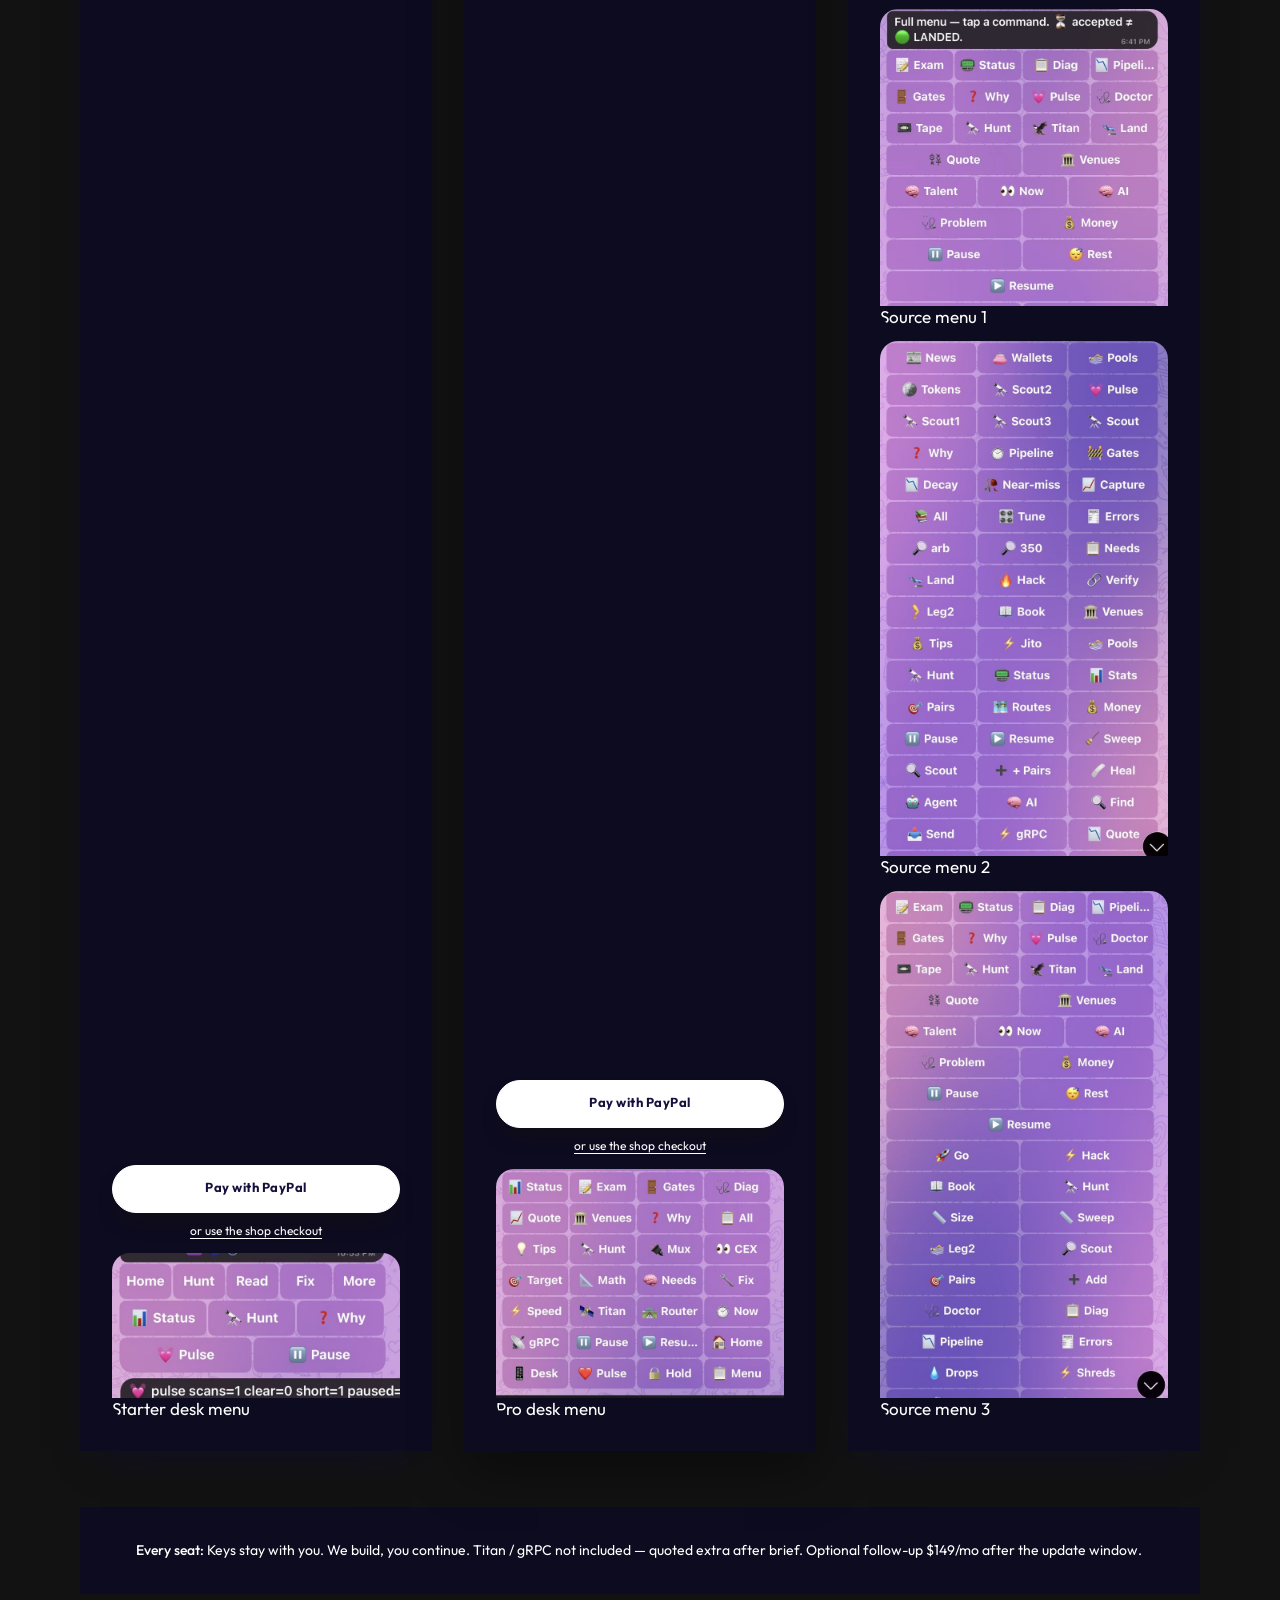
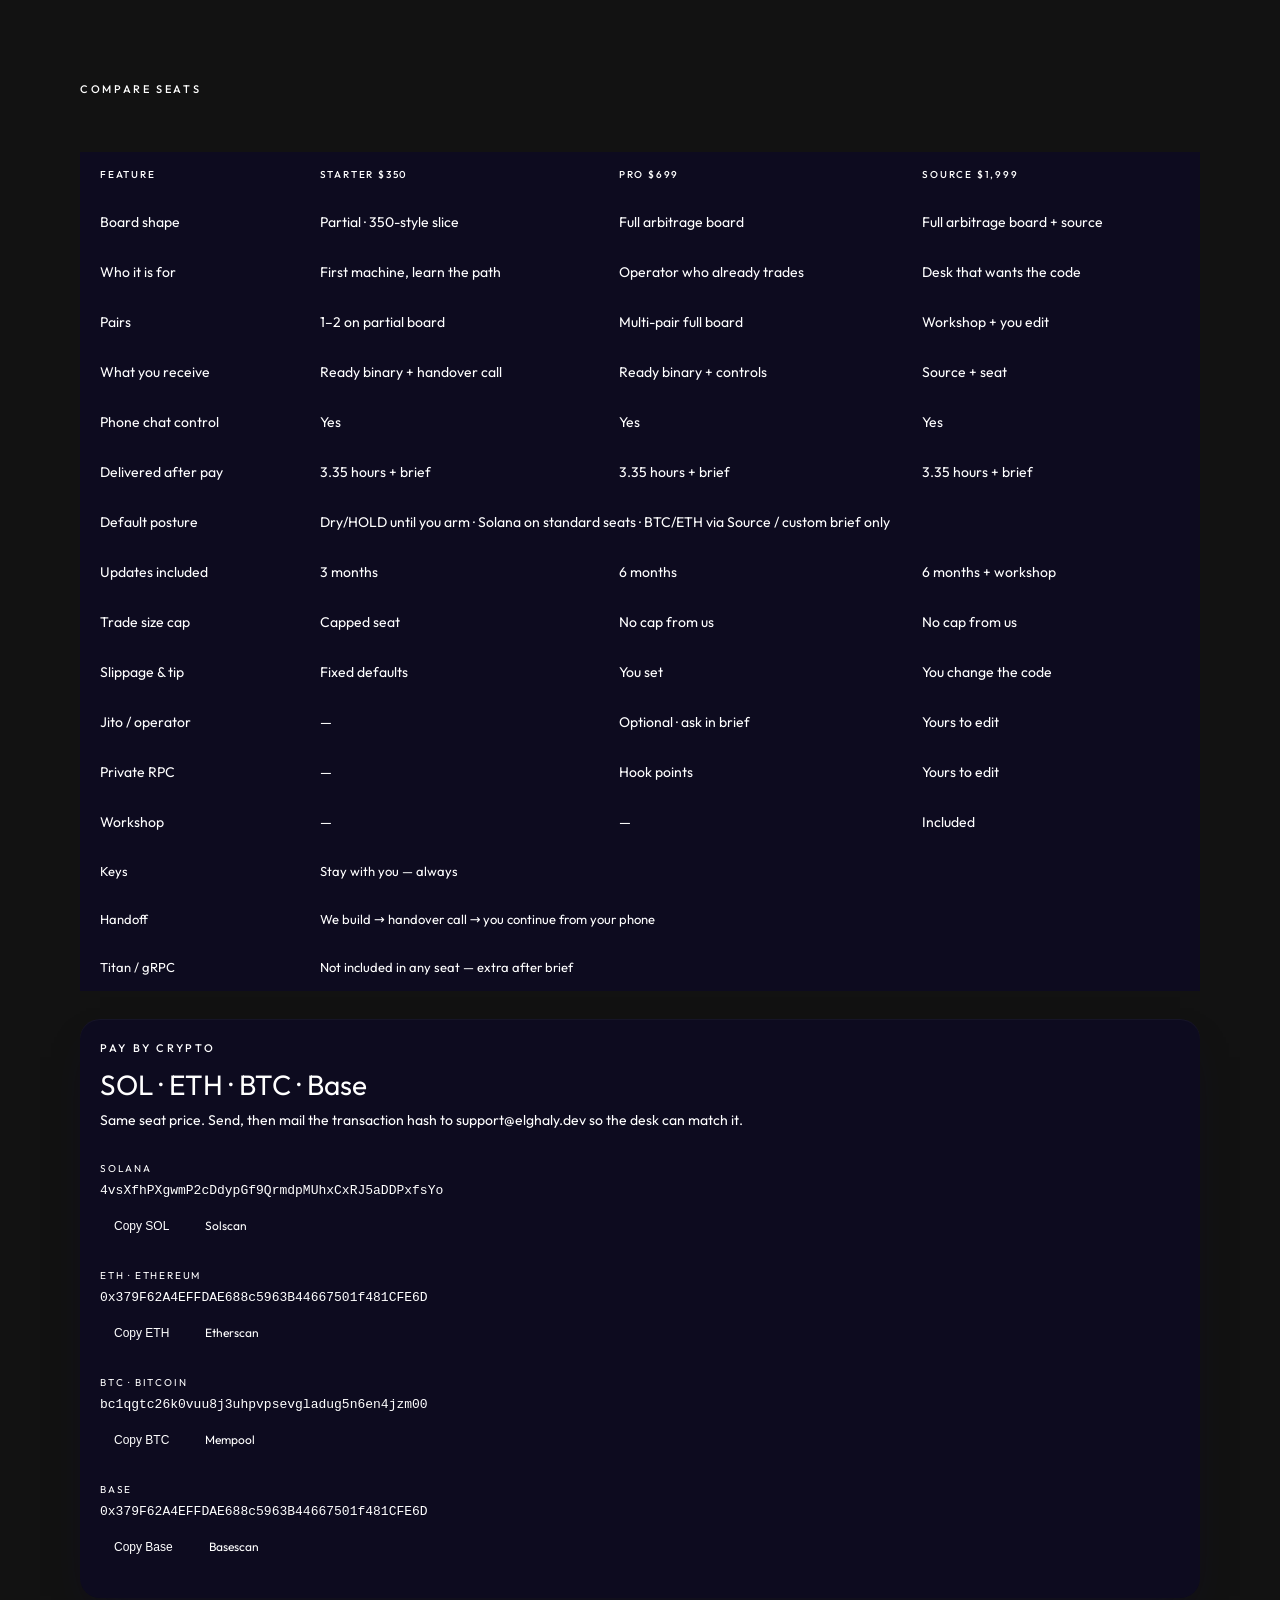
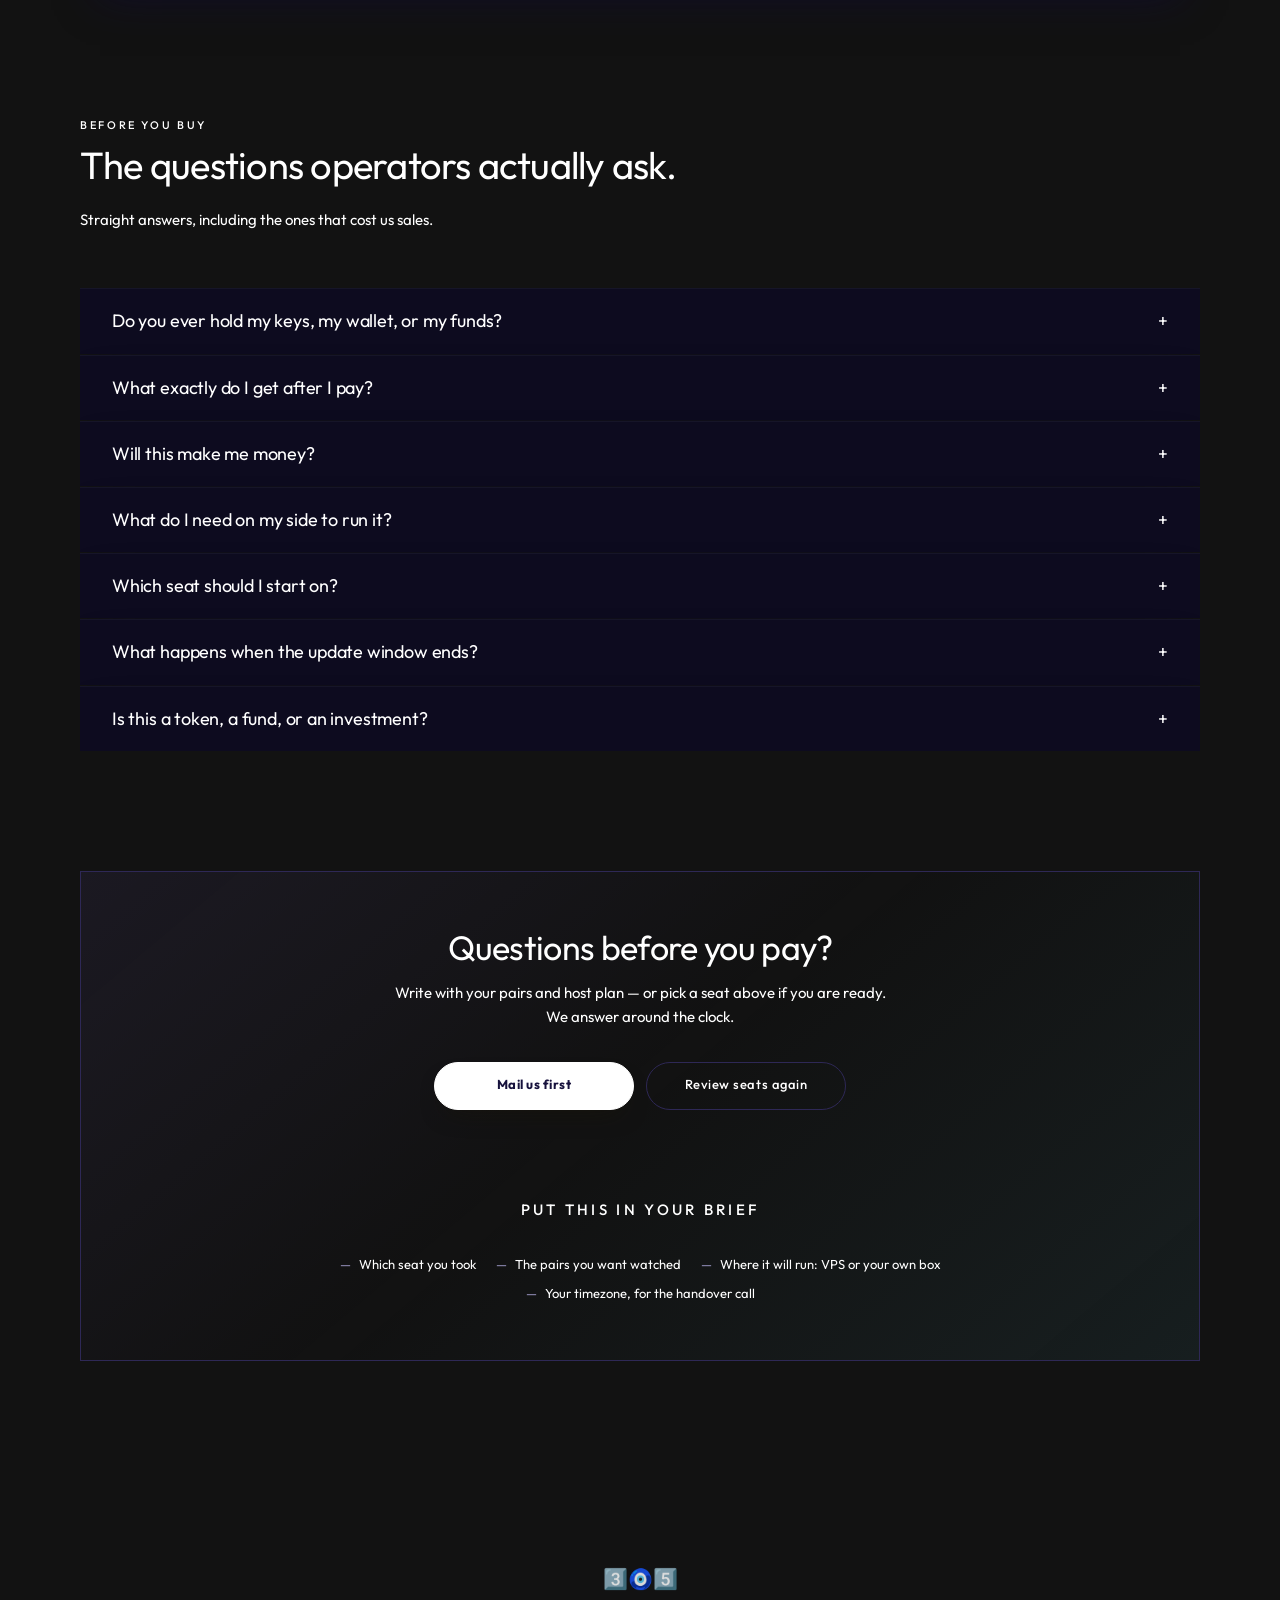
==== commit d2042303: "Remove the on-chain transactions from the Plumb site The two Solscan flash-loan transactions appeare" ====
--- a/index.html
+++ b/index.html
@@ -328,7 +328,7 @@
     <div class="section-head">
       <p class="section-label" id="evLabel">Check before you pay</p>
       <h2 class="section-title" id="evTitle">Evidence you can verify yourself.</h2>
-      <p class="section-note" id="evNote">Fixtures you can open locally, on-chain path screenshots, and UI reference images — each labeled for what it is. None of this is a claim about results.</p>
+      <p class="section-note" id="evNote">Fixtures you can open locally and UI reference images — each labeled for what it is. None of this is a claim about results.</p>
     </div>
     <nav class="proof-links" aria-label="Proof pages">
       <a class="proof-link" href="proof/fixtures/">
@@ -342,10 +342,6 @@
       <a class="proof-link" href="proof/limits/">
         <strong id="proofLimitsT">Limits</strong>
         <span id="proofLimitsD">What we cannot show — read before you pay</span>
-      </a>
-      <a class="proof-link" href="proof/onchain/">
-        <strong id="proofOnchainT">On-chain</strong>
-        <span id="proofOnchainD">Transaction path · signature or illustrations only</span>
       </a>
     </nav>
     <div class="section-head" style="margin-top:var(--space-lg)">
@@ -369,16 +365,6 @@
         </figcaption>
       </figure>
     </div>
-    <div class="section-head" style="margin-top:var(--space-xl)">
-      <p class="section-label" id="onchainLabel">On-chain · Solana mainnet</p>
-      <h3 class="section-title" id="onchainTitle" style="font-size:clamp(22px,3vw,28px)">Two transactions you can open yourself.</h3>
-      <p class="section-note" id="onchainNote">Each is a Kamino flash loan, a Jupiter SOL round-trip and the repay, all in one transaction, signed by the owner&#39;s own wallet (GrQX7F…oujqJS). Only the borrow size is shown.</p>
-    </div>
-    <ul class="onchain-list">
-      <li id="onchainRow1"><a href="https://solscan.io/tx/UBDrxUXdSe2hYgaLMLPoVzbczgKexvH4fvvMrFDfZ4aCjQS148dsb5V1CCx2E4Cii4Sk7kngnERQoJT7KiPqUQC" rel="noopener" target="_blank">30,000 USDC flash loan, executed and repaid in one transaction · Solscan ↗</a></li>
-      <li id="onchainRow2"><a href="https://solscan.io/tx/4VaChnq4qMnfRL221CAKqDmpC4Jqe3Agte9ga2Ehqdcfcyn21eHZHVTkFBcR7NMjY7e3EaxXmZcN8nv1bMuyxG2U" rel="noopener" target="_blank">15,000 USDC flash loan, executed and repaid in one transaction · Solscan ↗</a></li>
-    </ul>
-    <p class="proof-flash-note" id="onchainLine">Proof the code path runs on mainnet. Not a promise of results. <a href="proof/onchain/">How to check them</a>.</p>
     <div class="section-head" style="margin-top:var(--space-xl)">
       <p class="section-label" id="galLabel">Board UI reference</p>
       <h3 class="section-title" id="galTitle" style="font-size:clamp(22px,3vw,28px)">Desk screenshots — UI reference only.</h3>
--- a/css/house-glass.css
+++ b/css/house-glass.css
@@ -437,12 +437,14 @@
 /* ── Cards & sections ── */
 .section-title,
 .hero h1,
+.hero h2,
 .intro-hero__title {
   font-family: var(--house-font);
   font-weight: 700;
 }
 
-.hero h1 {
+.hero h1,
+.hero h2 {
   font-size: clamp(2rem, 5vw, 3rem);
 }
 
@@ -637,7 +639,8 @@
   font-size:11px;letter-spacing:.22em;text-transform:uppercase;
   color:var(--muted);font-weight:500;margin-bottom:var(--space-sm);
 }
-.hero h1{
+.hero h1,
+.hero h2{
   font-family:var(--serif);
   font-size:clamp(42px,6.5vw,64px);
   font-weight:400;line-height:1.05;letter-spacing:-.025em;
@@ -1180,7 +1183,8 @@
   .to-top{display:none}
 }
 @media(max-width:600px){
-  .hero h1{font-size:38px}
+  .hero h1,
+  .hero h2{font-size:38px}
   .hero-products{grid-template-columns:1fr}
   section{margin-top:var(--space-xl)}
   .marks-owner{display:none}
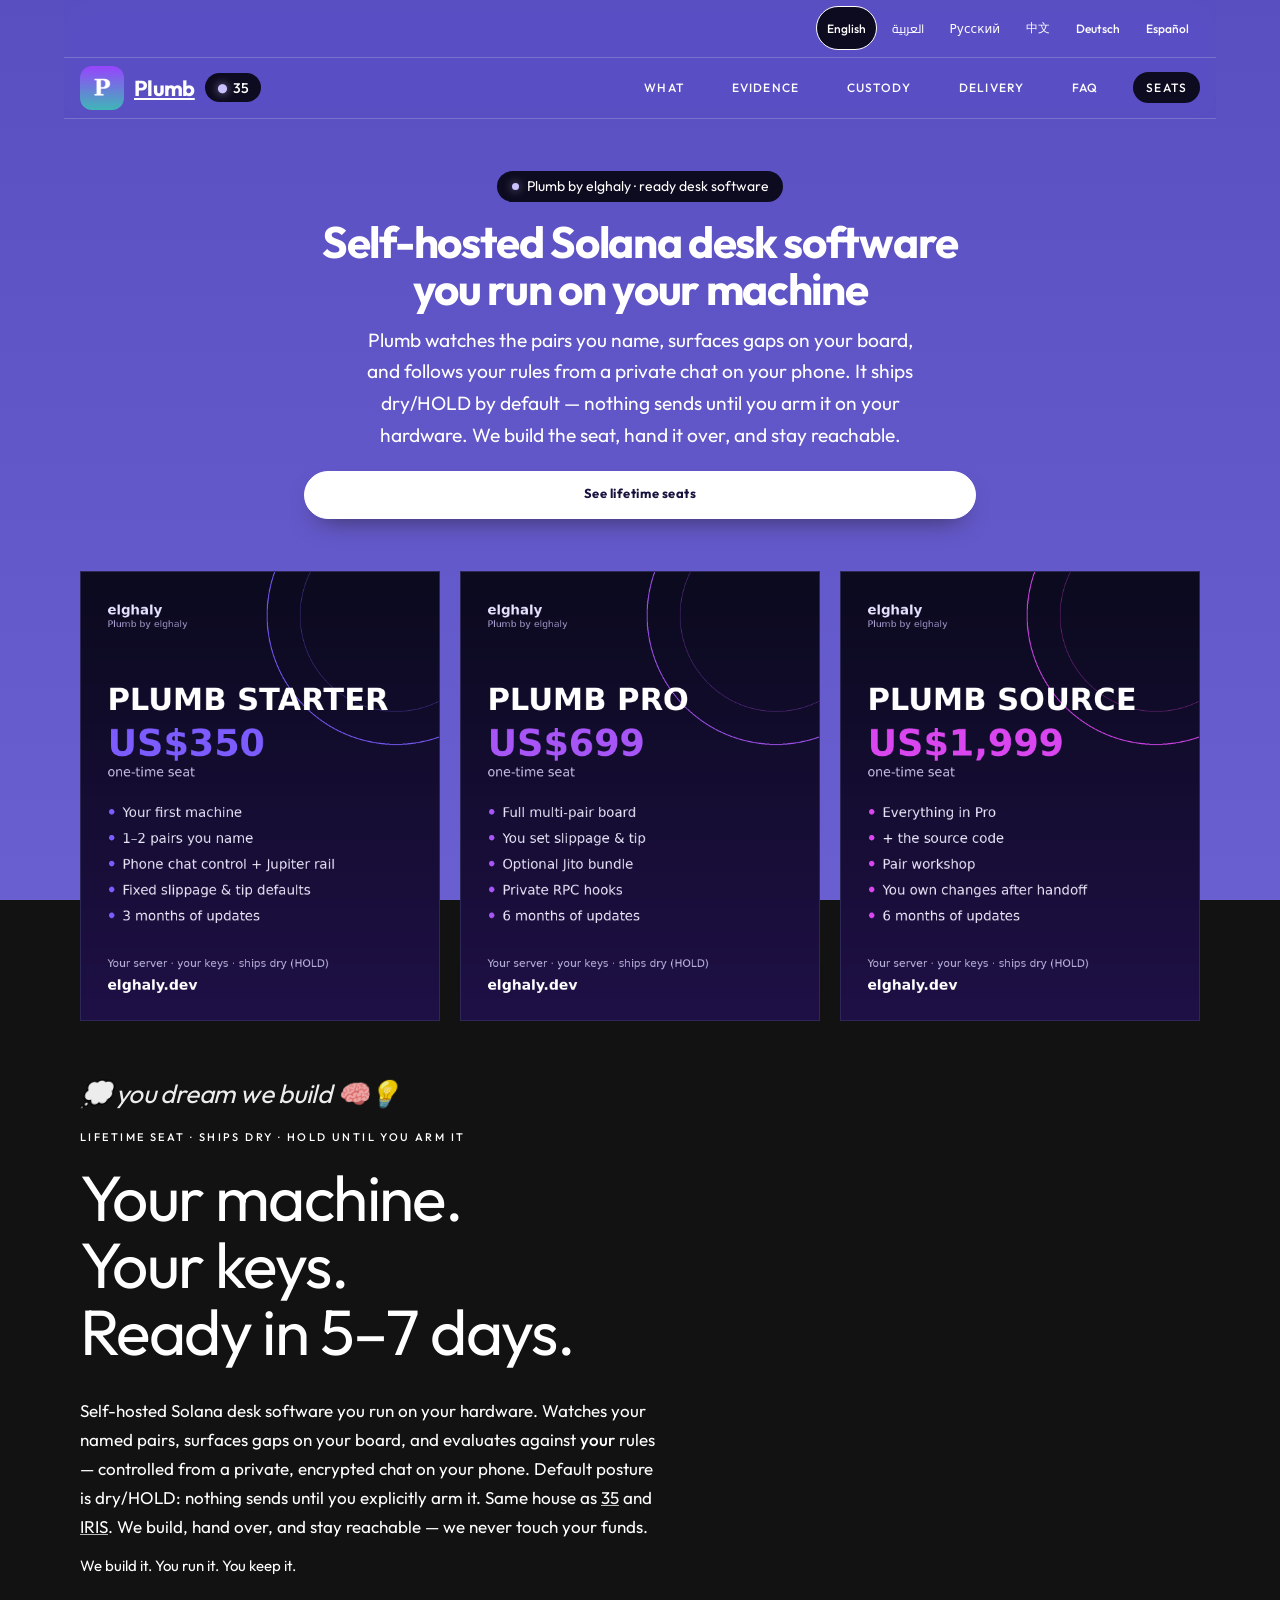
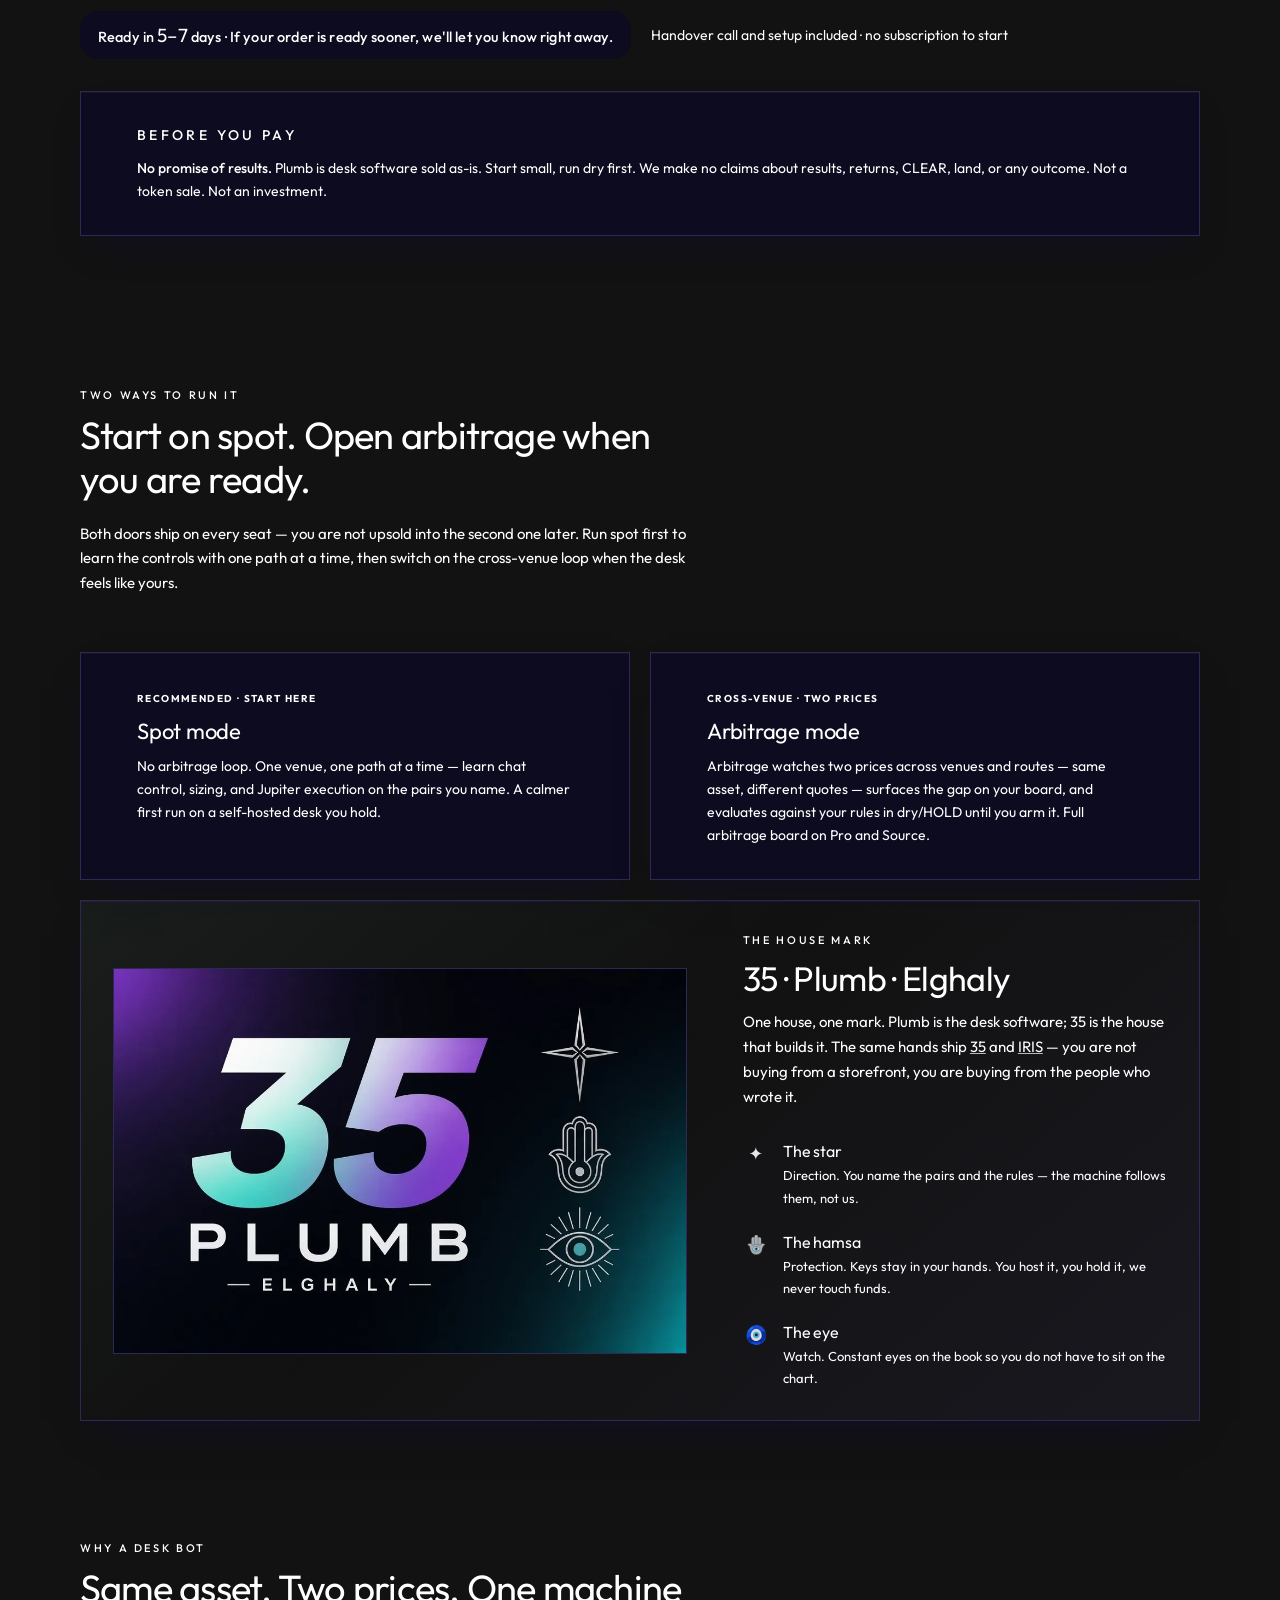
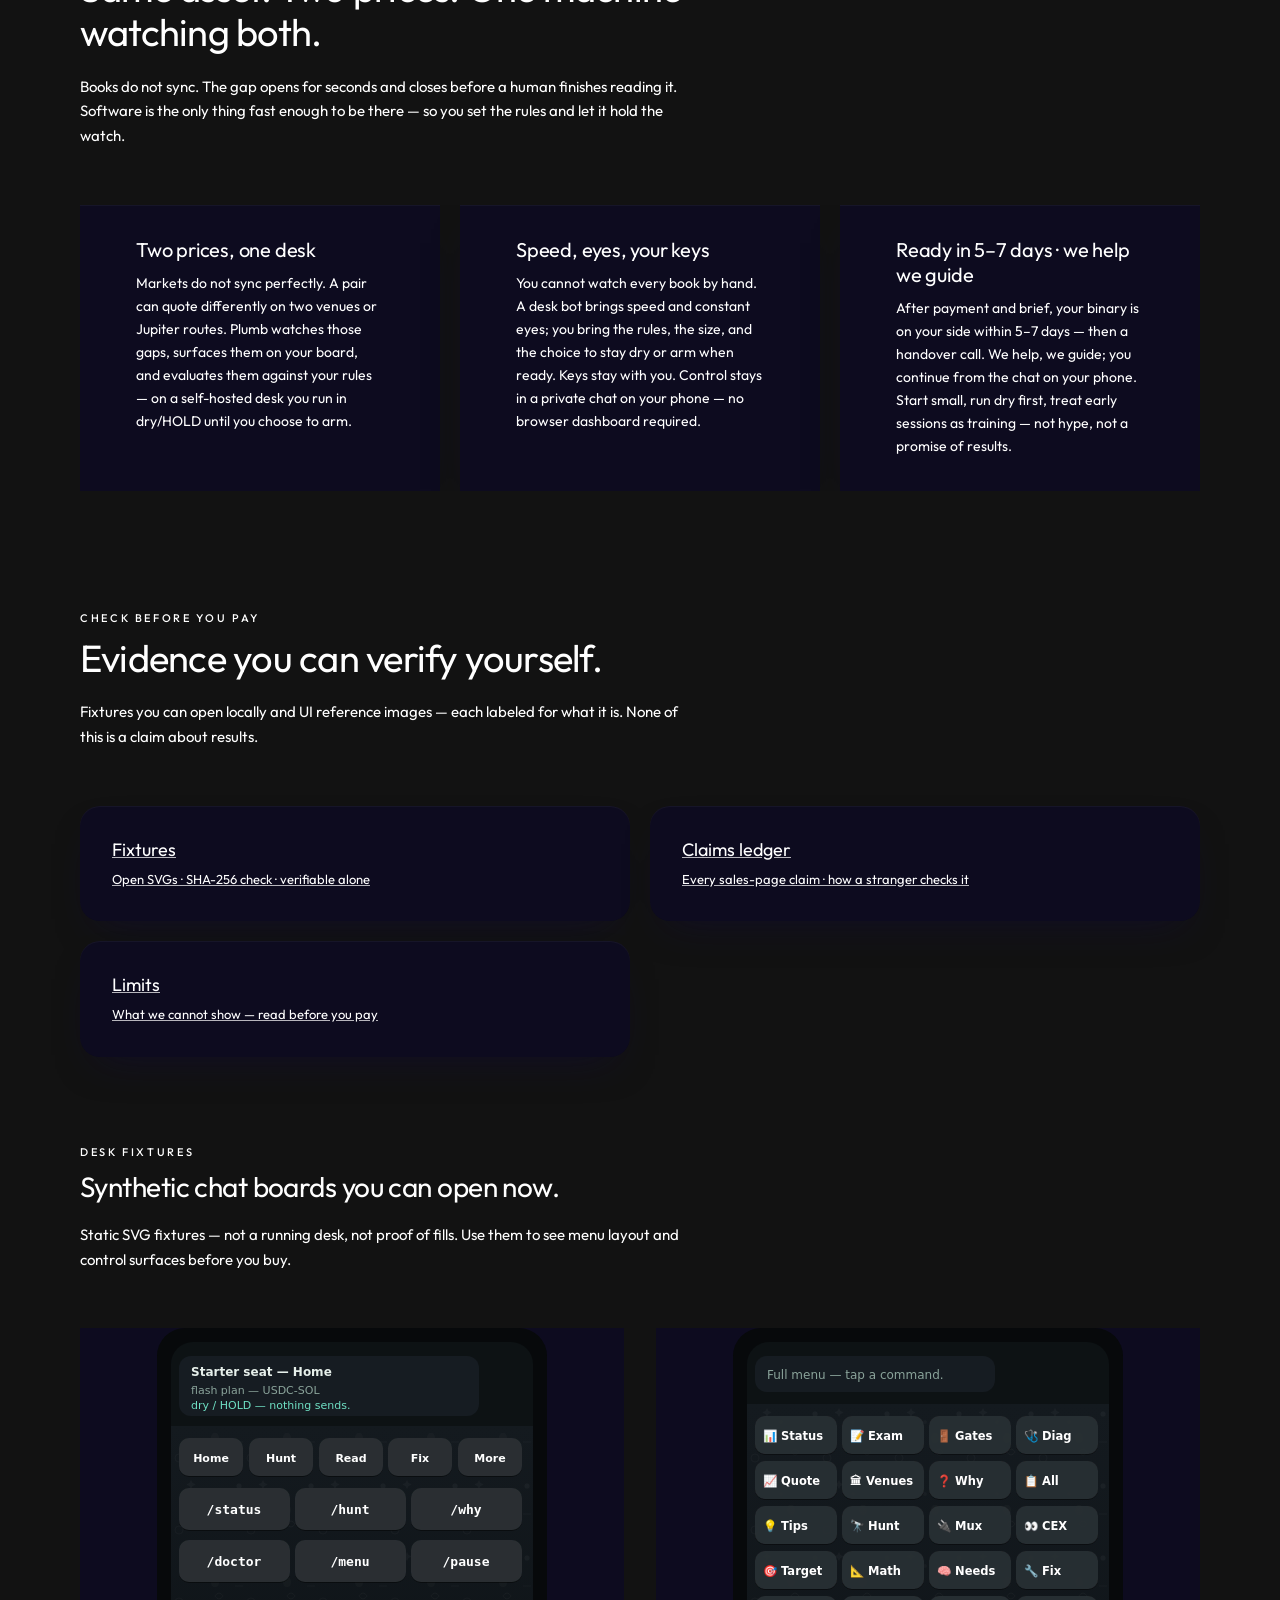
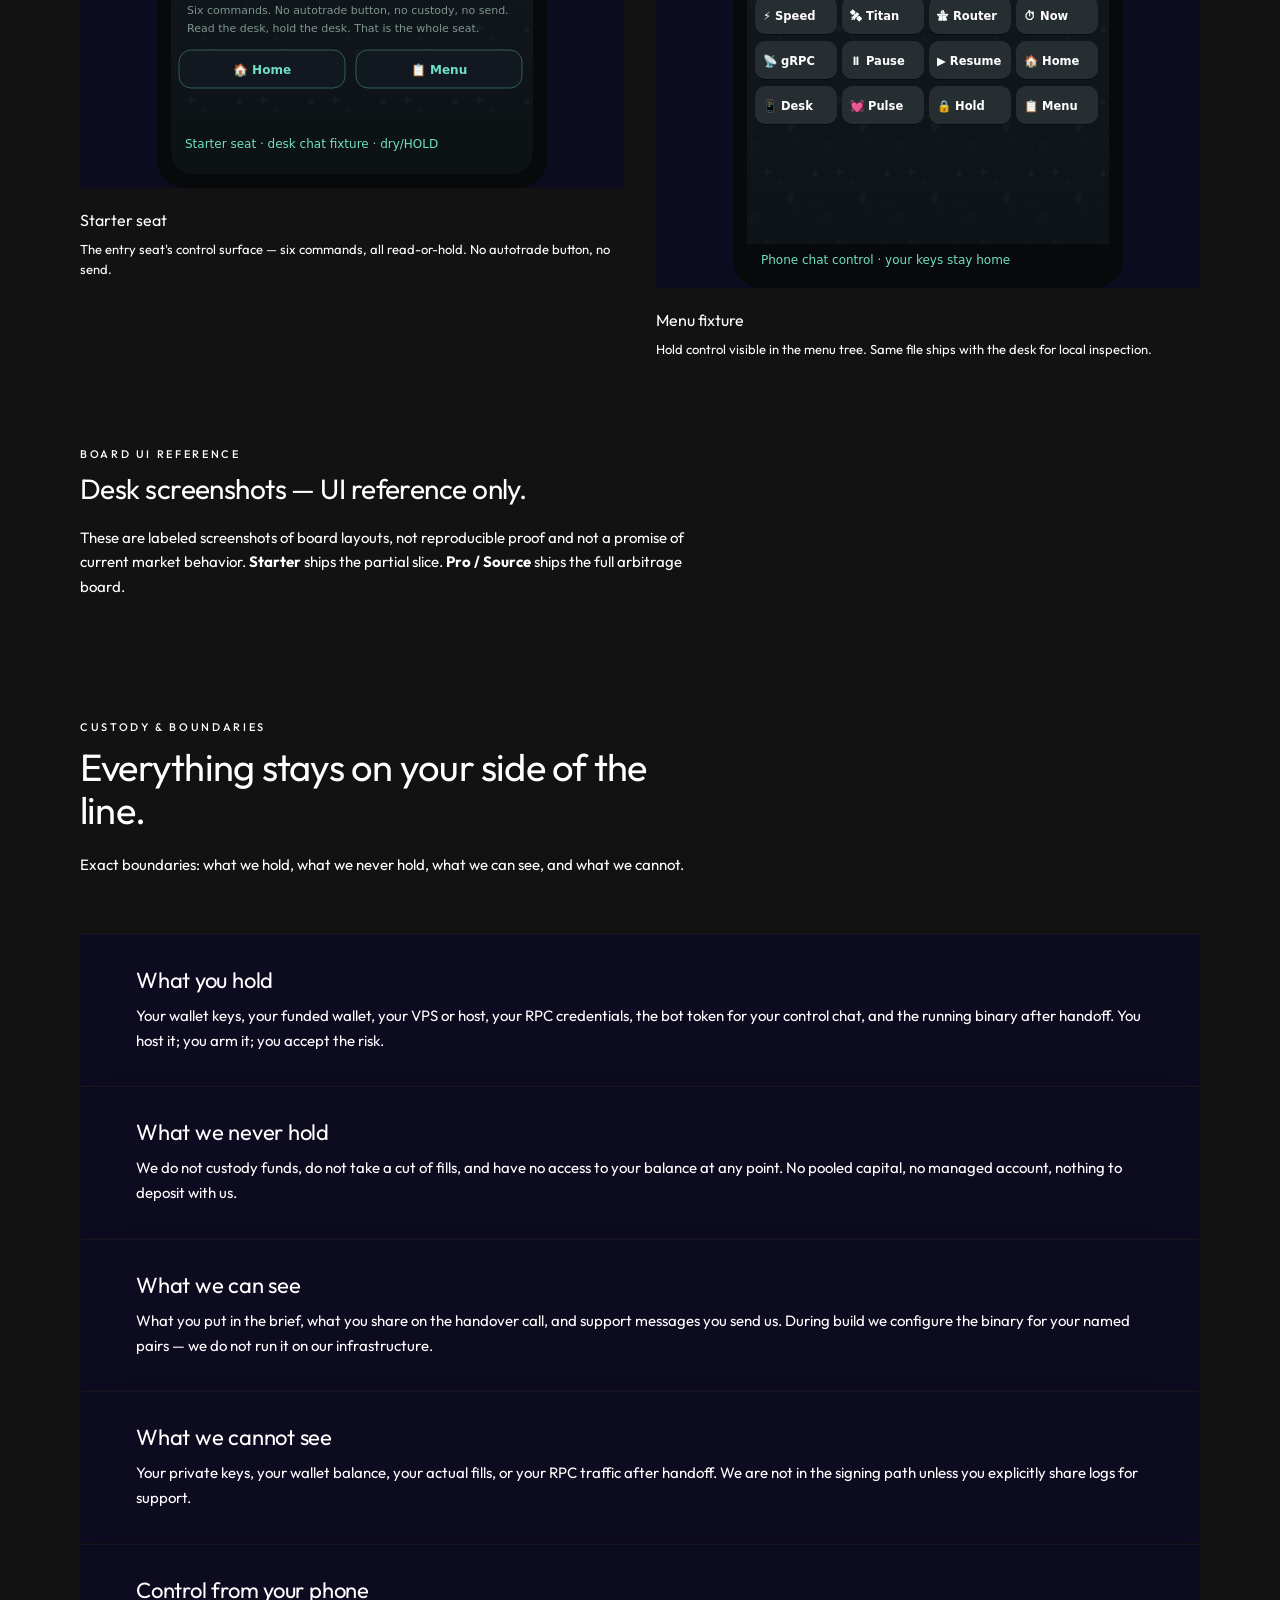
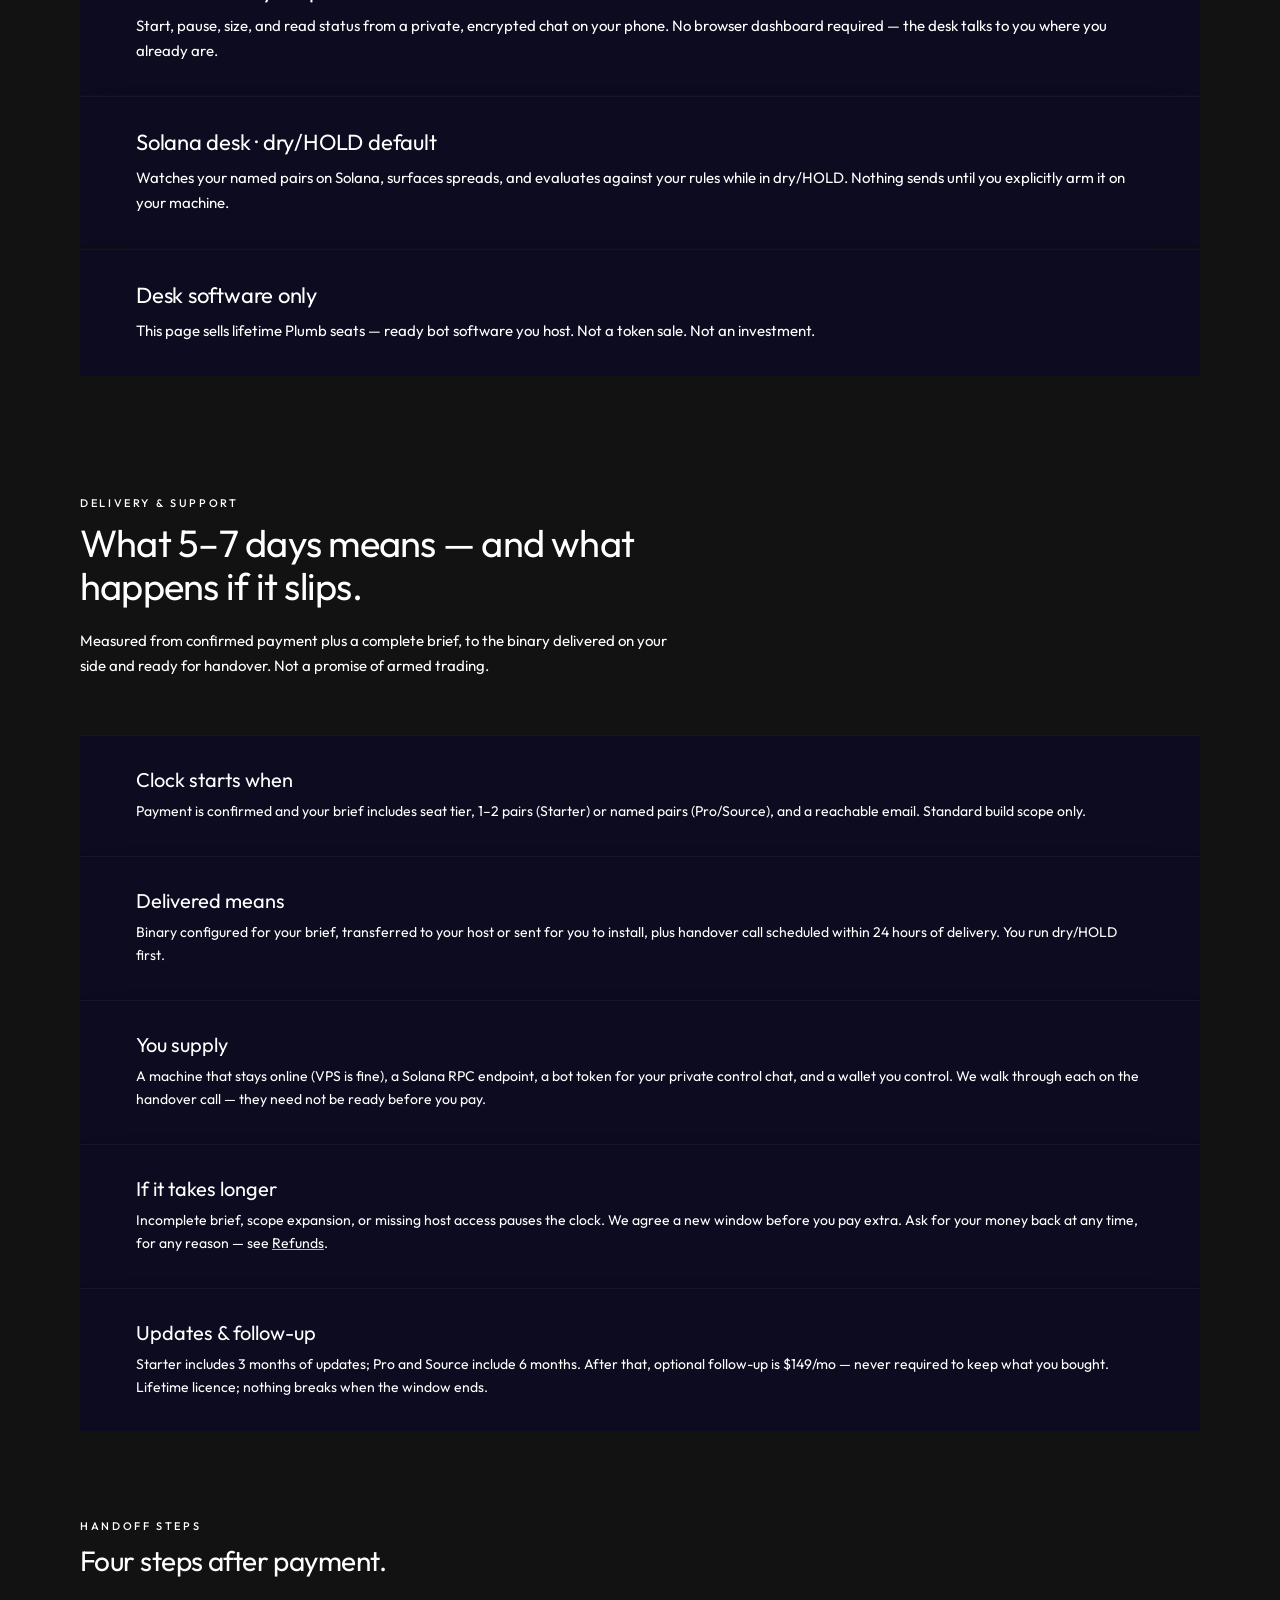
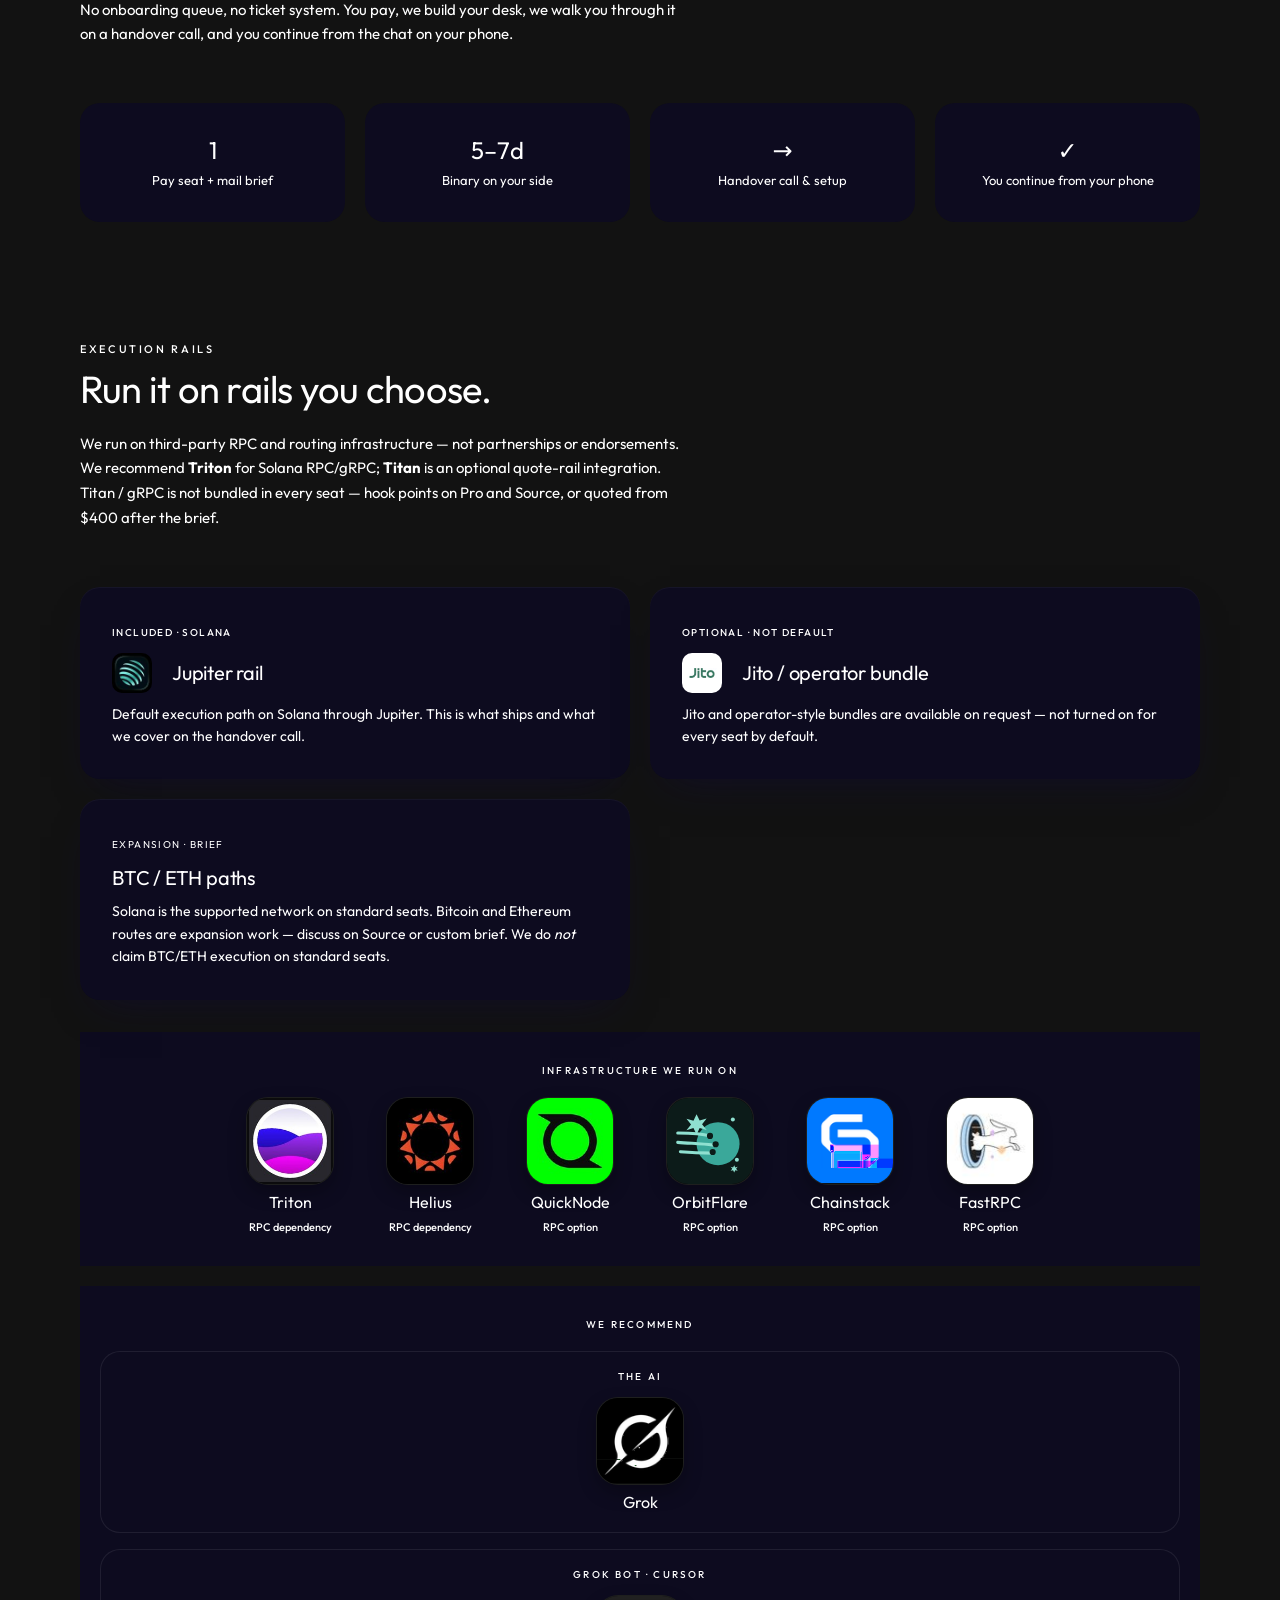
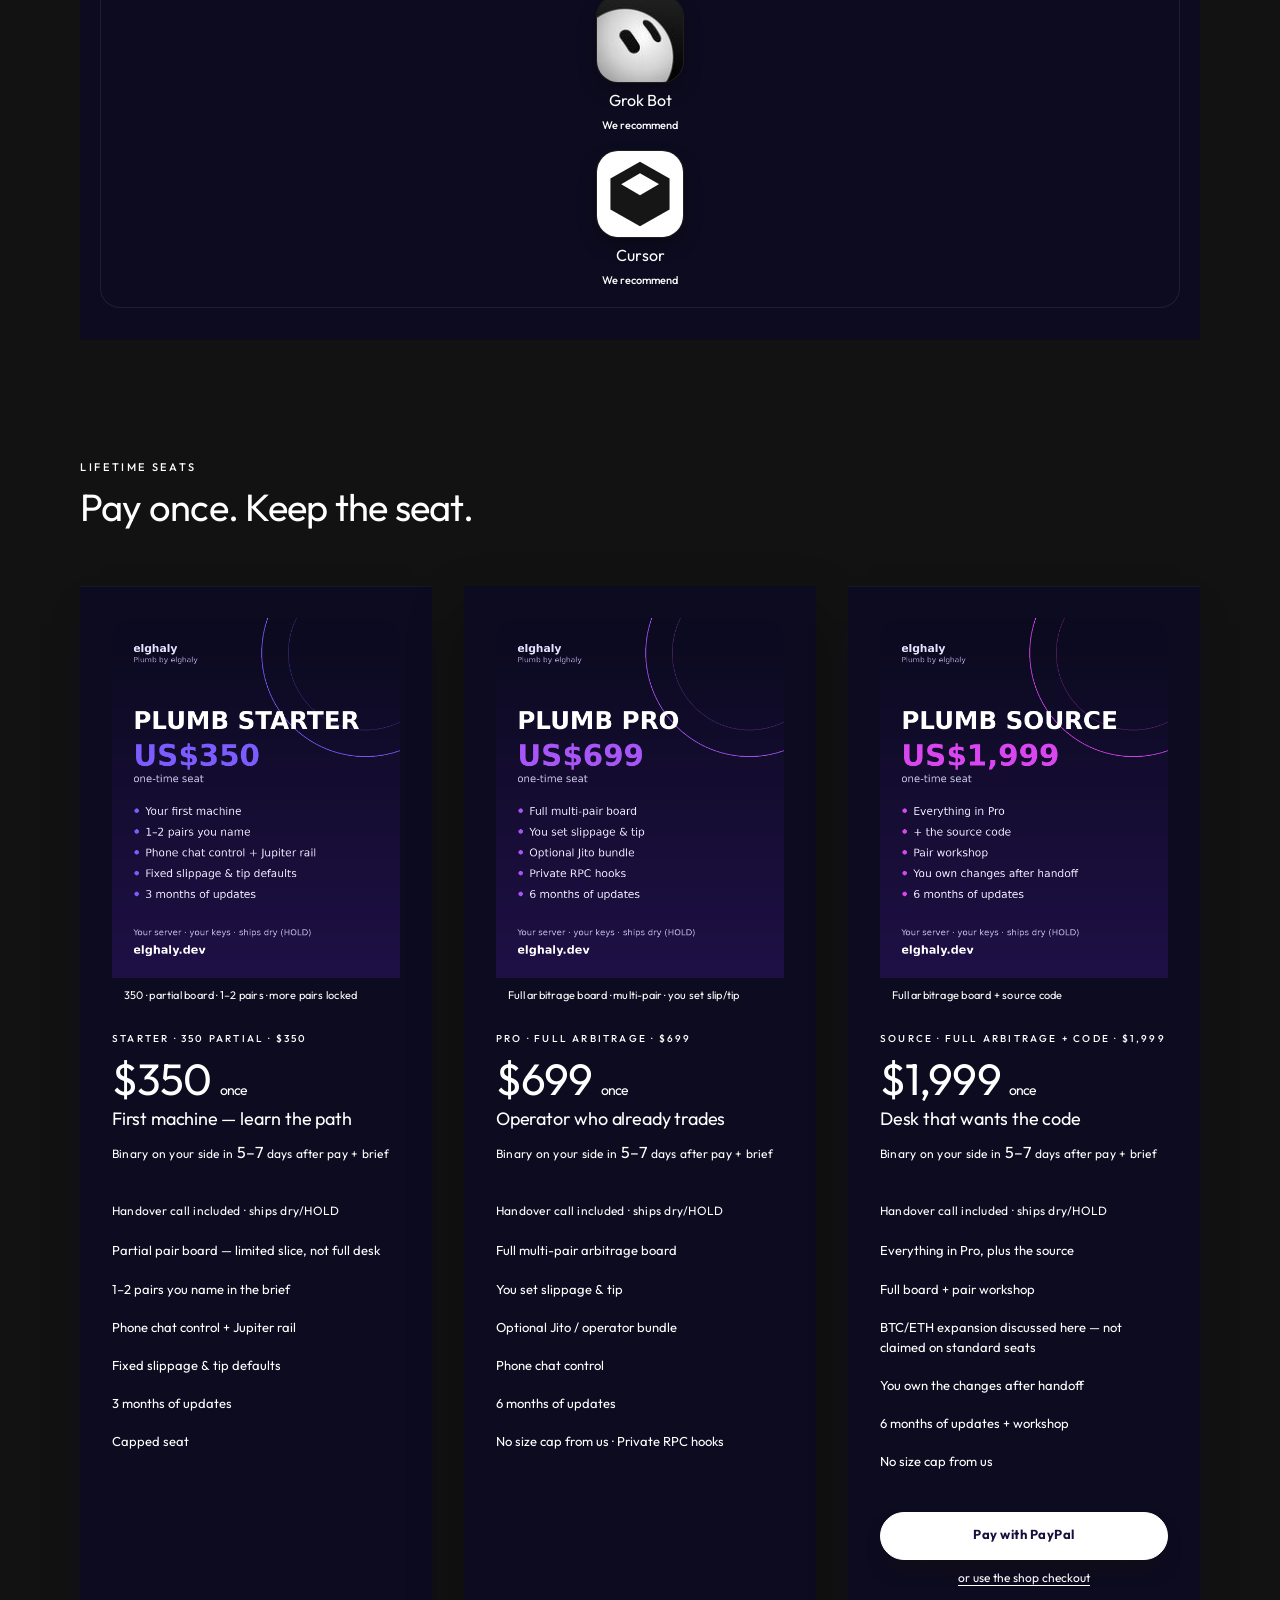
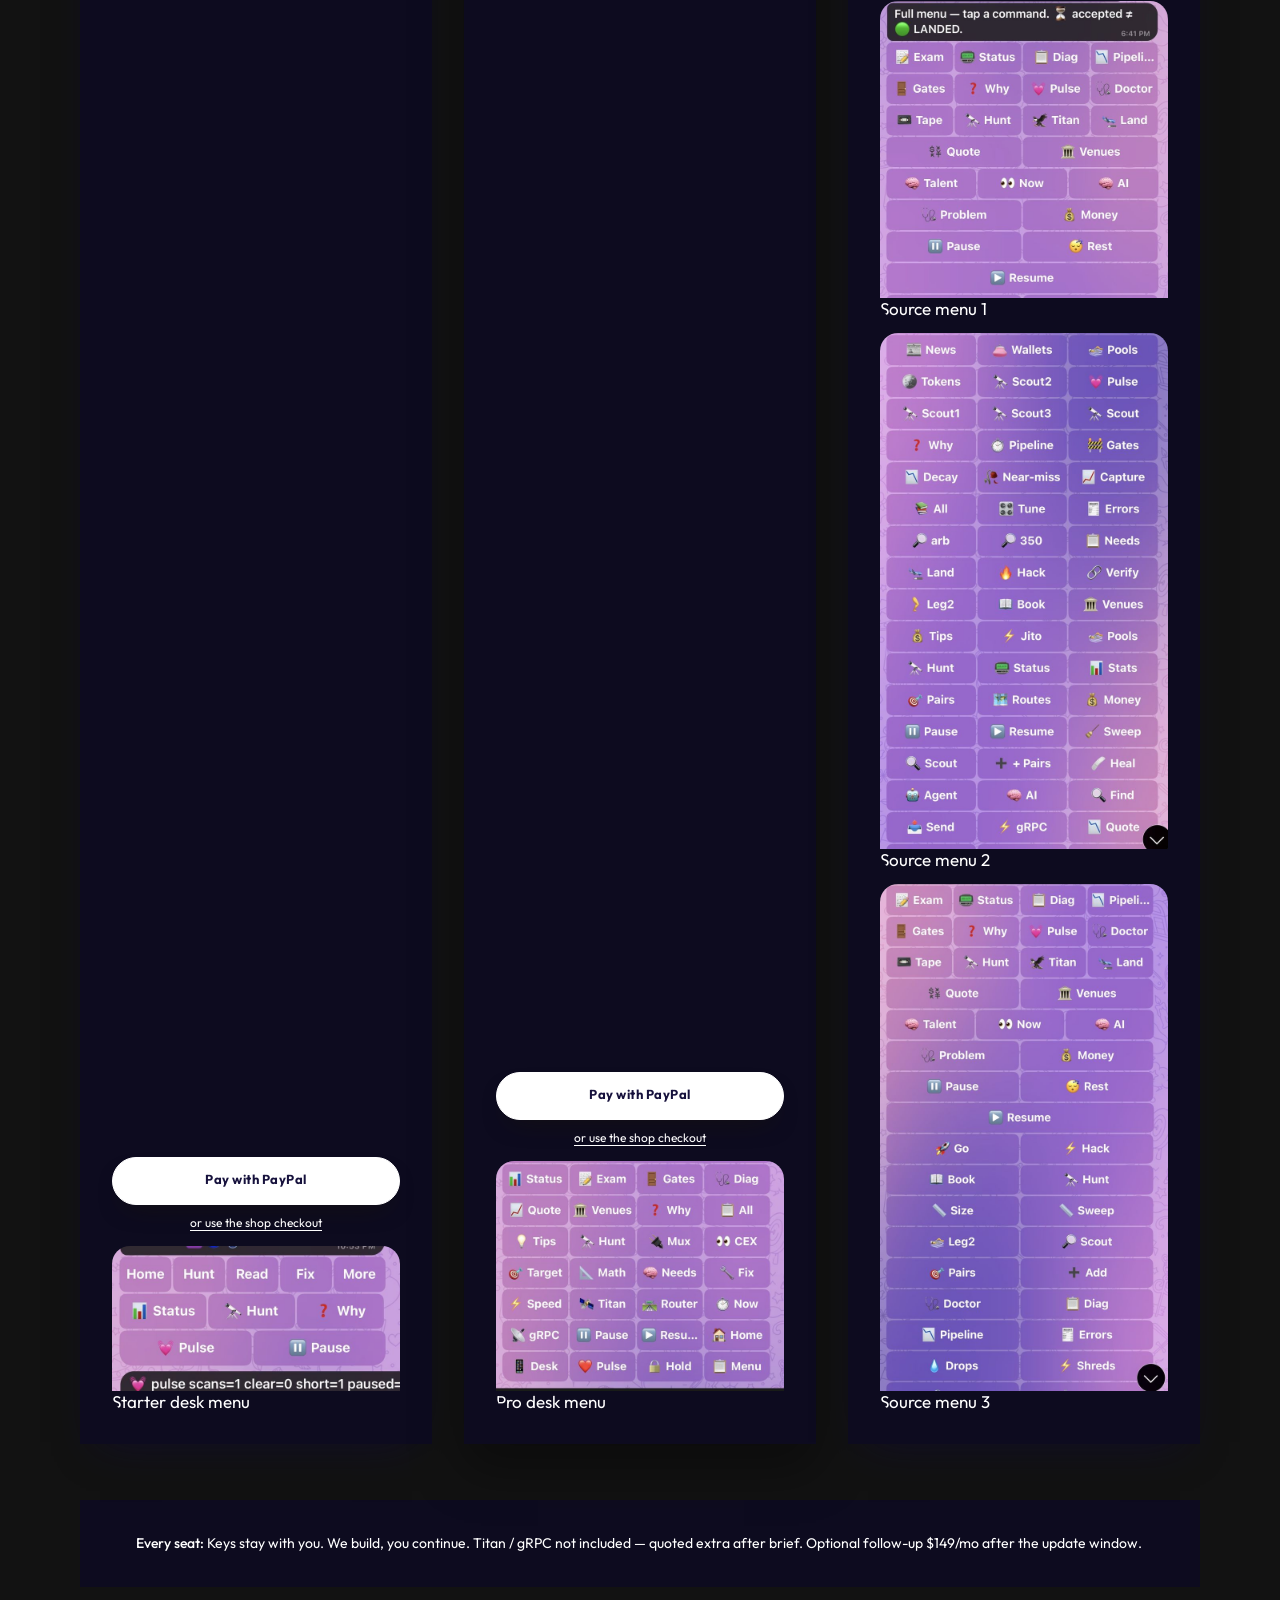
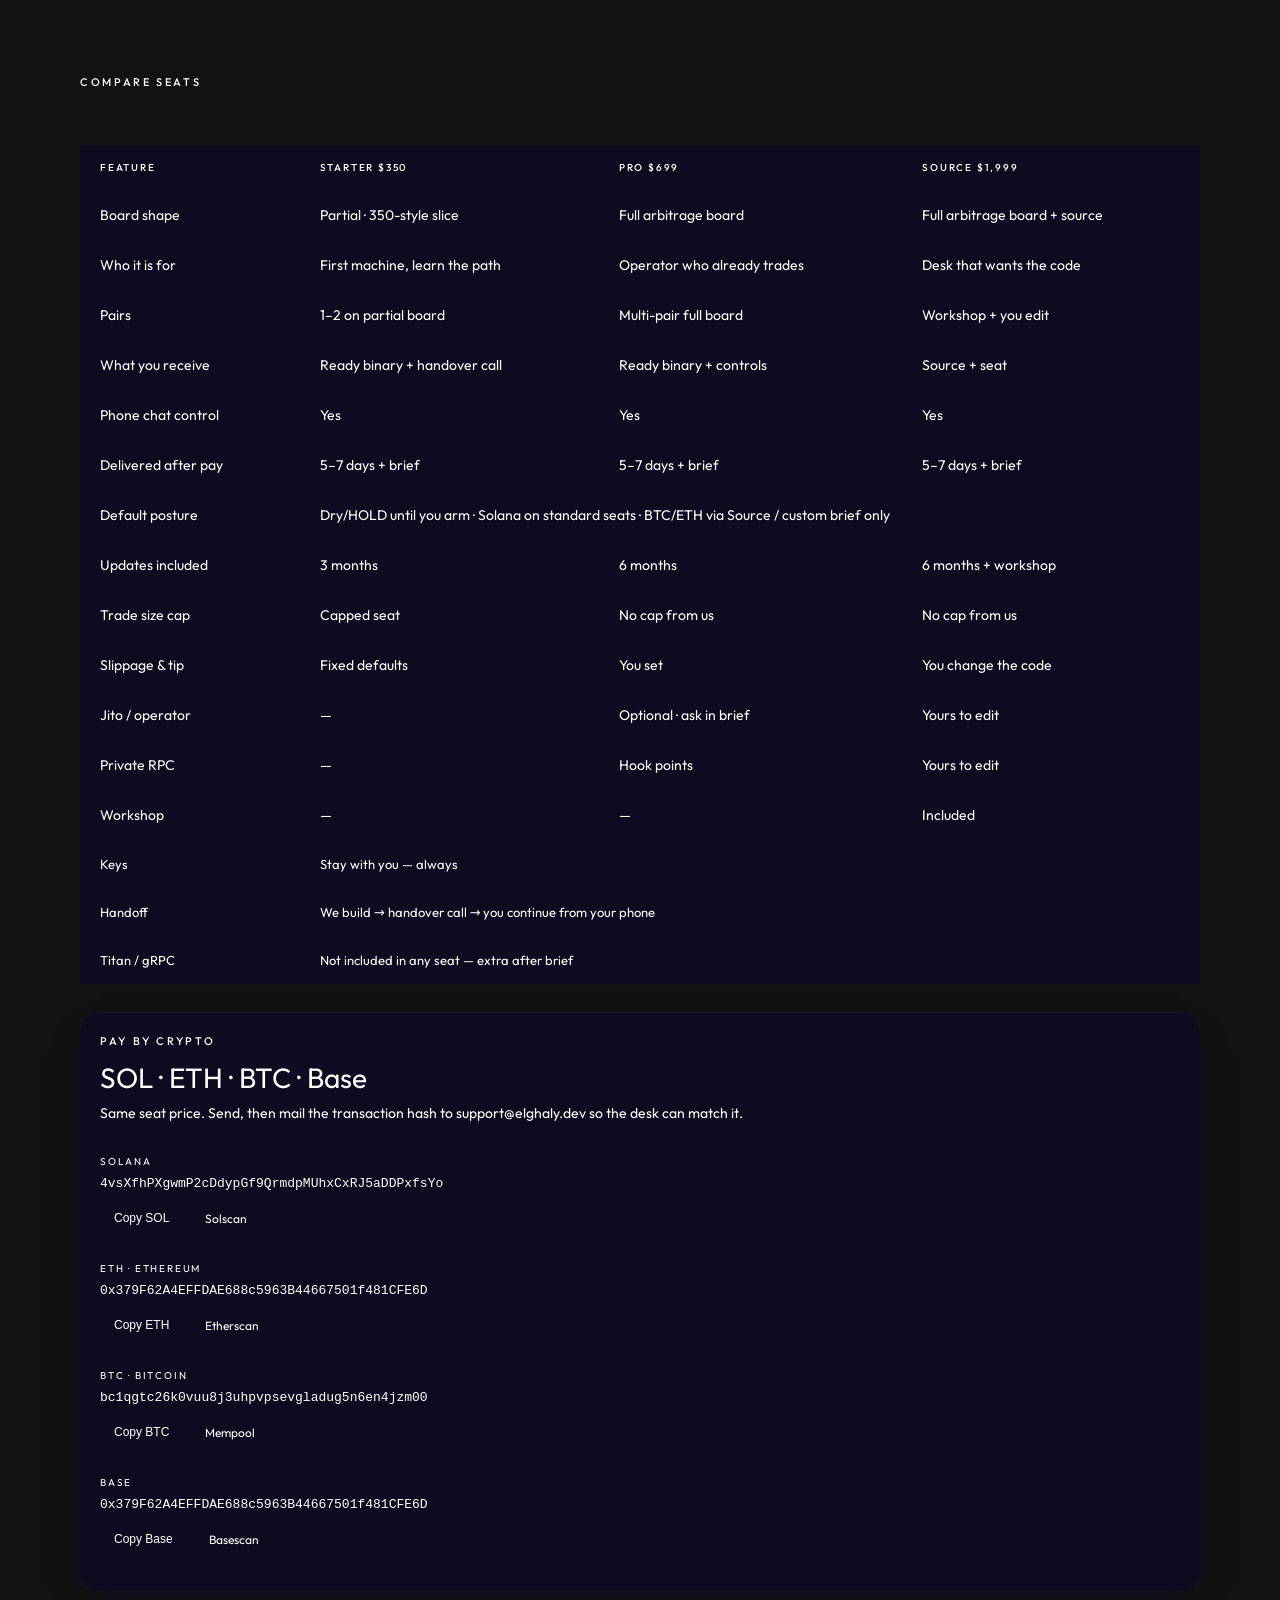
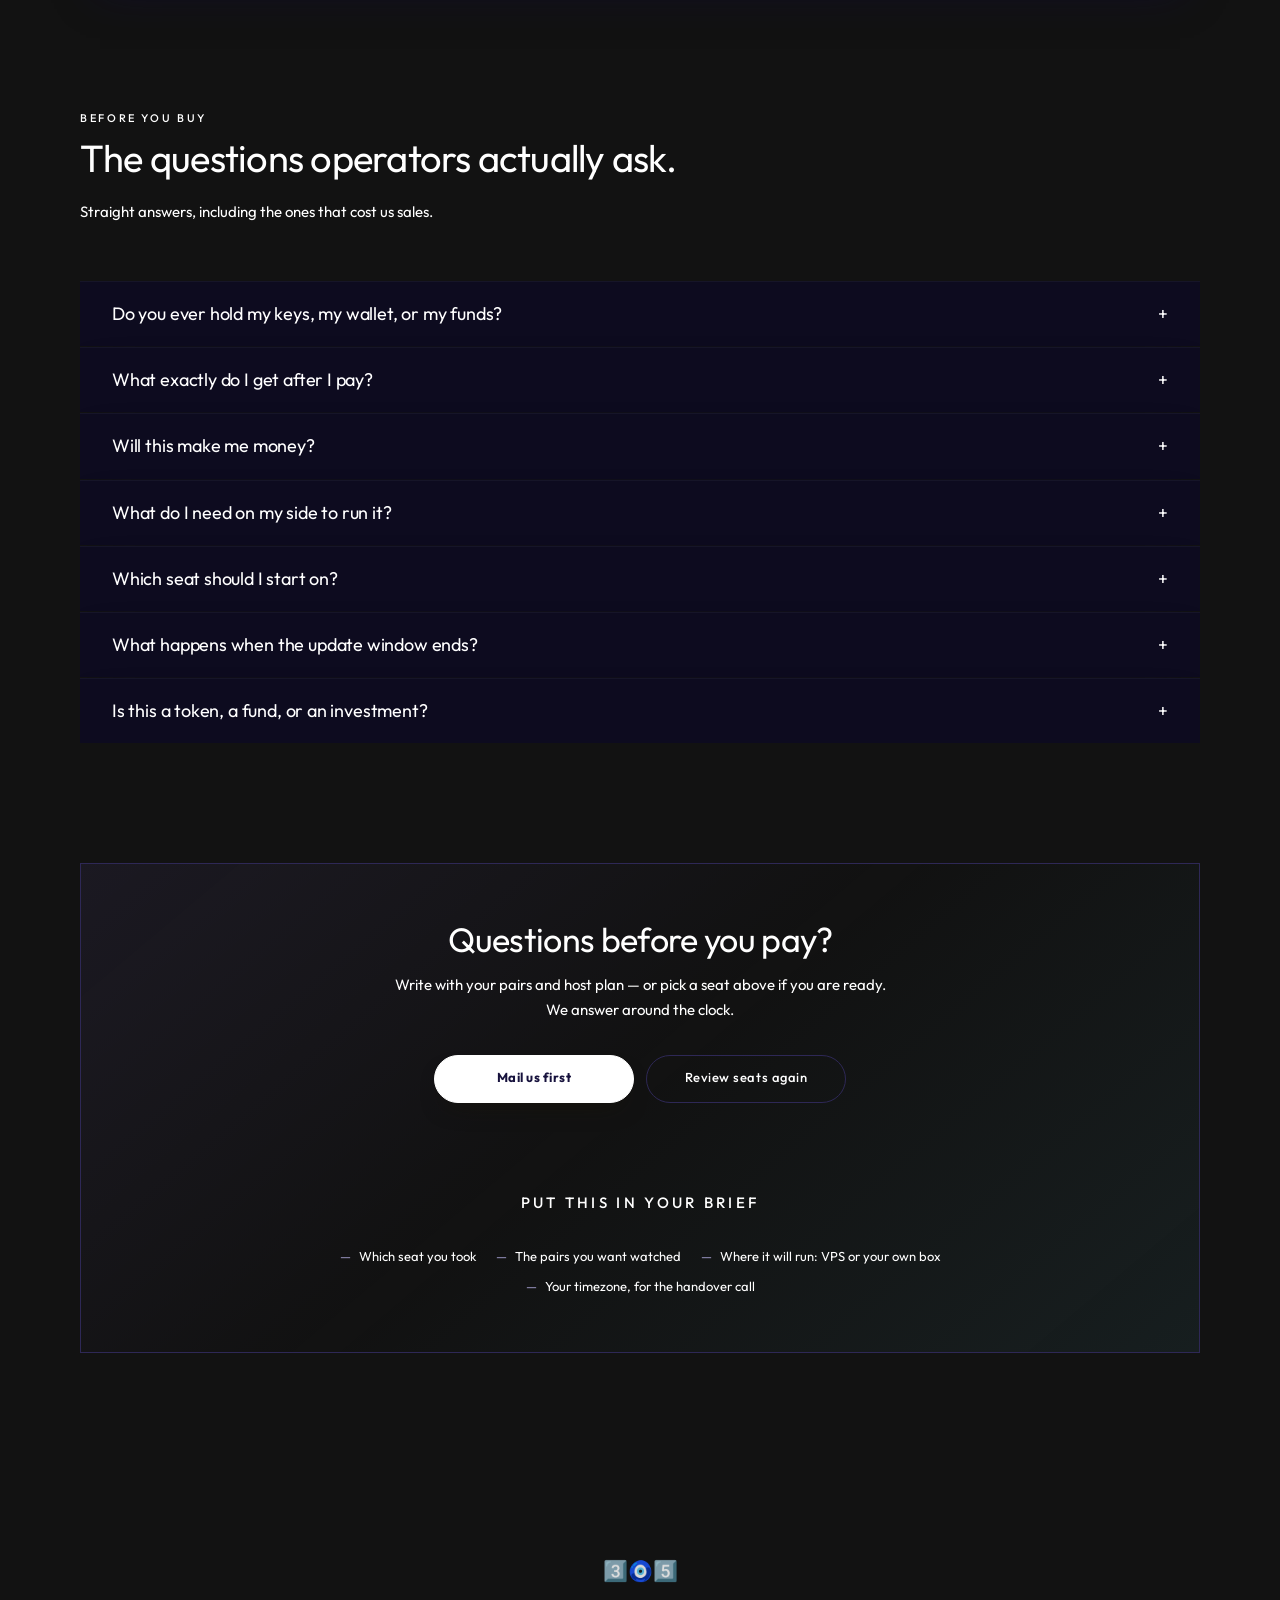
==== commit 506cee5b: "Delivery: 5–7 days everywhere instead of 3.35 hours (all languages) Apply owner decision: update del" ====
--- a/index.html
+++ b/index.html
@@ -4,7 +4,7 @@
 <meta charset="utf-8"/>
 <meta name="viewport" content="width=device-width,initial-scale=1"/>
 <title>Plumb — Ready Desk Software</title>
-<meta name="description" content="Self-hosted Solana desk software. Ships dry/HOLD. Controlled from a private chat on your phone, Jupiter routes, partial or full pair board. Delivered in 3.35 hours after payment and brief. Lifetime seats."/>
+<meta name="description" content="Self-hosted Solana desk software. Ships dry/HOLD. Controlled from a private chat on your phone, Jupiter routes, partial or full pair board. Ready in 5–7 days after payment and brief. Lifetime seats."/>
 <meta name="theme-color" content="#352373"/>
 <meta name="color-scheme" content="dark"/>
 <meta name="robots" content="index,follow,max-image-preview:large,max-snippet:-1"/>
@@ -12,7 +12,7 @@
 <link rel="canonical" href="https://plumb-35.elghaly.dev/"/>
 <meta property="og:site_name" content="Plumb — Elghaly"/>
 <meta property="og:title" content="Plumb — Ready Desk Software"/>
-<meta property="og:description" content="Self-hosted Solana desk. Ships dry/HOLD. Partial or full pair board. Delivered in 3.35 hours after payment and brief."/>
+<meta property="og:description" content="Self-hosted Solana desk. Ships dry/HOLD. Partial or full pair board. Ready in 5–7 days after payment and brief."/>
 <meta property="og:url" content="https://plumb-35.elghaly.dev/"/>
 <meta property="og:type" content="website"/>
 <meta property="og:locale" content="en_US"/>
@@ -22,7 +22,7 @@
 <meta property="og:image:alt" content="35 Plumb Elghaly — house mark"/>
 <meta name="twitter:card" content="summary_large_image"/>
 <meta name="twitter:title" content="Plumb — Ready Desk Software"/>
-<meta name="twitter:description" content="Self-hosted Solana desk. Ships dry/HOLD. Partial or full pair board. Delivered in 3.35 hours after payment and brief."/>
+<meta name="twitter:description" content="Self-hosted Solana desk. Ships dry/HOLD. Partial or full pair board. Ready in 5–7 days after payment and brief."/>
 <meta name="twitter:image" content="https://plumb-35.elghaly.dev/brand-35-plumb.jpg"/>
 <link rel="icon" href="/favicon.ico" sizes="any"/>
 <link rel="icon" href="/favicon.png" type="image/png"/>
@@ -78,7 +78,7 @@
    "name": "Plumb",
    "applicationCategory": "FinanceApplication",
    "operatingSystem": "Linux",
-   "description": "Self-hosted Solana desk software. Ships dry/HOLD. Controlled from a private chat on your phone, Jupiter routes, partial or full arbitrage pair board. Delivered within 3.35 hours of confirmed payment and brief. You host it and hold your own keys.",
+   "description": "Self-hosted Solana desk software. Ships dry/HOLD. Controlled from a private chat on your phone, Jupiter routes, partial or full arbitrage pair board. Ready within 5–7 days of confirmed payment and brief. You host it and hold your own keys.",
    "url": "https://plumb-35.elghaly.dev/",
    "image": "https://plumb-35.elghaly.dev/brand-35-plumb.jpg",
    "publisher": {
@@ -131,7 +131,7 @@
      "name": "What exactly do I get after I pay?",
      "acceptedAnswer": {
       "@type": "Answer",
-      "text": "A ready bot built for the pairs you name in the brief, delivered within 3.35 hours of confirmed payment and brief, plus a handover call to get it running on your host. Starter and Pro ship the running binary; Source ships the source code as well. Every seat is controlled from a private chat on your phone. Ships dry/HOLD by default."
+      "text": "A ready bot built for the pairs you name in the brief, delivered within 5–7 days of confirmed payment and brief, plus a handover call to get it running on your host. Starter and Pro ship the running binary; Source ships the source code as well. Every seat is controlled from a private chat on your phone. Ships dry/HOLD by default."
      }
     },
     {
@@ -240,12 +240,12 @@
     <p class="flagship brand-lock">💭 you dream we build 🧠💡</p>
     <div class="hero-copy">
       <p class="eyebrow" id="heroEyebrow">Lifetime seat · ships dry · HOLD until you arm it</p>
-      <h1 id="heroH1">Your machine.<br/>Your keys.<br/>Delivered in 3.35 hours.</h1>
+      <h2 id="heroH1">Your machine.<br/>Your keys.<br/>Ready in 5–7 days.</h2>
       <p class="lede" id="heroLede">Self-hosted Solana desk software you run on your hardware. Watches your named pairs, surfaces gaps on your board, and evaluates against <strong>your</strong> rules — controlled from a private, encrypted chat on your phone. Default posture is dry/HOLD: nothing sends until you explicitly arm it. Same house as <a href="https://35.elghaly.dev">35</a> and <a href="https://iris-35.elghaly.dev">IRIS</a>. We build, hand over, and stay reachable — we never touch your funds.</p>
       <p class="pitch-line" id="heroPitch">We build it. You run it. You keep it.</p>
     </div>
     <div class="hero-meta">
-      <p class="delivery" id="heroDelivery">Payment confirmed + brief received → binary on your side in <time>3.35</time> hours <span class="delivery-note" id="heroDeliveryNote">(conditions in Delivery)</span></p>
+      <p class="delivery delivery-lg" id="heroDelivery">Ready in <time>5–7</time> days · If your order is ready sooner, we&#39;ll let you know right away.</p>
       <p class="hero-help" id="heroHelp">Handover call and setup included · no subscription to start</p>
     </div>
     <aside class="trust-band reveal" aria-labelledby="trustTitle">
@@ -318,8 +318,8 @@
         <p id="why2">You cannot watch every book by hand. A desk bot brings speed and constant eyes; you bring the rules, the size, and the choice to stay dry or arm when ready. Keys stay with you. Control stays in a private chat on your phone — no browser dashboard required.</p>
       </article>
       <article class="why-card">
-        <h3 id="why3h">Delivered in 3.35 hours · we help we guide</h3>
-        <p id="why3">After payment and brief, your binary is on your side within 3.35 hours — then a handover call. We help, we guide; you continue from the chat on your phone. Start small, run dry first, treat early sessions as training — not hype, not a promise of results.</p>
+        <h3 id="why3h">Ready in 5–7 days · we help we guide</h3>
+        <p id="why3">After payment and brief, your binary is on your side within 5–7 days — then a handover call. We help, we guide; you continue from the chat on your phone. Start small, run dry first, treat early sessions as training — not hype, not a promise of results.</p>
       </article>
     </div>
   </section>
@@ -431,7 +431,7 @@
   <section id="delivery" class="reveal">
     <div class="section-head">
       <p class="section-label" id="delLabel">Delivery &amp; support</p>
-      <h2 class="section-title" id="delTitle">What 3.35 hours means — and what happens if it slips.</h2>
+      <h2 class="section-title" id="delTitle">What 5–7 days means — and what happens if it slips.</h2>
       <p class="section-note" id="delNote">Measured from confirmed payment plus a complete brief, to the binary delivered on your side and ready for handover. Not a promise of armed trading.</p>
     </div>
     <div class="delivery-terms">
@@ -463,7 +463,7 @@
     </div>
     <div class="timeline">
       <div class="timeline-step"><div class="num">1</div><p id="tl1">Pay seat + mail brief</p></div>
-      <div class="timeline-step"><div class="num">3.35h</div><p id="tl2">Binary on your side</p></div>
+      <div class="timeline-step"><div class="num">5–7d</div><p id="tl2">Binary on your side</p></div>
       <div class="timeline-step"><div class="num">→</div><p id="tl3">Handover call &amp; setup</p></div>
       <div class="timeline-step"><div class="num">✓</div><p id="tl4">You continue from your phone</p></div>
     </div>
@@ -558,7 +558,7 @@
         <p class="seat-tier" id="s1tier">Starter · 350 partial · $350</p>
         <p class="seat-price">$350 <span>once</span></p>
         <p class="seat-for" id="s1for">First machine — learn the path</p>
-        <p class="seat-delivery" id="s1del">Binary on your side in <time>3.35</time> hours after pay + brief</p>
+        <p class="seat-delivery" id="s1del">Binary on your side in <time>5–7</time> days after pay + brief</p>
         <p class="seat-help" id="s1help">Handover call included · ships dry/HOLD</p>
         <ul id="s1f">
           <li>Partial pair board — limited slice, not full desk</li>
@@ -579,7 +579,7 @@
         <p class="seat-tier" id="s2tier">Pro · full arbitrage · $699</p>
         <p class="seat-price">$699 <span>once</span></p>
         <p class="seat-for" id="s2for">Operator who already trades</p>
-        <p class="seat-delivery" id="s2del">Binary on your side in <time>3.35</time> hours after pay + brief</p>
+        <p class="seat-delivery" id="s2del">Binary on your side in <time>5–7</time> days after pay + brief</p>
         <p class="seat-help" id="s2help">Handover call included · ships dry/HOLD</p>
         <ul id="s2f">
           <li>Full multi-pair arbitrage board</li>
@@ -600,7 +600,7 @@
         <p class="seat-tier" id="s3tier">Source · full arbitrage + code · $1,999</p>
         <p class="seat-price">$1,999 <span>once</span></p>
         <p class="seat-for" id="s3for">Desk that wants the code</p>
-        <p class="seat-delivery" id="s3del">Binary on your side in <time>3.35</time> hours after pay + brief</p>
+        <p class="seat-delivery" id="s3del">Binary on your side in <time>5–7</time> days after pay + brief</p>
         <p class="seat-help" id="s3help">Handover call included · ships dry/HOLD</p>
         <ul id="s3f">
           <li>Everything in Pro, plus the source</li>
@@ -631,7 +631,7 @@
           <tr><td>Pairs</td><td>1–2 on partial board</td><td class="yes">Multi-pair full board</td><td class="yes">Workshop + you edit</td></tr>
           <tr><td>What you receive</td><td>Ready binary + handover call</td><td>Ready binary + controls</td><td class="yes">Source + seat</td></tr>
           <tr><td>Phone chat control</td><td class="yes">Yes</td><td class="yes">Yes</td><td class="yes">Yes</td></tr>
-          <tr><td>Delivered after pay</td><td class="yes">3.35 hours + brief</td><td class="yes">3.35 hours + brief</td><td class="yes">3.35 hours + brief</td></tr>
+          <tr><td>Delivered after pay</td><td class="yes">5–7 days + brief</td><td class="yes">5–7 days + brief</td><td class="yes">5–7 days + brief</td></tr>
           <tr><td>Default posture</td><td colspan="3">Dry/HOLD until you arm · Solana on standard seats · BTC/ETH via Source / custom brief only</td></tr>
           <tr><td>Updates included</td><td>3 months</td><td class="yes">6 months</td><td class="yes">6 months + workshop</td></tr>
           <tr><td>Trade size cap</td><td>Capped seat</td><td class="yes">No cap from us</td><td class="yes">No cap from us</td></tr>
@@ -661,7 +661,7 @@
       </details>
       <details>
         <summary id="q2">What exactly do I get after I pay?</summary>
-        <div class="faq-body" id="a2">A ready bot built for the pairs you name in the brief, delivered within 3.35 hours of confirmed payment and brief, plus a handover call to get it running on your host. Starter and Pro ship the running binary; Source ships the source code as well. Every seat is controlled from a private chat on your phone — no browser dashboard to keep open. Ships dry/HOLD by default.</div>
+        <div class="faq-body" id="a2">A ready bot built for the pairs you name in the brief, delivered within 5–7 days of confirmed payment and brief, plus a handover call to get it running on your host. Starter and Pro ship the running binary; Source ships the source code as well. Every seat is controlled from a private chat on your phone — no browser dashboard to keep open. Ships dry/HOLD by default.</div>
       </details>
       <details>
         <summary id="q3">Will this make me money?</summary>
@@ -708,7 +708,6 @@
 
   <footer>
     <div class="marks marks-desk" aria-hidden="true">3️⃣🧿5️⃣</div>
-    <p id="footContact">Email first: <a href="mailto:support@elghaly.dev">support@elghaly.dev</a>. Calls only by appointment.</p>
     <div class="networks-block" aria-label="Network family">
       <p class="networks-label" id="netLabel">Networks</p>
       <div class="networks-row">
@@ -737,15 +736,15 @@
     </div>
     <p class="love brand-lock">made by love ❤️</p>
     <p>elghaly, LLC</p>
-    <p class="addr" id="footAddr">Email first: <a href="mailto:support@elghaly.dev">support@elghaly.dev</a>. Calls only by appointment.</p>
-    <p class="addr legal-links"><a href="https://elghaly.dev/about.html">About</a> · <a href="https://elghaly.dev/contact.html">Contact</a> · <a href="https://chatting.elghaly.dev">Chatting</a> · <a href="/refunds/">Refunds</a> · <a href="https://elghaly.dev/delivery.html">Delivery</a> · <a href="https://elghaly.dev/terms.html">Terms</a> · <a href="https://elghaly.dev/privacy.html">Privacy</a></p>
+    <p class="addr" id="footAddr">Contact: <a href="mailto:support@elghaly.dev">support@elghaly.dev</a></p>
+    <p class="addr legal-links"><a href="https://elghaly.dev/about.html">About</a> · <a href="https://chatting.elghaly.dev">Chatting</a> · <a href="/refunds/">Refunds</a> · <a href="https://elghaly.dev/delivery.html">Delivery</a> · <a href="https://elghaly.dev/terms.html">Terms</a> · <a href="https://elghaly.dev/privacy.html">Privacy</a></p>
     <p class="fine" id="fine">Plumb is desk software sold as-is, without warranty. We make no claims about results, returns, CLEAR, land, or any outcome. You host it, you hold the keys, you accept the risk. Not a token sale. Not an investment. <a href="refunds/">Refunds</a>.</p>
   <p class="lic-badges"><a href="https://creativecommons.org/licenses/by/4.0/" rel="license">© elghaly · CC BY 4.0</a> <a href="https://github.com/Alarm2024">Open source</a></p>
   </footer>
 </div>
 
 <aside class="mobile-cta" id="mobileCta" aria-labelledby="barTitle" hidden>
-  <span><strong id="barTitle">Lifetime seat · from $350</strong><span id="barNote">Delivered in 3.35 hours · dry/HOLD</span></span>
+  <span><strong id="barTitle">Lifetime seat · from $350</strong><span id="barNote">Ready in 5–7 days · dry/HOLD</span></span>
   <a class="btn btn-primary" href="#seats" id="barBtn">See seats</a>
 </aside>
 
--- a/css/house-glass.css
+++ b/css/house-glass.css
@@ -663,6 +663,8 @@
   font-weight:500;letter-spacing:.02em;
 }
 .delivery time{font-family:var(--serif);font-size:17px;color:var(--ink);font-weight:400}
+.delivery.delivery-lg{display:inline-block;font-size:14.5px;letter-spacing:.01em;border-radius:18px;line-height:1.5}
+.delivery.delivery-lg time{font-size:19px}
 .delivery-note{font-size:11px;color:var(--muted-soft);font-weight:400;margin-left:4px}
 .hero-help{font-size:14px;color:var(--muted-soft);font-weight:400}
 .trust-band{
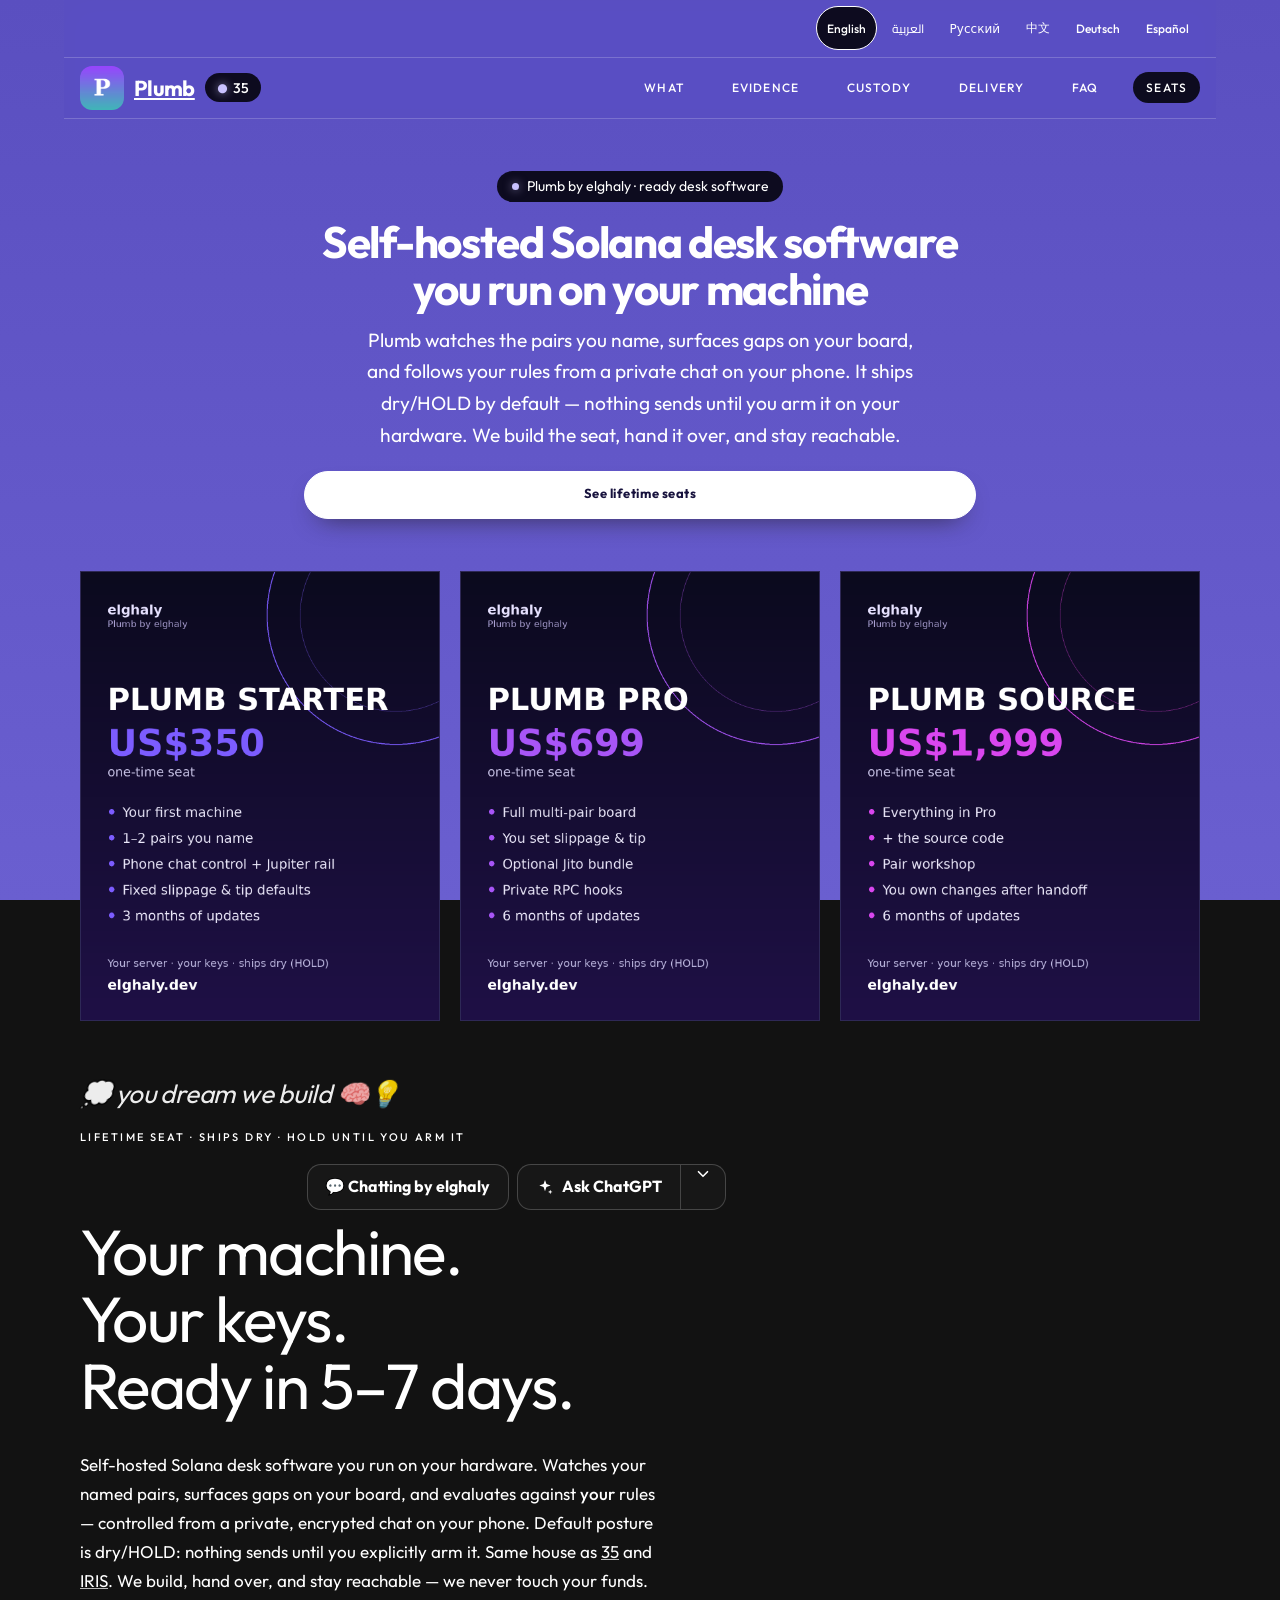
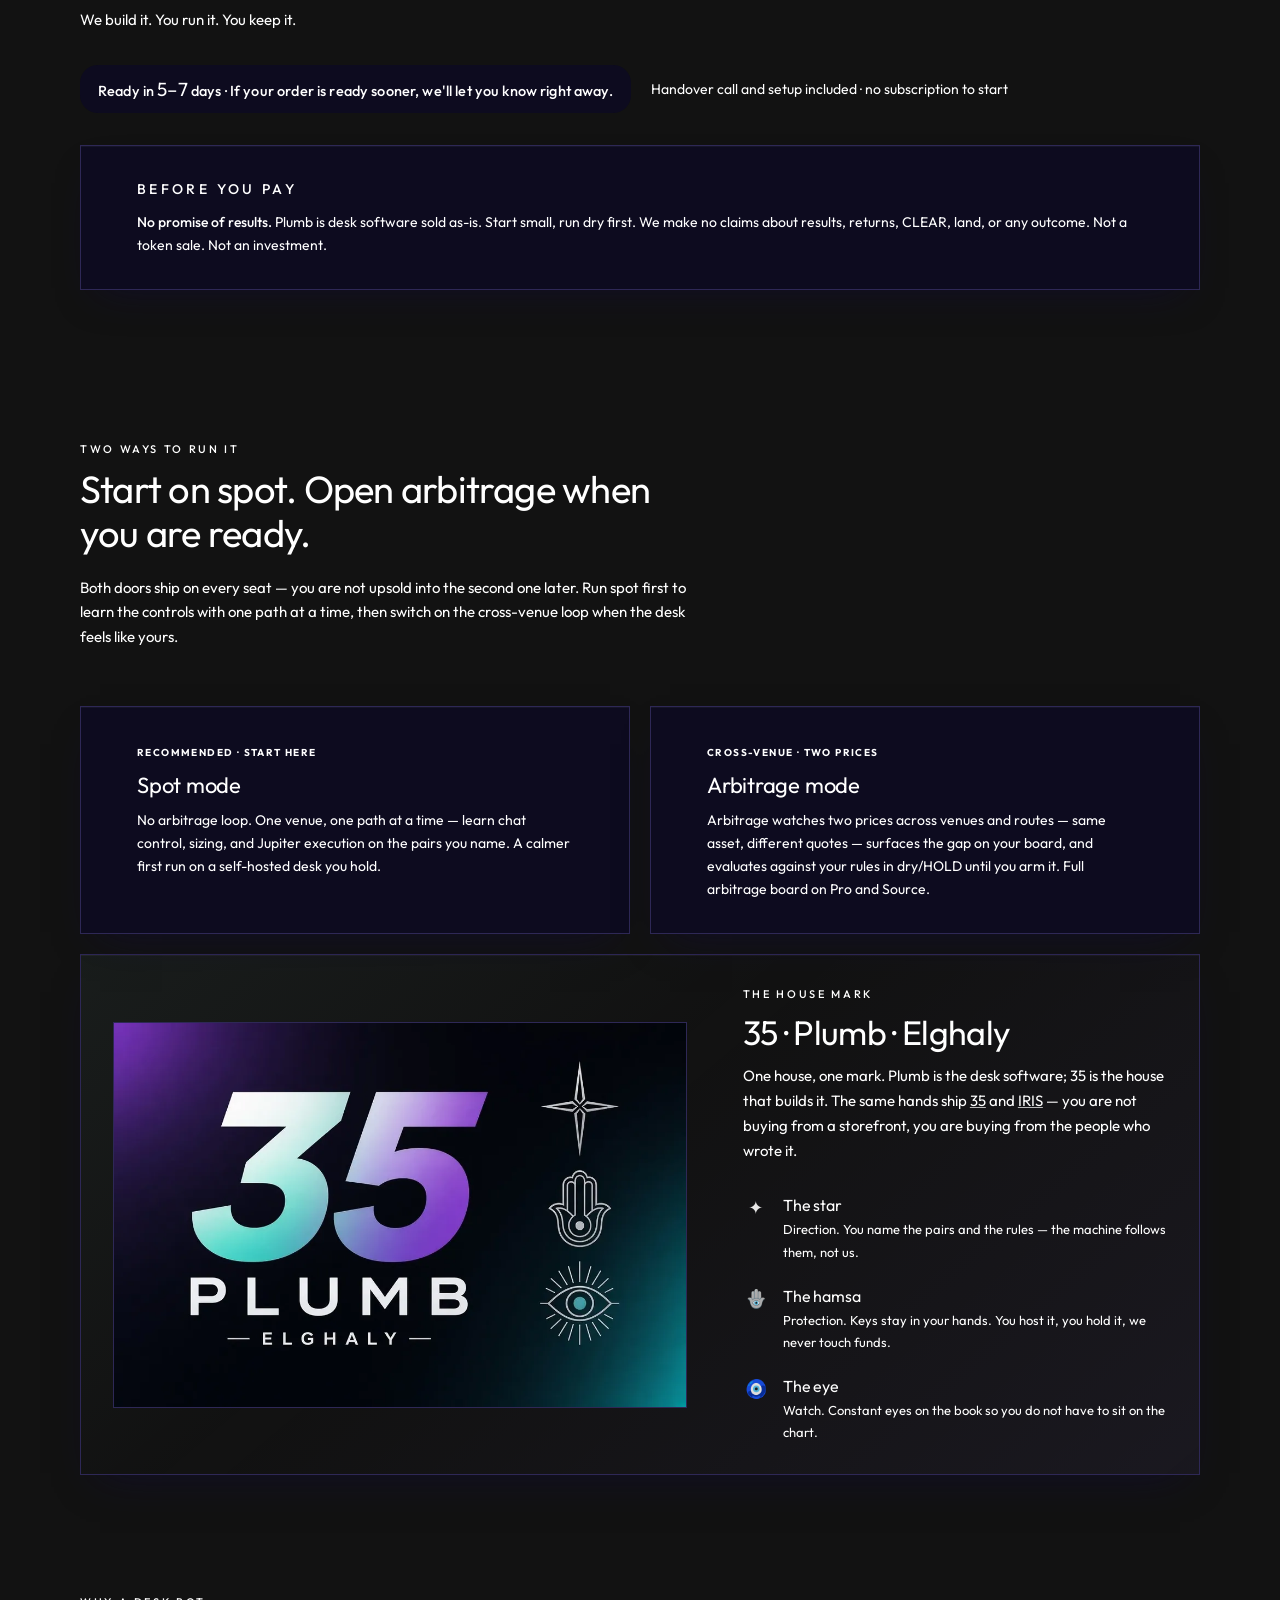
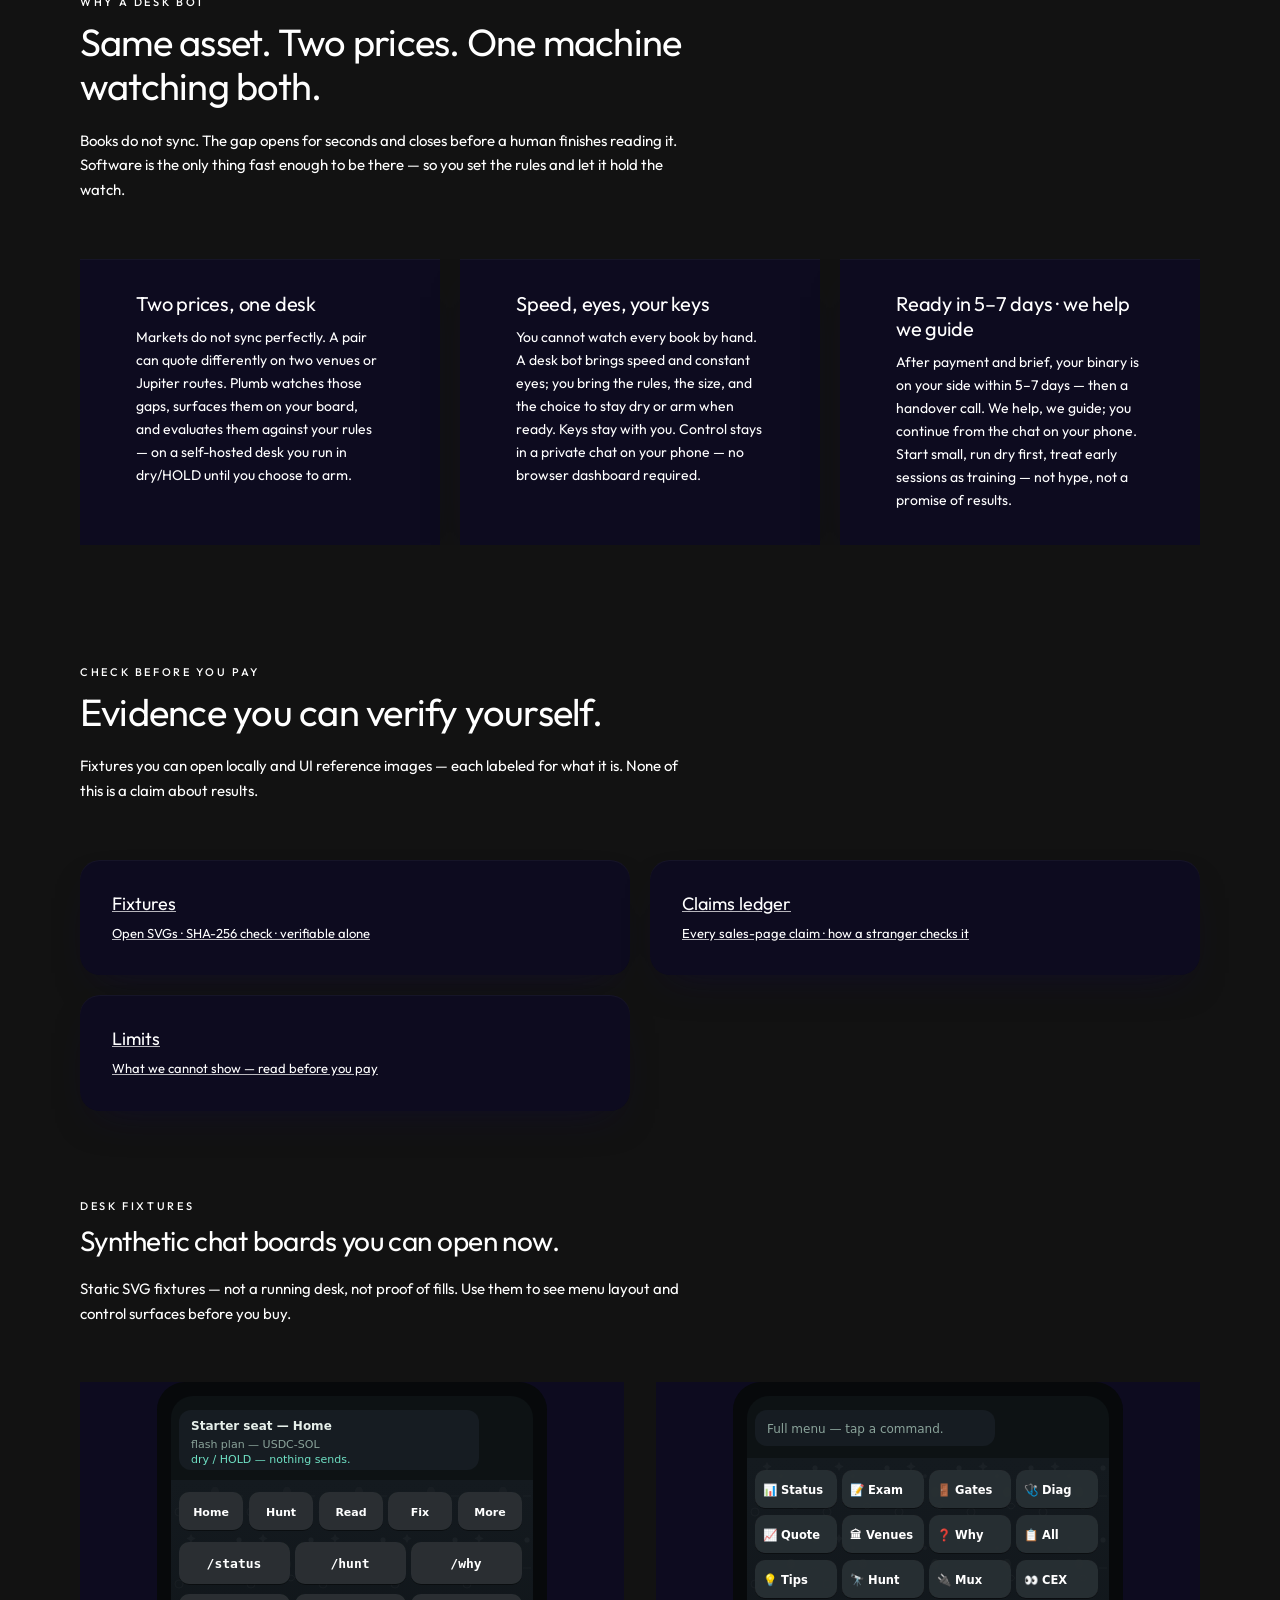
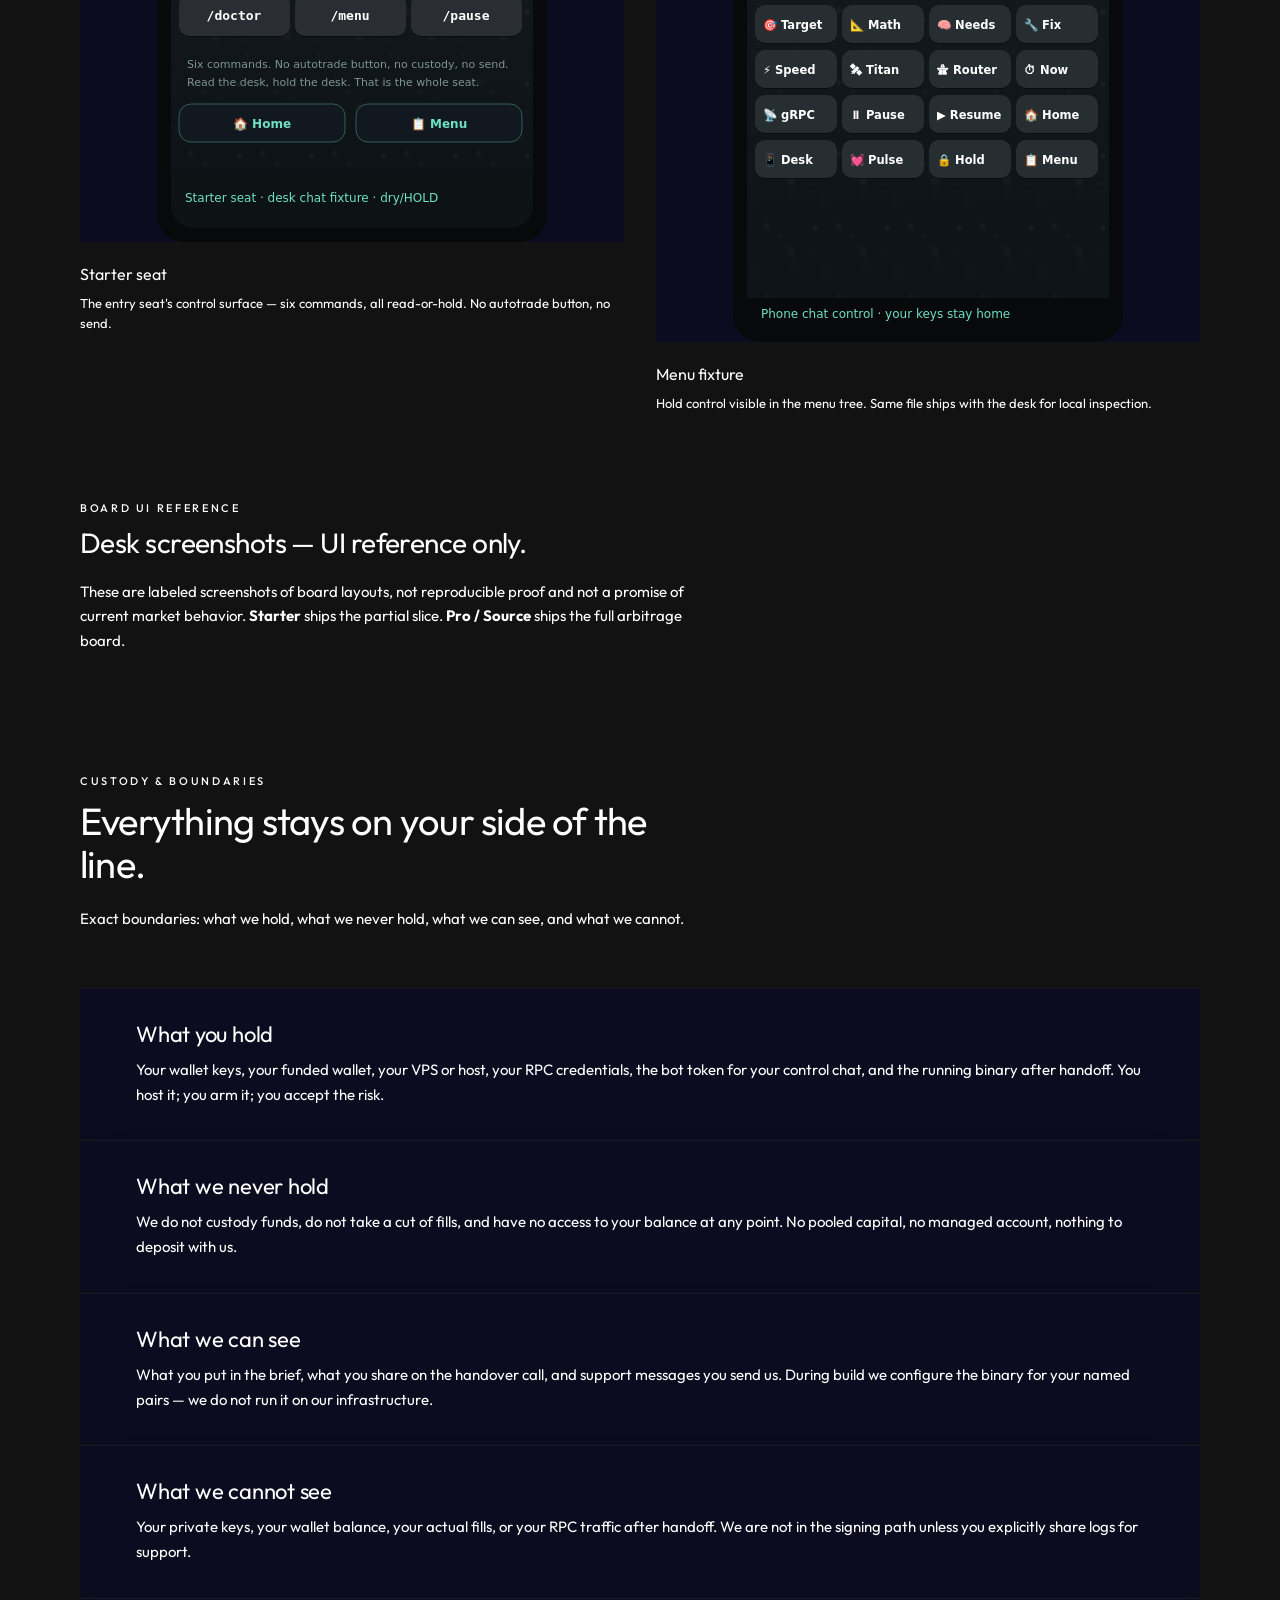
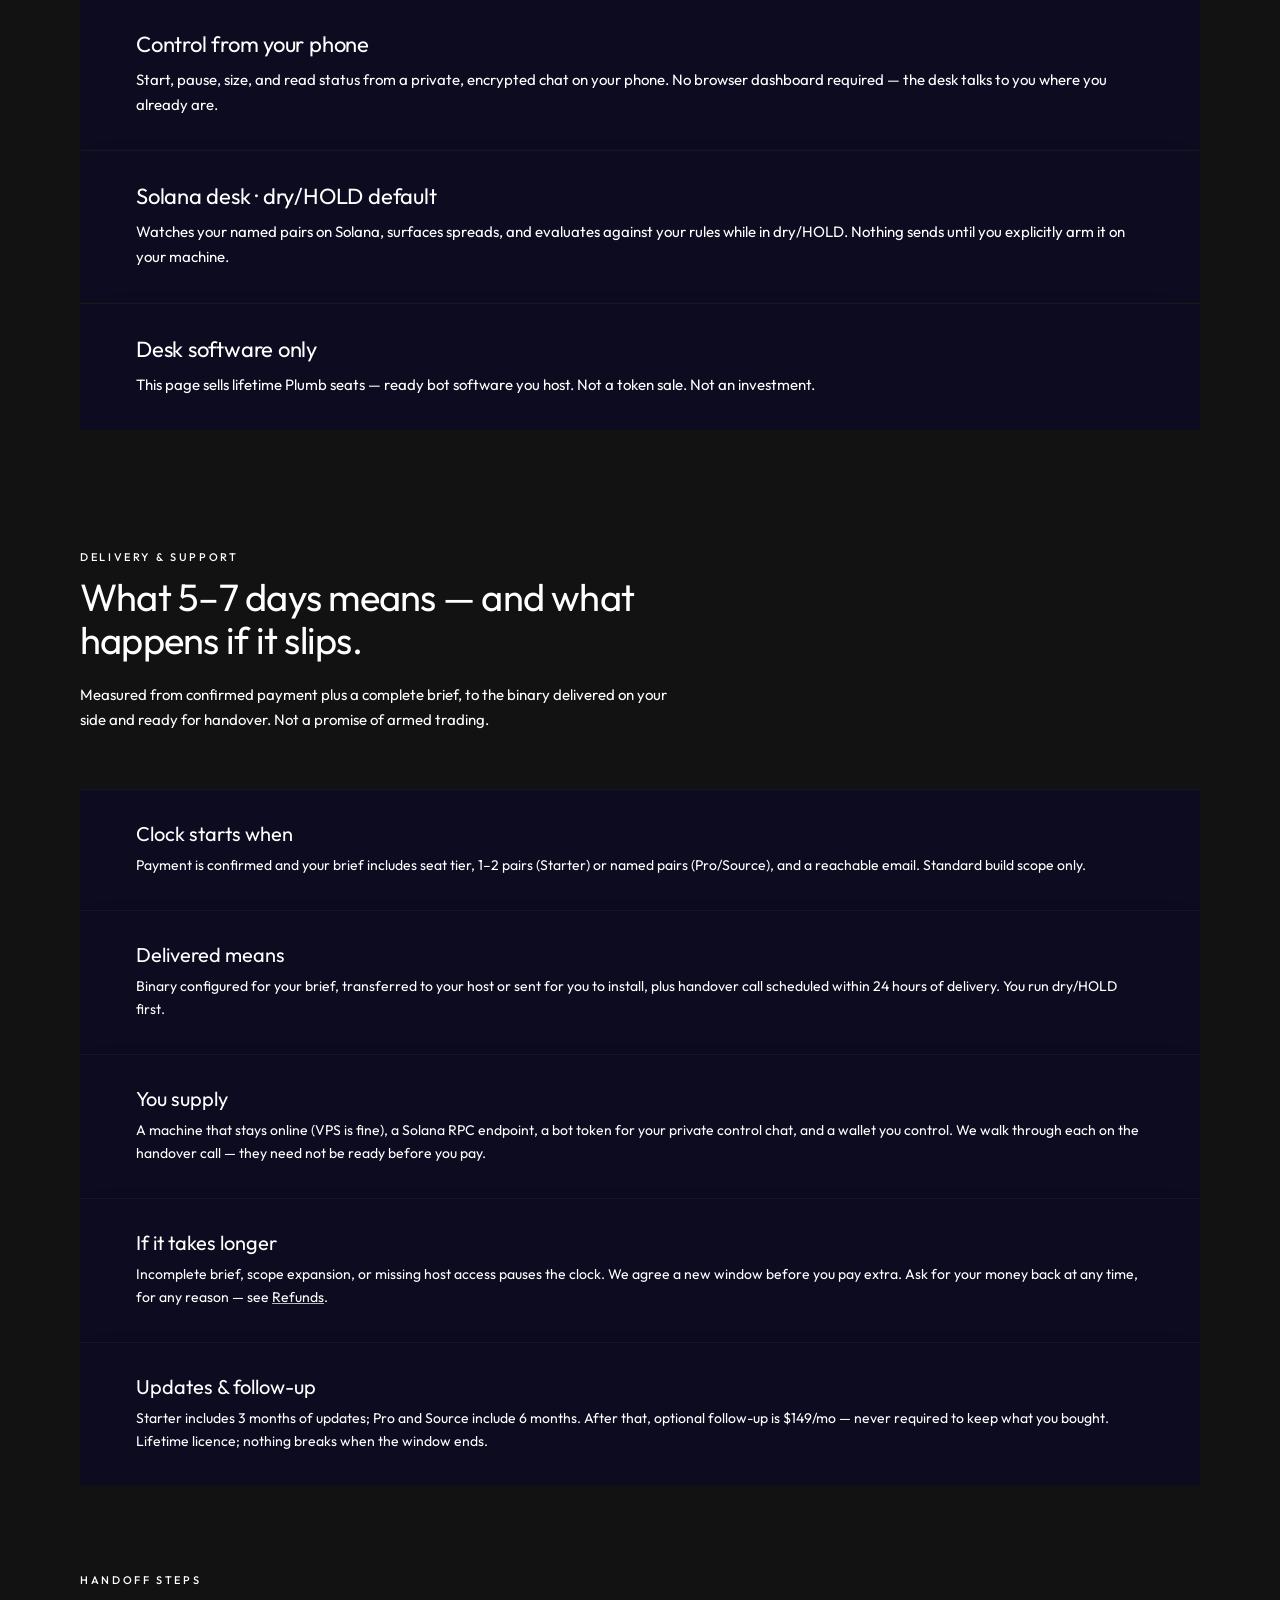
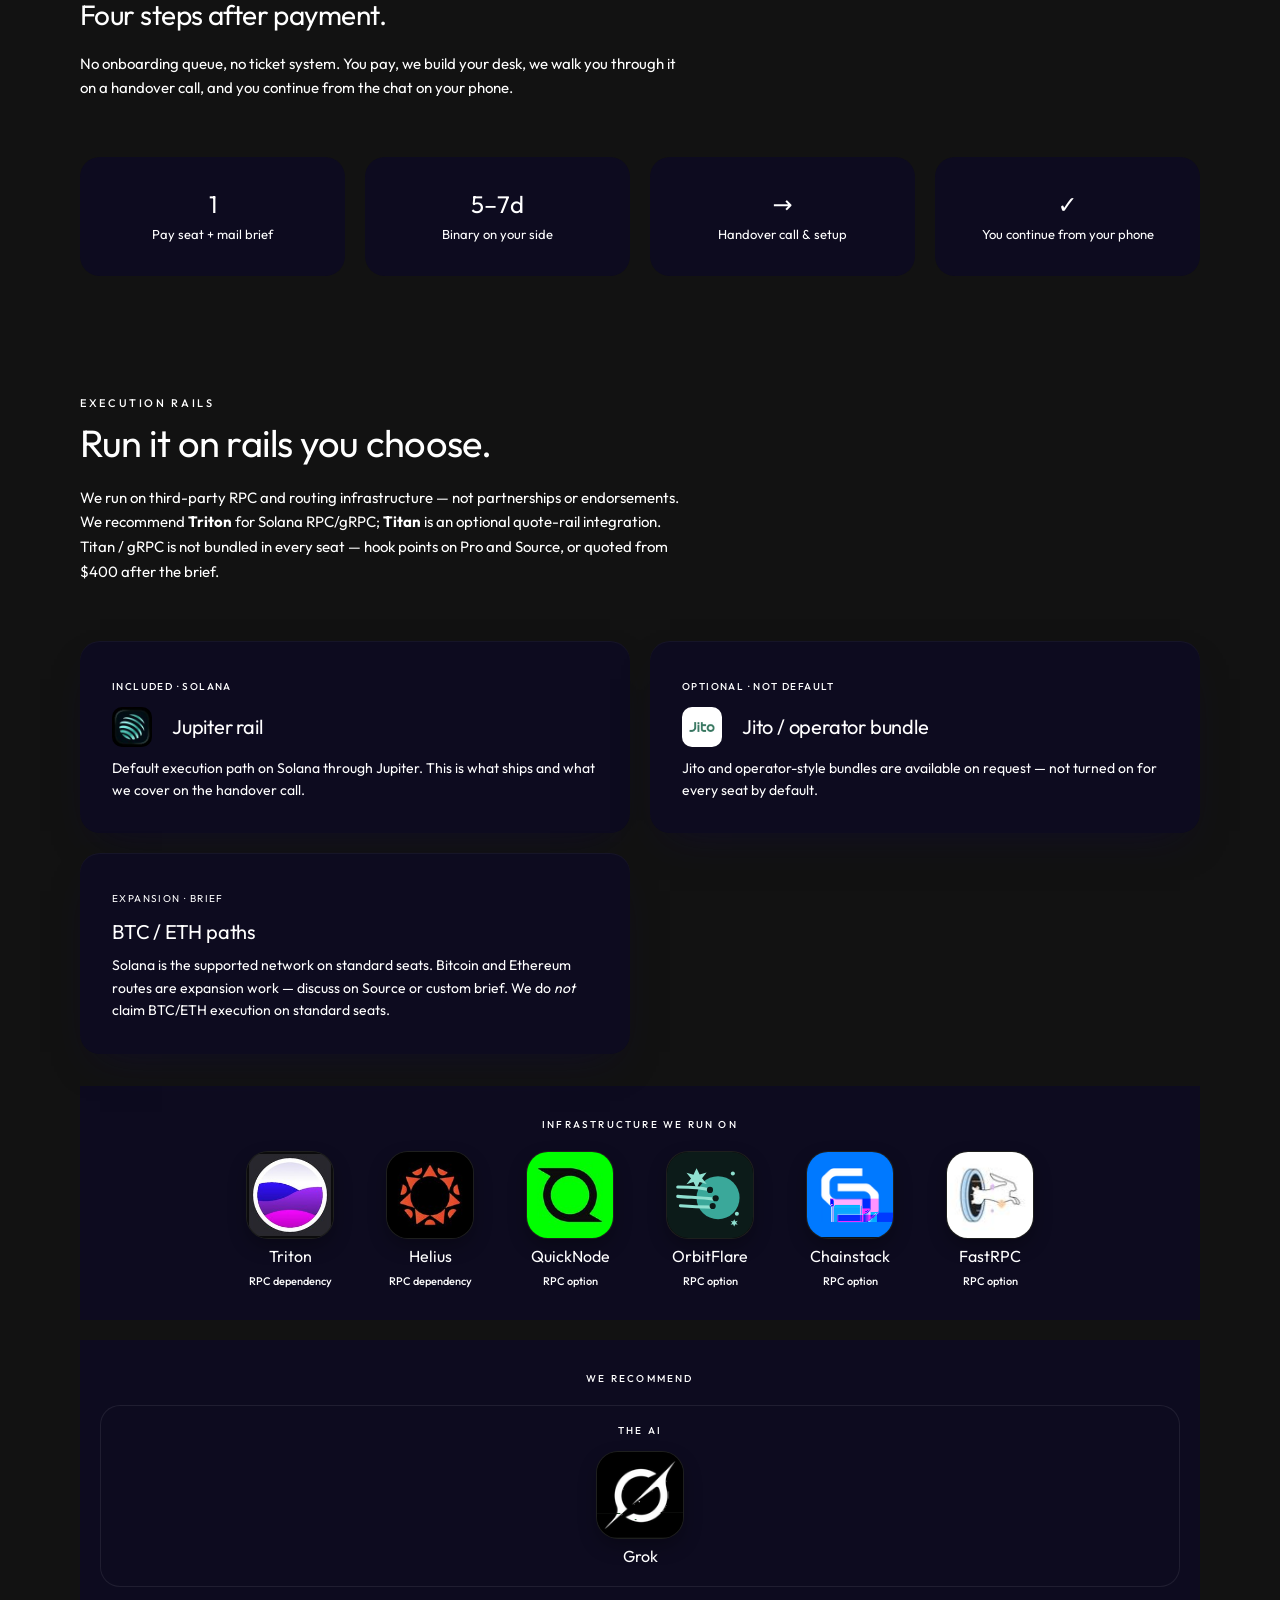
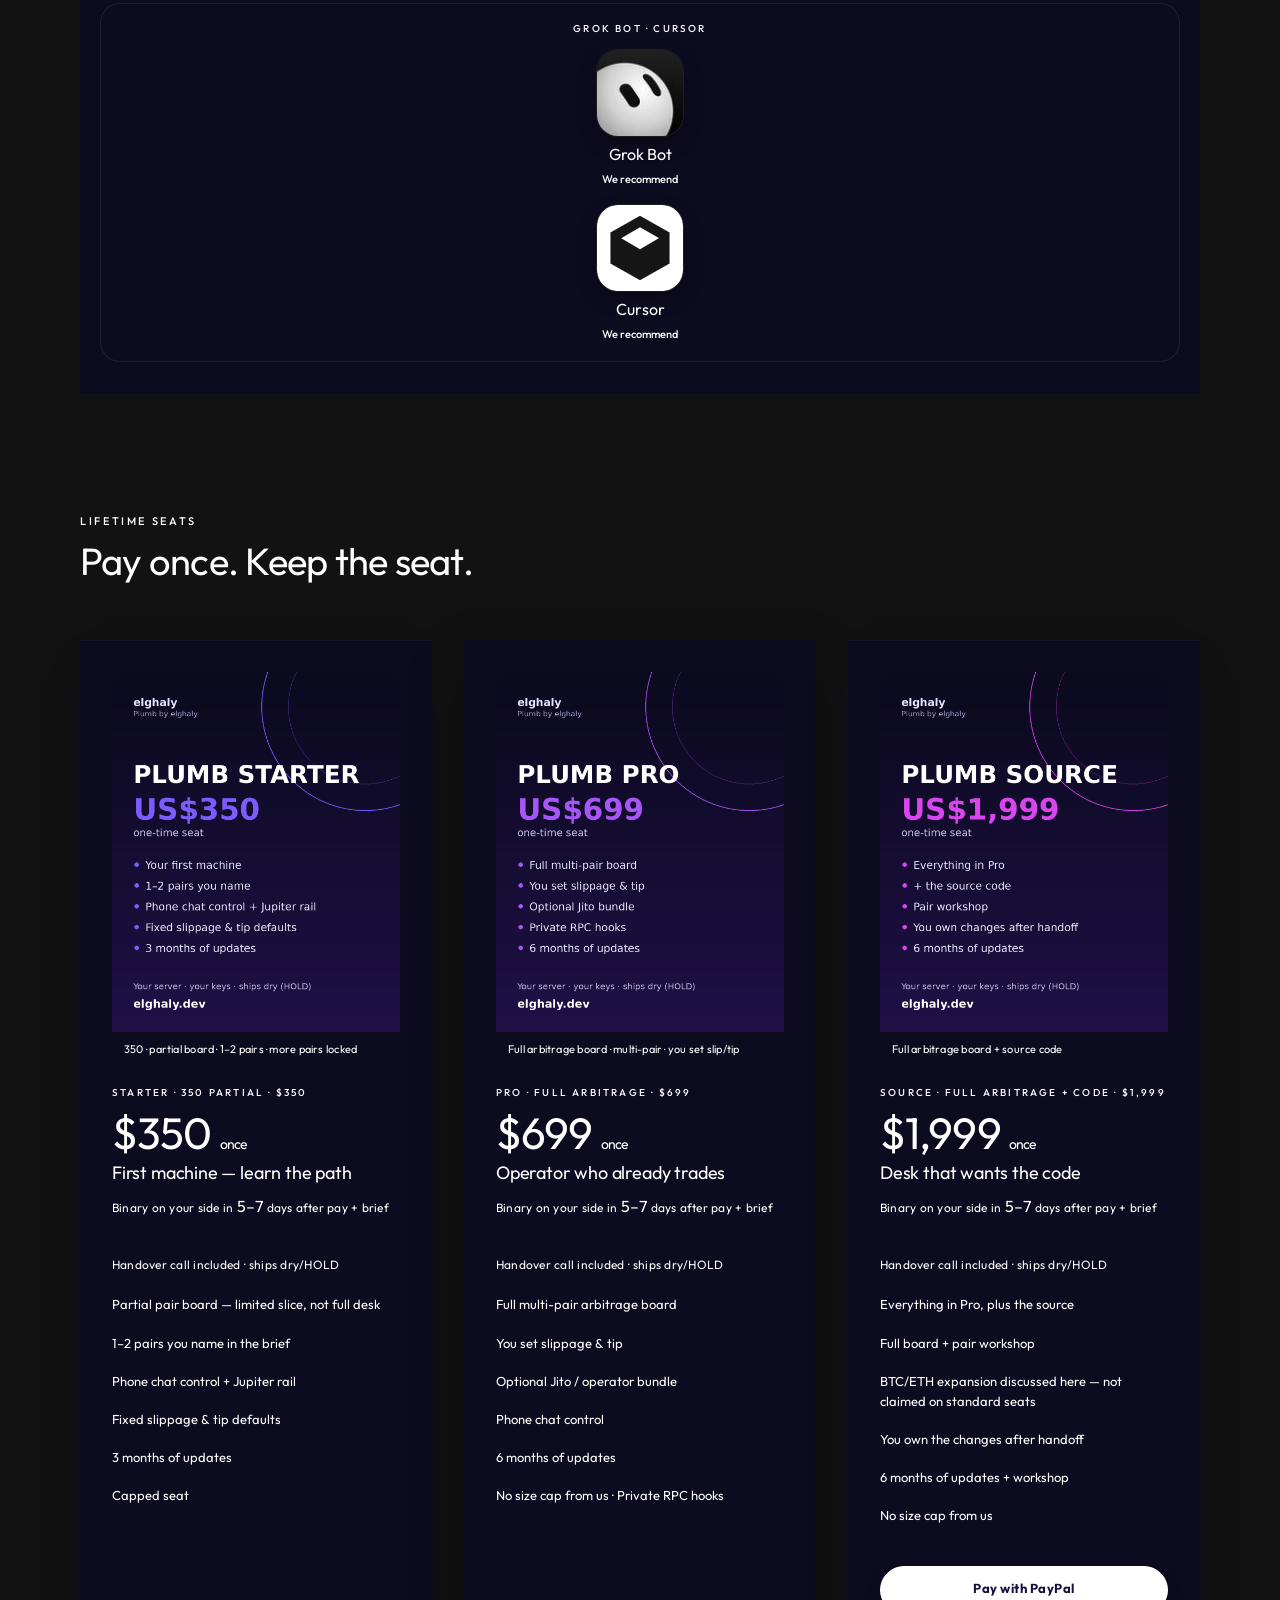
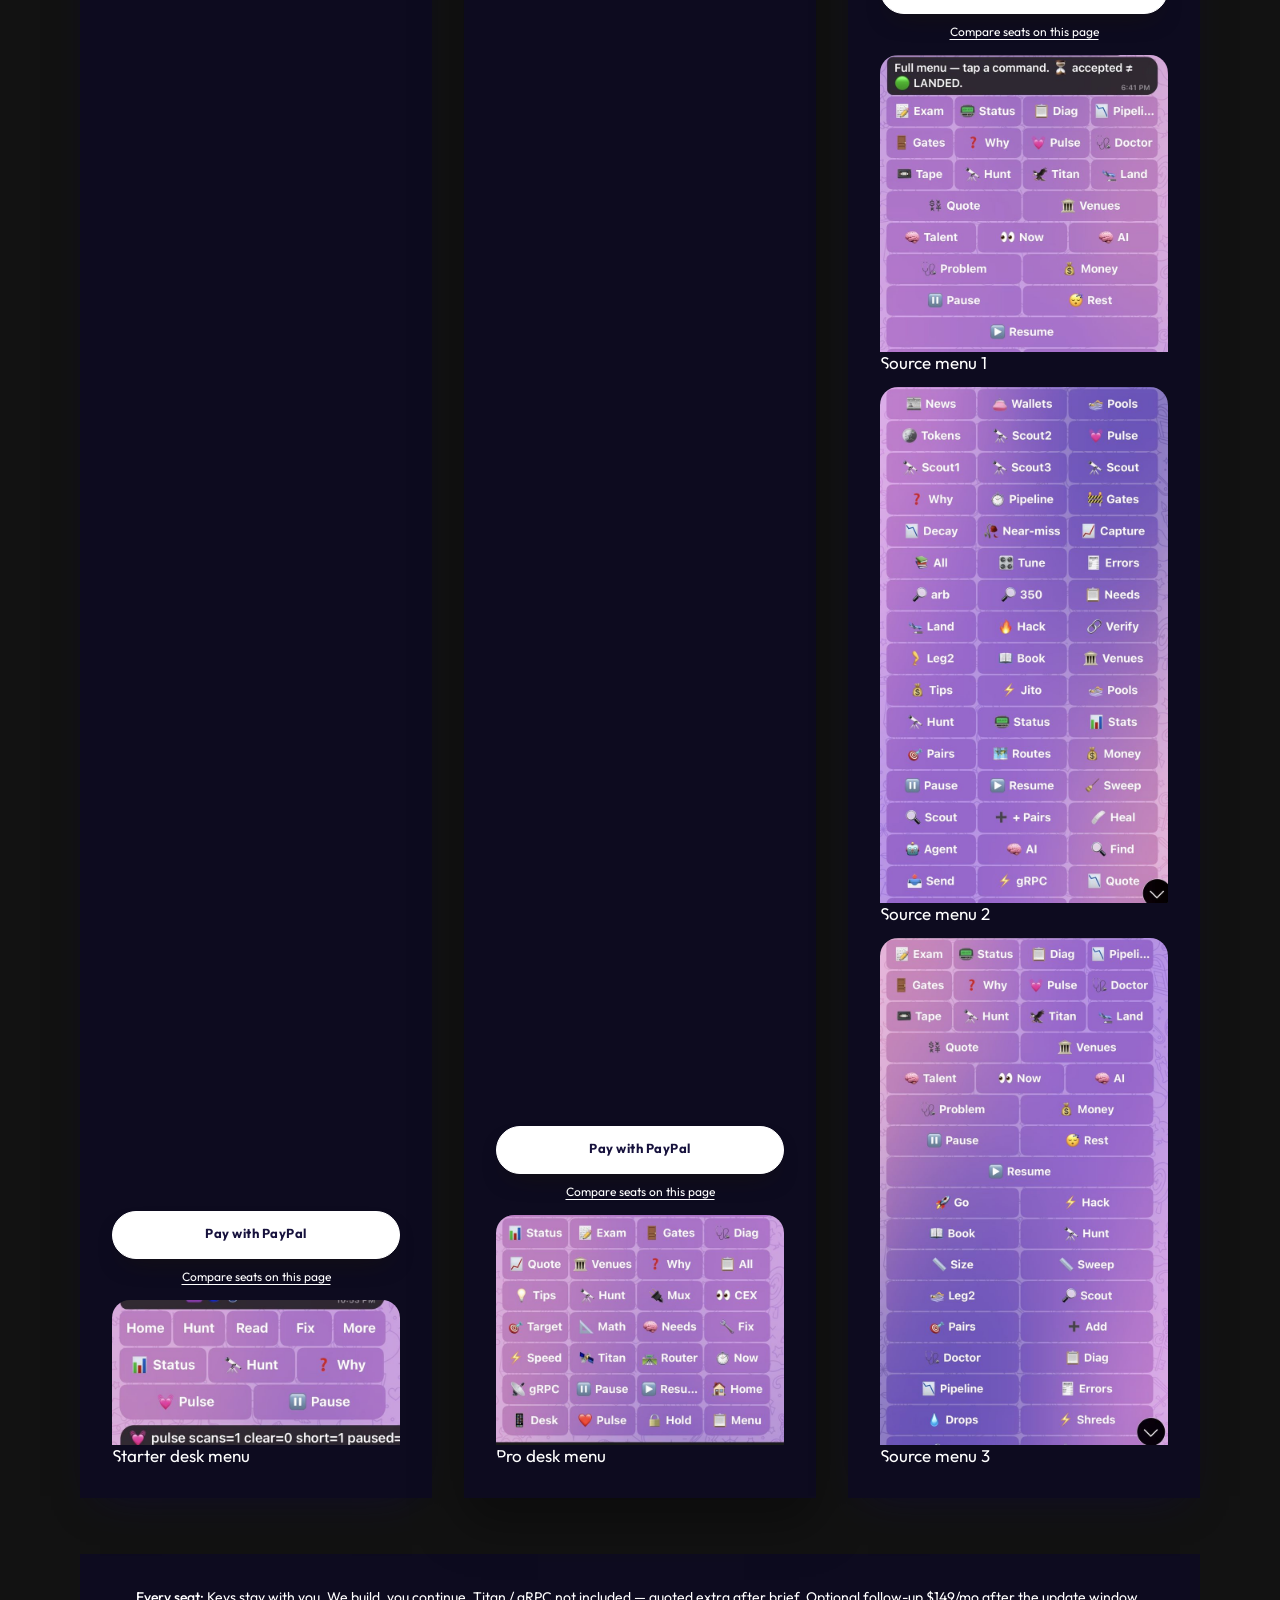
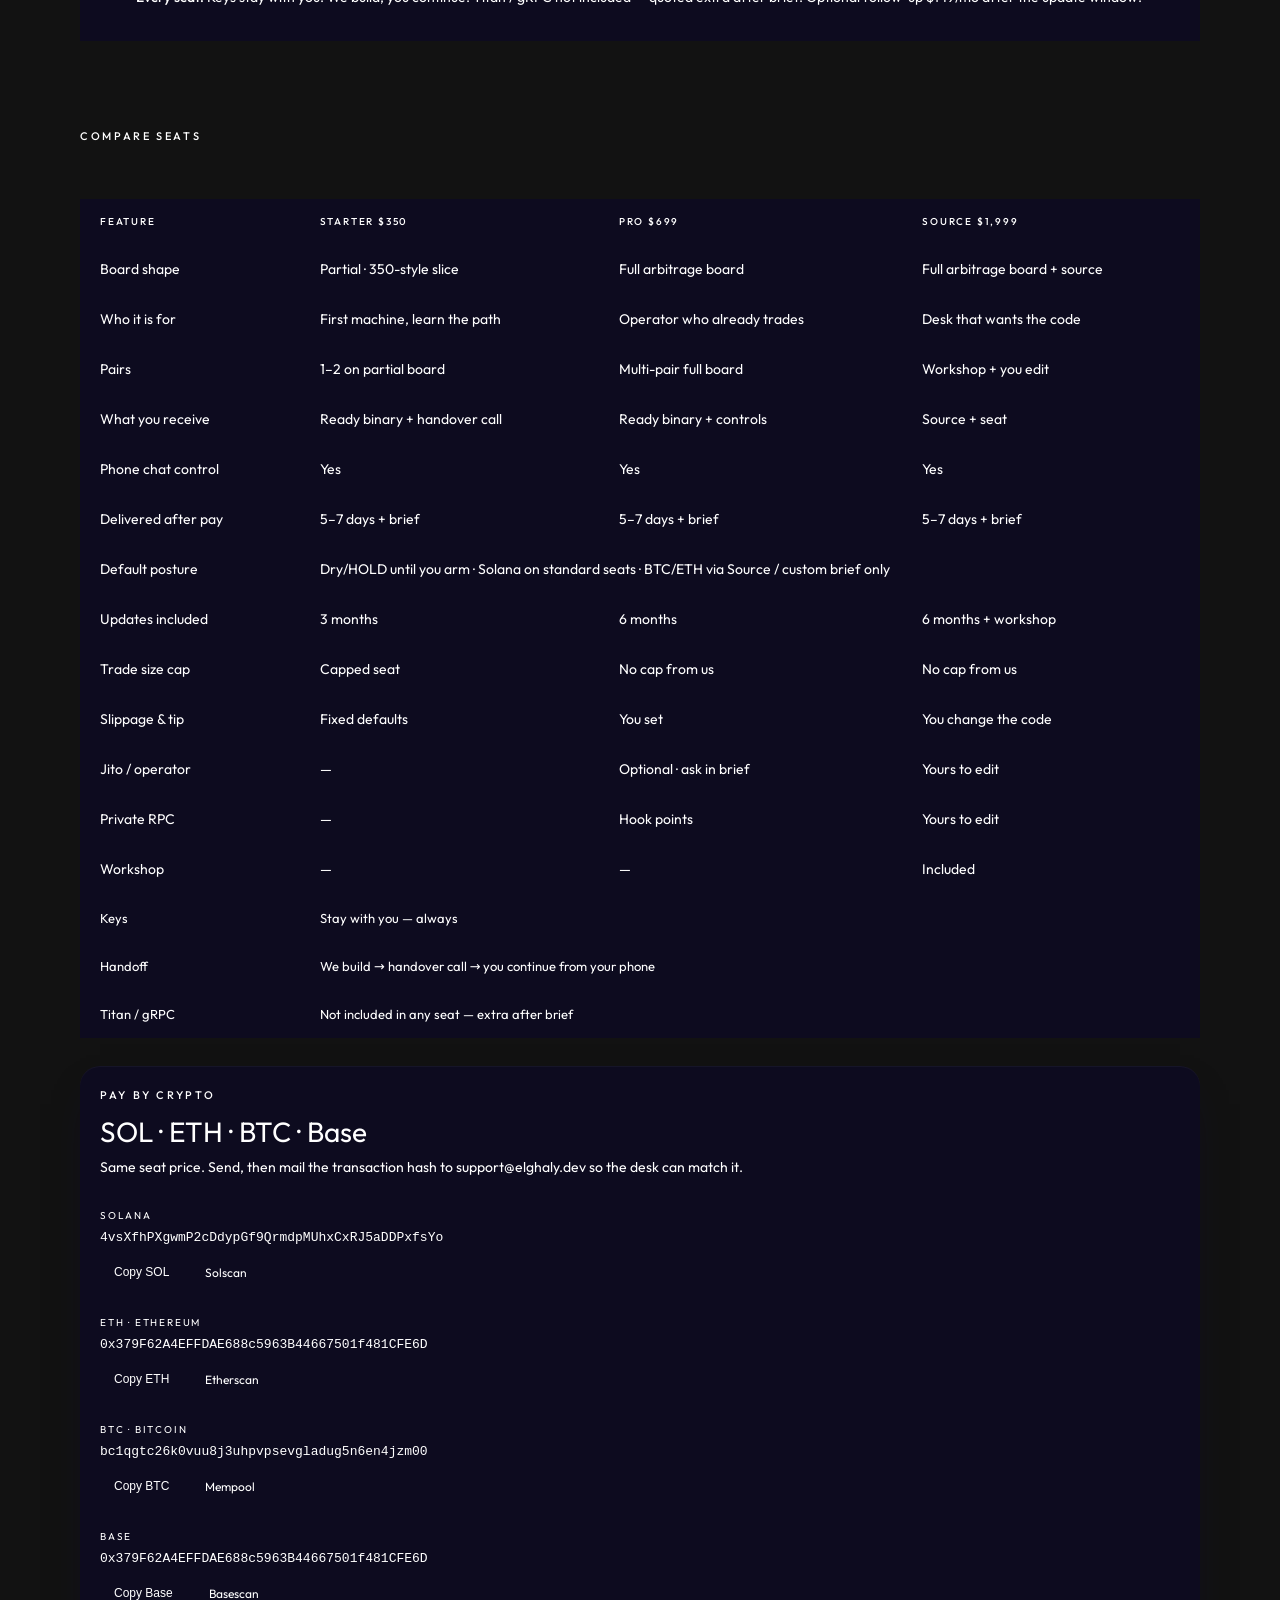
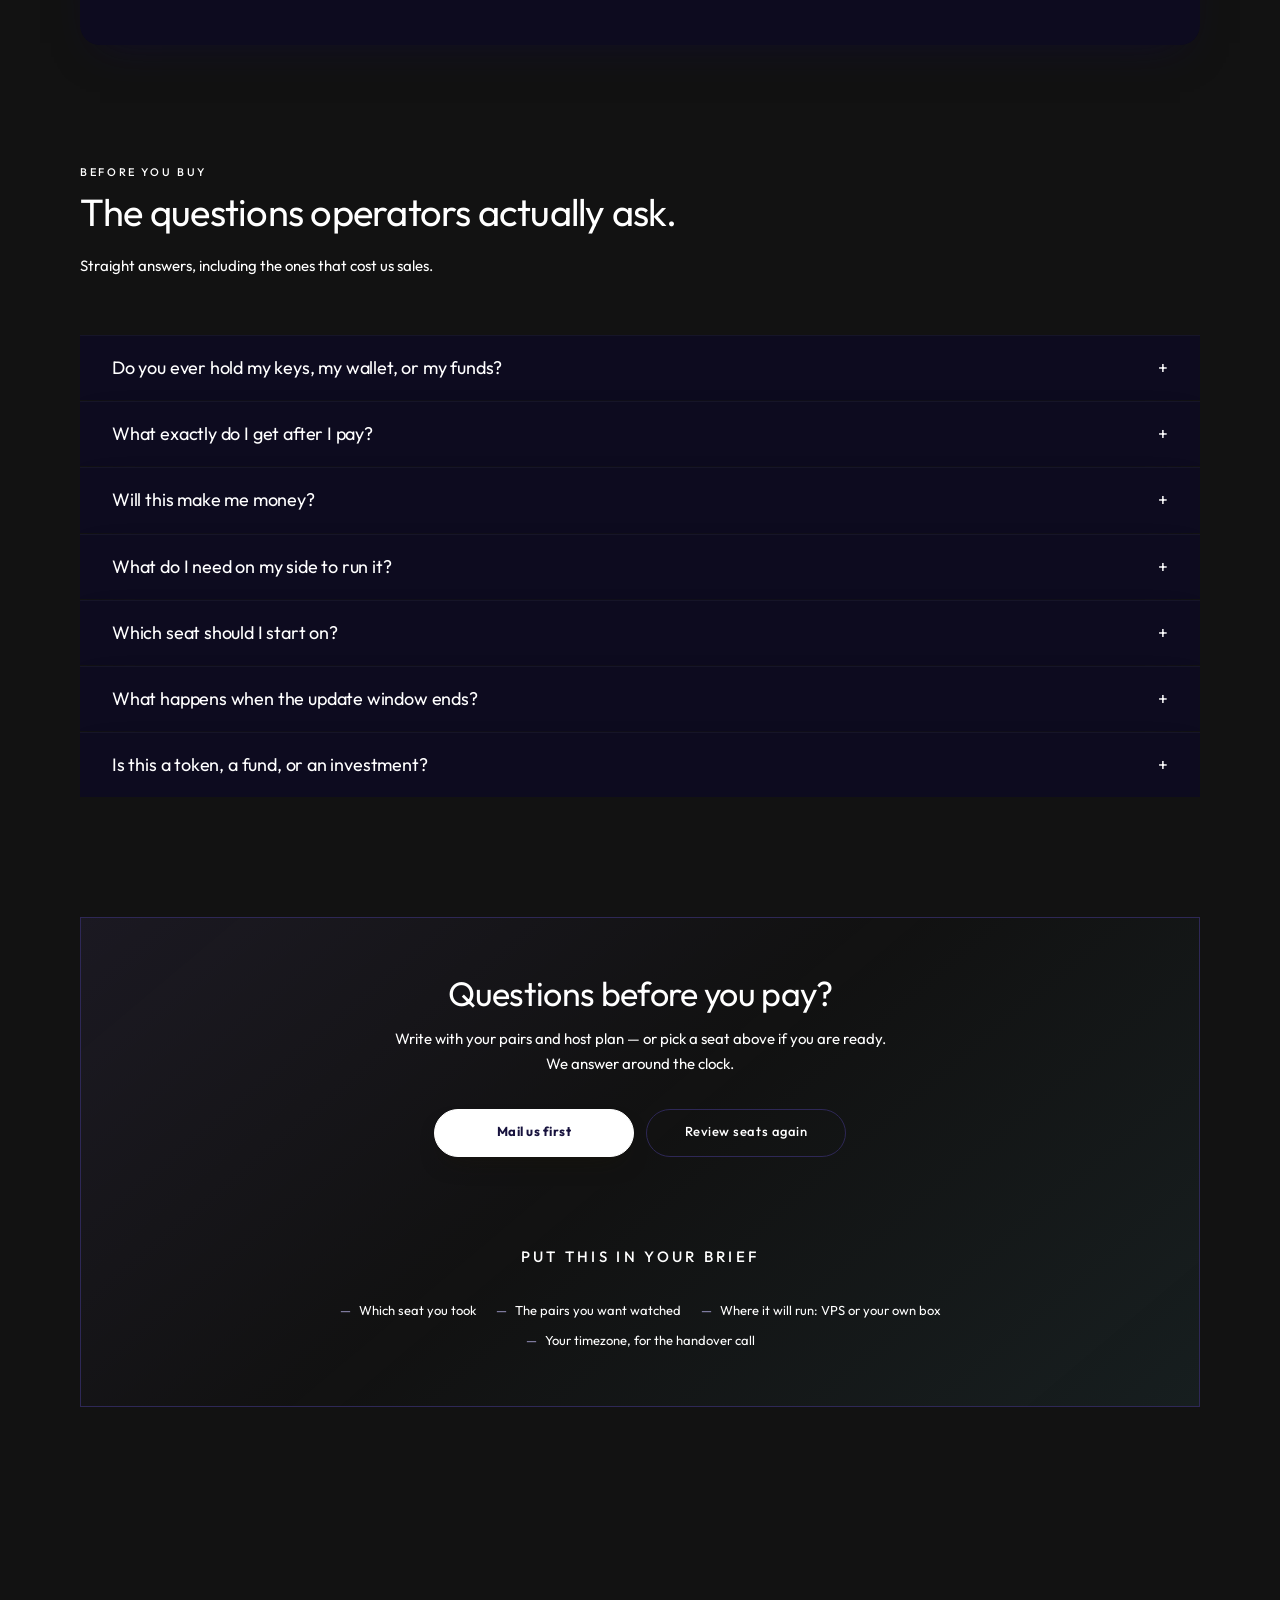
==== commit 398ed8f3: "merge: integrate main into PR #48 (page-menu, on-site seats, contact) - Resolve conflicts: keep main" ====
--- a/index.html
+++ b/index.html
@@ -91,7 +91,7 @@
      "price": "350",
      "priceCurrency": "USD",
      "description": "Partial pair board, 1–2 pairs, phone chat control and Jupiter rail, fixed slippage and tip defaults, 3 months of updates.",
-     "url": "https://plumb-shop.elghaly.dev/products/plumb-starter",
+     "url": "https://plumb-35.elghaly.dev/#seats",
      "availability": "https://schema.org/InStock"
     },
     {
@@ -100,7 +100,7 @@
      "price": "699",
      "priceCurrency": "USD",
      "description": "Full multi-pair arbitrage board, you set slippage and tip, optional Jito bundle, private RPC hooks, 6 months of updates.",
-     "url": "https://plumb-shop.elghaly.dev/products/plumb-pro",
+     "url": "https://plumb-35.elghaly.dev/#seats",
      "availability": "https://schema.org/InStock"
     },
     {
@@ -109,7 +109,7 @@
      "price": "1999",
      "priceCurrency": "USD",
      "description": "Everything in Pro plus the source code, pair workshop and 6 months of updates.",
-     "url": "https://plumb-shop.elghaly.dev/products/plumb-source",
+     "url": "https://plumb-35.elghaly.dev/#seats",
      "availability": "https://schema.org/InStock"
     }
    ]
@@ -240,6 +240,7 @@
     <p class="flagship brand-lock">💭 you dream we build 🧠💡</p>
     <div class="hero-copy">
       <p class="eyebrow" id="heroEyebrow">Lifetime seat · ships dry · HOLD until you arm it</p>
+      <div class="page-menu" data-page-menu style="display:flex;justify-content:flex-end;min-height:46px;margin:0 0 .5rem"></div>
       <h2 id="heroH1">Your machine.<br/>Your keys.<br/>Ready in 5–7 days.</h2>
       <p class="lede" id="heroLede">Self-hosted Solana desk software you run on your hardware. Watches your named pairs, surfaces gaps on your board, and evaluates against <strong>your</strong> rules — controlled from a private, encrypted chat on your phone. Default posture is dry/HOLD: nothing sends until you explicitly arm it. Same house as <a href="https://35.elghaly.dev">35</a> and <a href="https://iris-35.elghaly.dev">IRIS</a>. We build, hand over, and stay reachable — we never touch your funds.</p>
       <p class="pitch-line" id="heroPitch">We build it. You run it. You keep it.</p>
@@ -569,7 +570,7 @@
           <li>Capped seat</li>
         </ul>
         <a class="btn btn-primary" id="s1btn" href="https://www.paypal.com/ncp/payment/JXKHLJSXT2C54">Pay with PayPal</a>
-        <a class="seat-alt" id="s1alt" href="https://plumb-shop.elghaly.dev/products/plumb-starter">or use the shop checkout</a>
+        <a class="seat-alt" id="s1alt" href="#seats">Compare seats on this page</a>
       </article>
       <article class="seat featured">
         <figure class="seat-preview">
@@ -590,7 +591,7 @@
           <li>No size cap from us · Private RPC hooks</li>
         </ul>
         <a class="btn btn-primary" id="s2btn" href="https://www.paypal.com/ncp/payment/JJH7ESJLLNWQW">Pay with PayPal</a>
-        <a class="seat-alt" id="s2alt" href="https://plumb-shop.elghaly.dev/products/plumb-pro">or use the shop checkout</a>
+        <a class="seat-alt" id="s2alt" href="#seats">Compare seats on this page</a>
       </article>
       <article class="seat">
         <figure class="seat-preview">
@@ -611,7 +612,7 @@
           <li>No size cap from us</li>
         </ul>
         <a class="btn btn-primary" id="s3btn" href="https://www.paypal.com/ncp/payment/LL669USVKY3T6">Pay with PayPal</a>
-        <a class="seat-alt" id="s3alt" href="https://plumb-shop.elghaly.dev/products/plumb-source">or use the shop checkout</a>
+        <a class="seat-alt" id="s3alt" href="#seats">Compare seats on this page</a>
       </article>
     </div>
 
@@ -736,7 +737,7 @@
     </div>
     <p class="love brand-lock">made by love ❤️</p>
     <p>elghaly, LLC</p>
-    <p class="addr" id="footAddr">Contact: <a href="mailto:support@elghaly.dev">support@elghaly.dev</a></p>
+    <p class="addr" id="footAddr">elghaly, LLC · Email first: <a href="mailto:support@elghaly.dev">support@elghaly.dev</a>. Calls only by appointment.</p>
     <p class="addr legal-links"><a href="https://elghaly.dev/about.html">About</a> · <a href="https://chatting.elghaly.dev">Chatting</a> · <a href="/refunds/">Refunds</a> · <a href="https://elghaly.dev/delivery.html">Delivery</a> · <a href="https://elghaly.dev/terms.html">Terms</a> · <a href="https://elghaly.dev/privacy.html">Privacy</a></p>
     <p class="fine" id="fine">Plumb is desk software sold as-is, without warranty. We make no claims about results, returns, CLEAR, land, or any outcome. You host it, you hold the keys, you accept the risk. Not a token sale. Not an investment. <a href="refunds/">Refunds</a>.</p>
   <p class="lic-badges"><a href="https://creativecommons.org/licenses/by/4.0/" rel="license">© elghaly · CC BY 4.0</a> <a href="https://github.com/Alarm2024">Open source</a></p>
@@ -753,6 +754,7 @@
 </button>
 
 <script src="i18n.js"></script>
+<script src="/page-menu.js" defer></script>
 <script src="app.js" defer></script>
 </body>
 </html>
